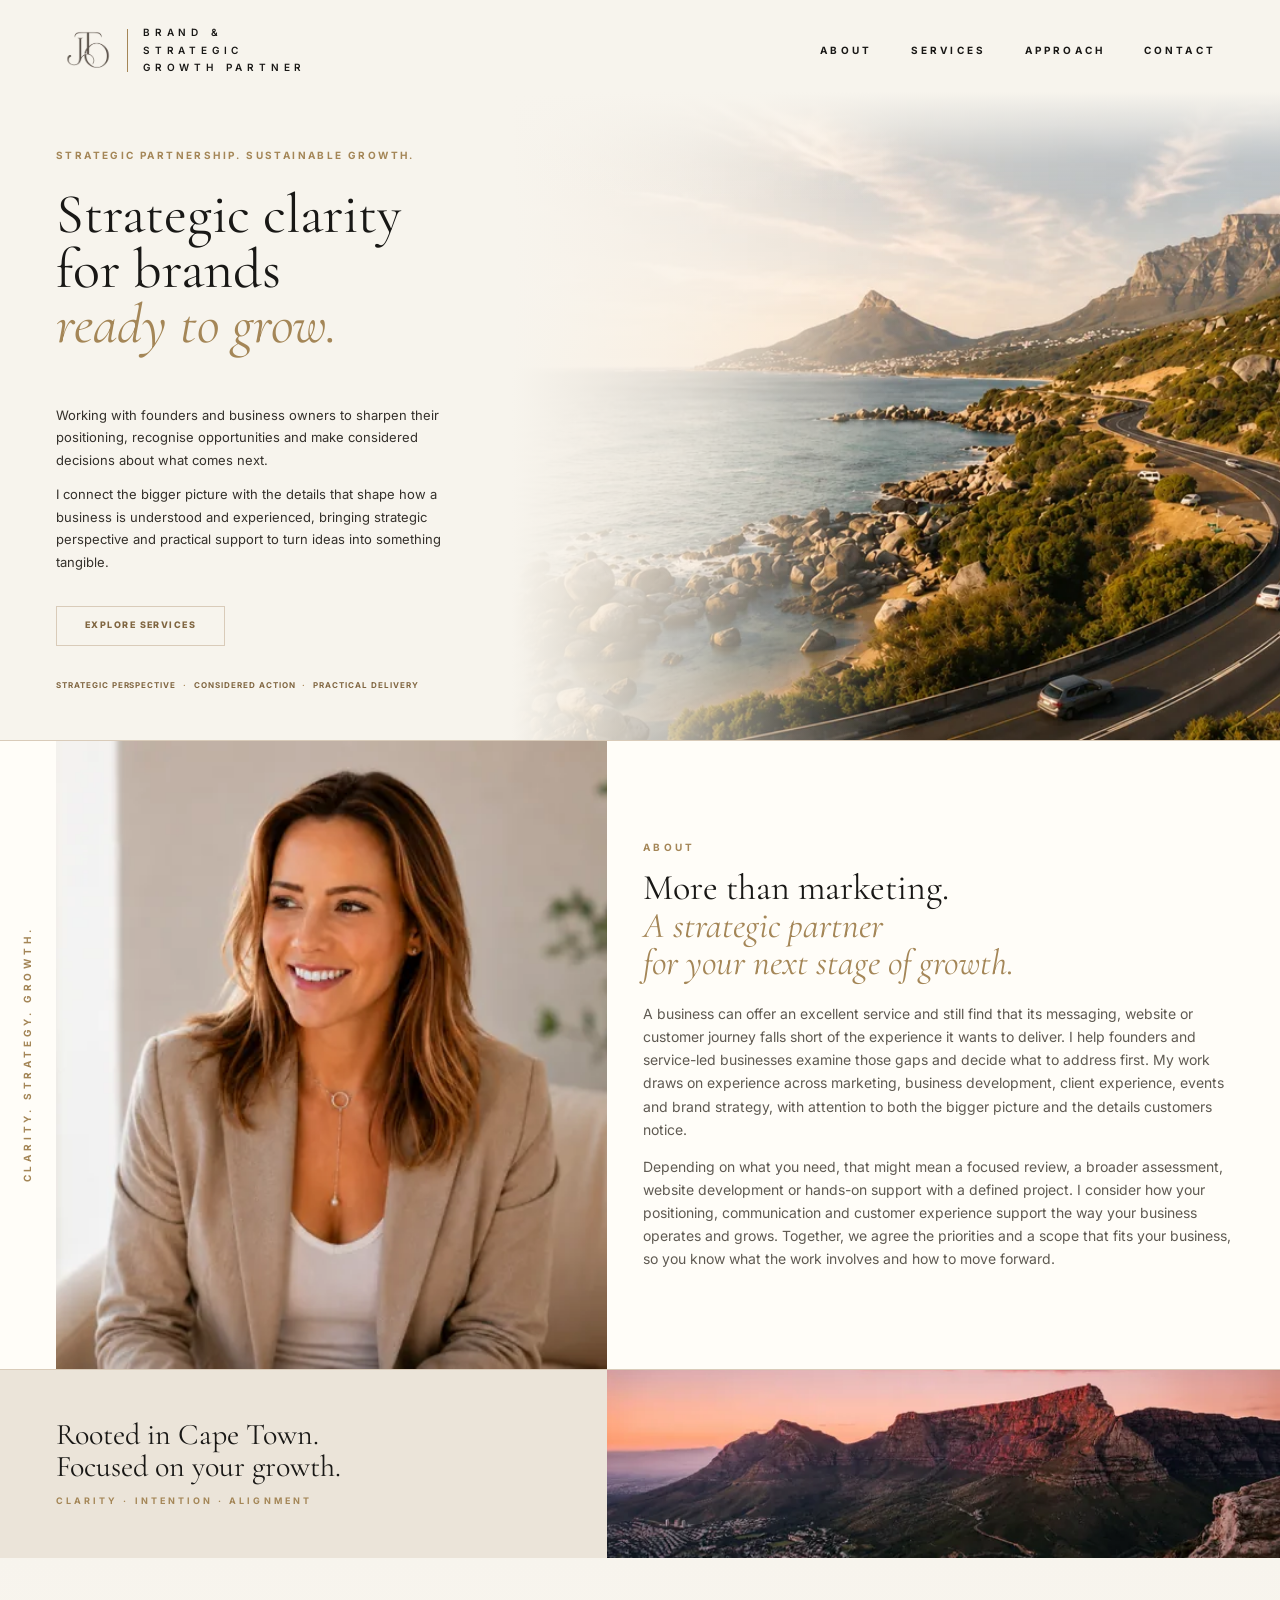
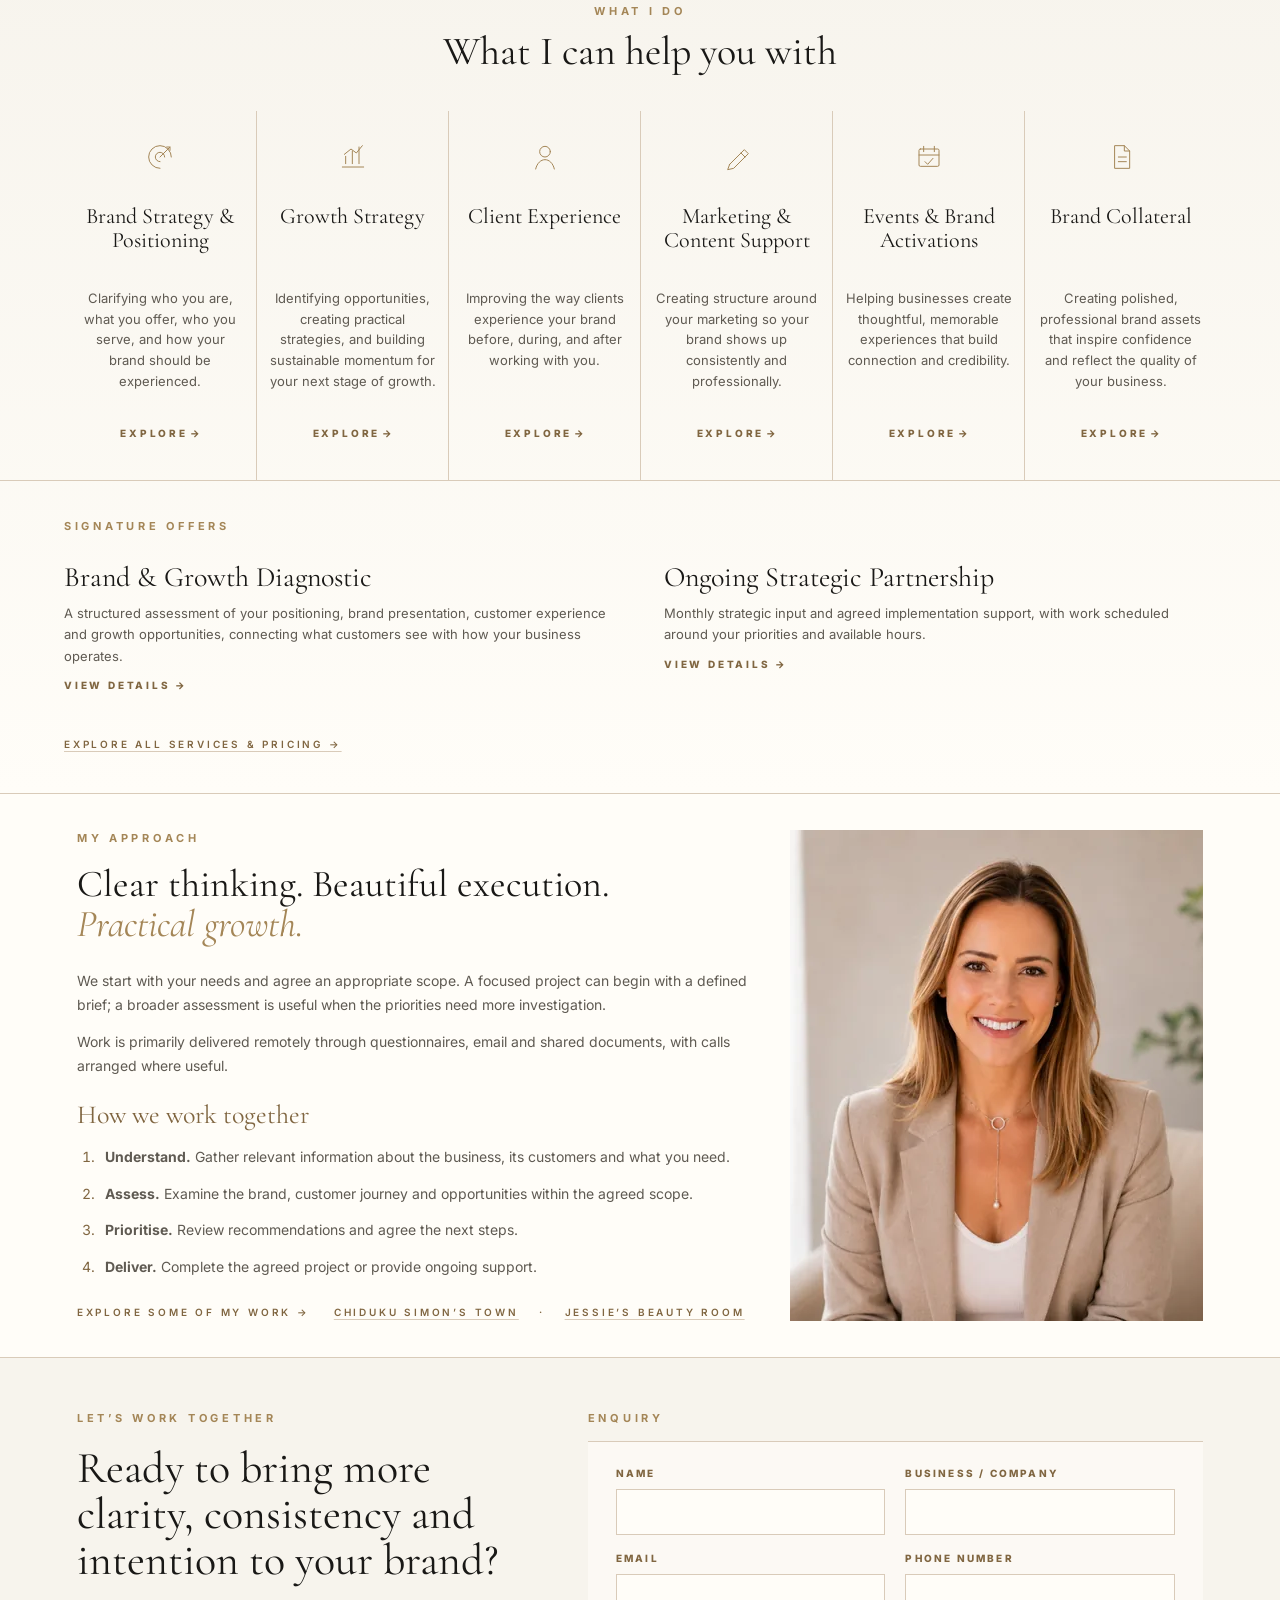
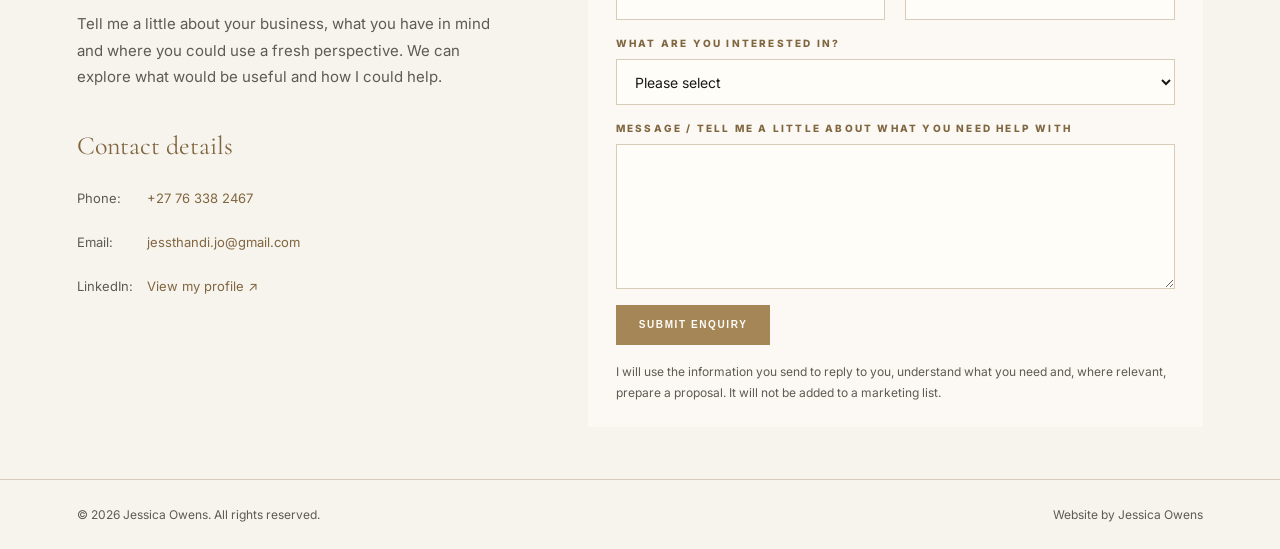
==== index.html @ f60476c0 "Refine Approach layout with portrait and visible process" ====
<!doctype html>
<html lang="en">
  <head>
    <meta charset="utf-8" />
    <meta name="viewport" content="width=device-width, initial-scale=1" />
    <title>Jessica Owens | Brand &amp; Strategic Growth Partner</title>
    <meta
      name="description"
      content="Cape Town-based Brand &amp; Strategic Growth Partner helping businesses strengthen their positioning, client experience and practical approach to growth."
    />
    <link rel="canonical" href="https://jessicaowens.co.za/" />
    <meta property="og:title" content="Jessica Owens | Brand &amp; Strategic Growth Partner" />
    <meta property="og:description" content="Cape Town-based Brand &amp; Strategic Growth Partner helping businesses strengthen their positioning, client experience and practical approach to growth." />
    <meta property="og:url" content="https://jessicaowens.co.za/" />
    <meta property="og:type" content="website" />
    <meta property="og:site_name" content="Jessica Owens" />
    <meta property="og:image" content="https://jessicaowens.co.za/assets/Hero_JTO_Website.png" />
    <meta property="og:image:alt" content="Cape Town coastline and mountain view in warm evening light" />
    <meta name="twitter:card" content="summary_large_image" />
    <meta name="twitter:title" content="Jessica Owens | Brand &amp; Strategic Growth Partner" />
    <meta name="twitter:description" content="Cape Town-based Brand &amp; Strategic Growth Partner helping businesses strengthen their positioning, client experience and practical approach to growth." />
    <meta name="twitter:image" content="https://jessicaowens.co.za/assets/Hero_JTO_Website.png" />
    <meta name="twitter:image:alt" content="Cape Town coastline and mountain view in warm evening light" />
    <script type="application/ld+json">
      {
        "@context": "https://schema.org",
        "@type": "Person",
        "@id": "https://jessicaowens.co.za/#jessica-owens",
        "name": "Jessica Owens",
        "url": "https://jessicaowens.co.za/",
        "jobTitle": "Brand & Strategic Growth Partner",
        "homeLocation": {
          "@type": "Place",
          "name": "Cape Town, South Africa"
        },
        "sameAs": ["https://www.linkedin.com/in/jessica-owens-jto/"]
      }
    </script>
    <link rel="icon" href="/favicon.ico" sizes="any" />
    <link rel="icon" href="/favicon.svg" type="image/svg+xml" />
    <link rel="icon" type="image/png" sizes="32x32" href="/favicon-32x32.png" />
    <link rel="icon" type="image/png" sizes="16x16" href="/favicon-16x16.png" />
    <link rel="apple-touch-icon" sizes="180x180" href="/apple-touch-icon.png" />
    <link rel="manifest" href="/site.webmanifest" />
    <link rel="preconnect" href="https://fonts.googleapis.com" />
    <link rel="preconnect" href="https://fonts.gstatic.com" crossorigin />
    <link
      href="https://fonts.googleapis.com/css2?family=Cormorant+Garamond:ital,wght@0,400;0,500;1,400;1,500&family=Inter:wght@400;500;600;700&display=swap"
      rel="stylesheet"
    />
    <link
      rel="preload"
      as="image"
      href="assets/Hero_JTO_Website-760.webp"
      imagesrcset="assets/Hero_JTO_Website-760.webp 760w, assets/Hero_JTO_Website-1100.webp 1100w, assets/Hero_JTO_Website-1600.webp 1600w"
      imagesizes="(max-width: 1024px) 100vw, 60vw"
      type="image/webp"
      fetchpriority="high"
    />
    <link rel="stylesheet" href="styles.css" />
  </head>
  <body>
    <header class="site-header" data-header>
      <a class="brand" href="#top" aria-label="Jessica Owens, Brand &amp; Strategic Growth Partner home">
        <span class="brand-mark">
          <img src="assets/jto-monogram-112.webp" alt="JTO" width="112" height="99" loading="eager" decoding="async" />
        </span>
        <span class="brand-divider"></span>
        <span class="brand-text">Brand &amp;<br />Strategic<br />Growth Partner</span>
      </a>

      <button class="nav-toggle" type="button" aria-label="Open navigation" aria-expanded="false" data-nav-toggle>
        <span></span>
        <span></span>
      </button>

      <nav class="site-nav" data-nav>
        <a href="#about">About</a>
        <a href="#services">Services</a>
        <a href="#approach">Approach</a>
        <a href="#contact">Contact</a>
      </nav>
    </header>

    <main id="top">
      <section class="hero" aria-labelledby="hero-title">
        <div class="hero-copy">
          <p class="eyebrow">STRATEGIC PARTNERSHIP. SUSTAINABLE GROWTH.</p>
          <h1 id="hero-title">
            Strategic clarity<br />
            for brands<br />
            <em>ready to grow.</em>
          </h1>
          <div class="intro">
            <p>Working with founders and business owners to sharpen their positioning, recognise opportunities and make considered decisions about what comes next.</p>
            <p>I connect the bigger picture with the details that shape how a business is understood and experienced, bringing strategic perspective and practical support to turn ideas into something tangible.</p>
          </div>
          <div class="button-row">
            <a class="button button-ghost" href="#services">Explore Services</a>
          </div>
          <p class="location-line"><span>STRATEGIC PERSPECTIVE</span><span>CONSIDERED ACTION</span><span>PRACTICAL DELIVERY</span></p>
        </div>
        <div class="hero-media" aria-label="Cape Town coastline and mountain view">
          <picture class="hero-picture">
            <source
              type="image/webp"
              srcset="assets/Hero_JTO_Website-760.webp 760w, assets/Hero_JTO_Website-1100.webp 1100w, assets/Hero_JTO_Website-1600.webp 1600w"
              sizes="(max-width: 1024px) 100vw, 60vw"
            />
            <img
              src="assets/Hero_JTO_Website.png"
              alt=""
              width="1720"
              height="914"
              loading="eager"
              fetchpriority="high"
              decoding="async"
            />
          </picture>
        </div>
      </section>

      <section class="about-section" id="about" aria-labelledby="about-title">
        <div class="side-label">Clarity. Strategy. Growth.</div>
        <figure class="portrait">
          <img
            src="assets/About_JTO_Website.png"
            srcset="assets/About_JTO_Website-600.webp 600w, assets/About_JTO_Website-900.webp 900w, assets/About_JTO_Website.png 1395w"
            sizes="(max-width: 860px) 100vw, (max-width: 1024px) 50vw, 42vw"
            alt="Jessica seated in a neutral blazer"
            width="1395"
            height="1127"
            loading="lazy"
            decoding="async"
          />
        </figure>
        <div class="about-copy">
          <p class="eyebrow">About</p>
          <h2 id="about-title">
            More than marketing.<br />
            <em>A strategic partner<br />for your next stage of growth.</em>
          </h2>
          <p>
            A business can offer an excellent service and still find that its messaging, website or
            customer journey falls short of the experience it wants to deliver. I help founders and
            service-led businesses examine those gaps and decide what to address first. My work
            draws on experience across marketing, business development, client experience, events and
            brand strategy, with attention to both the bigger picture and the details customers notice.
          </p>
          <p>
            Depending on what you need, that might mean a focused review, a broader assessment,
            website development or hands-on support with a defined project. I consider how your
            positioning, communication and customer experience support the way your business operates
            and grows. Together, we agree the priorities and a scope that fits your business, so you
            know what the work involves and how to move forward.
          </p>
        </div>
      </section>

      <section class="cape-band" aria-label="Cape Town perspective">
        <div>
          <h2>Rooted in Cape Town.<br />Focused on your growth.</h2>
          <p class="eyebrow">CLARITY &middot; INTENTION &middot; ALIGNMENT</p>
        </div>
        <img
          src="assets/PageBreak_CapeTown.png"
          srcset="assets/PageBreak_CapeTown-640.webp 640w, assets/PageBreak_CapeTown-1100.webp 1100w, assets/PageBreak_CapeTown-1600.webp 1600w"
          sizes="(max-width: 620px) 100vw, 50vw"
          alt="Cape Town mountain range at sunset"
          width="1983"
          height="793"
          loading="lazy"
          decoding="async"
        />
      </section>

      <section class="services-section" id="services" aria-labelledby="services-title">
        <p class="eyebrow centered">What I Do</p>
        <h2 id="services-title">What I can help you with</h2>
        <div class="service-grid">
          <article class="service-card">
            <button class="card-trigger" type="button" data-panel-trigger="brand-strategy" aria-expanded="false" aria-controls="panel-brand-strategy">
              <svg viewBox="0 0 48 48" aria-hidden="true">
                <path d="M24 41a17 17 0 1 1 17-17" />
                <path d="M24 31a7 7 0 1 1 7-7" />
                <path d="M24 24 39 9" />
                <path d="m34 9 5 0 0 5" />
              </svg>
              <h3>Brand Strategy &amp; Positioning</h3>
              <p>Clarifying who you are, what you offer, who you serve, and how your brand should be experienced.</p>
              <span class="text-link">Explore</span>
            </button>
          </article>
          <article class="service-card">
            <button class="card-trigger" type="button" data-panel-trigger="growth-strategy" aria-expanded="false" aria-controls="panel-growth-strategy">
              <svg viewBox="0 0 48 48" aria-hidden="true">
                <path d="M8 39h32" />
                <path d="M13 34V23" />
                <path d="M23 34V15" />
                <path d="M33 34V9" />
                <path d="M11 20 21 12l8 6 9-11" />
              </svg>
              <h3>Growth Strategy</h3>
              <p>Identifying opportunities, creating practical strategies, and building sustainable momentum for your next stage of growth.</p>
              <span class="text-link">Explore</span>
            </button>
          </article>
          <article class="service-card">
            <button class="card-trigger" type="button" data-panel-trigger="client-experience" aria-expanded="false" aria-controls="panel-client-experience">
              <svg viewBox="0 0 48 48" aria-hidden="true">
                <circle cx="24" cy="16" r="8" />
                <path d="M10 42c2-9 8-14 14-14s12 5 14 14" />
              </svg>
              <h3>Client Experience</h3>
              <p>Improving the way clients experience your brand before, during, and after working with you.</p>
              <span class="text-link">Explore</span>
            </button>
          </article>
          <article class="service-card">
            <button class="card-trigger" type="button" data-panel-trigger="marketing-content" aria-expanded="false" aria-controls="panel-marketing-content">
              <svg viewBox="0 0 48 48" aria-hidden="true">
                <path d="M13 35 35 13l6 6-22 22-9 2 3-8Z" />
                <path d="m30 18 6 6" />
              </svg>
              <h3>Marketing &amp; Content Support</h3>
              <p>Creating structure around your marketing so your brand shows up consistently and professionally.</p>
              <span class="text-link">Explore</span>
            </button>
          </article>
          <article class="service-card">
            <button class="card-trigger" type="button" data-panel-trigger="events-activations" aria-expanded="false" aria-controls="panel-events-activations">
              <svg viewBox="0 0 48 48" aria-hidden="true">
                <rect x="9" y="12" width="30" height="26" rx="2" />
                <path d="M16 8v8" />
                <path d="M32 8v8" />
                <path d="M9 21h30" />
                <path d="m18 31 4 4 8-9" />
              </svg>
              <h3>Events &amp; Brand Activations</h3>
              <p>Helping businesses create thoughtful, memorable experiences that build connection and credibility.</p>
              <span class="text-link">Explore</span>
            </button>
          </article>
          <article class="service-card">
            <button class="card-trigger" type="button" data-panel-trigger="brand-collateral" aria-expanded="false" aria-controls="panel-brand-collateral">
              <svg viewBox="0 0 48 48" aria-hidden="true">
                <path d="M15 7h14l8 8v26H15Z" />
                <path d="M29 7v8h8" />
                <path d="M20 24h12" />
                <path d="M20 31h12" />
              </svg>
              <h3>Brand Collateral</h3>
              <p>Creating polished, professional brand assets that inspire confidence and reflect the quality of your business.</p>
              <span class="text-link">Explore</span>
            </button>
          </article>
        </div>
        <div class="panel-region service-panels" data-panel-region="services">
          <article class="detail-panel" id="panel-brand-strategy" data-panel="brand-strategy" hidden>
            <button class="panel-close" type="button" data-panel-close aria-label="Close expanded service">Close</button>
            <div class="panel-copy">
              <p class="service-hook">Brand Strategy &amp; Positioning</p>
              <p>Define who your business serves, what it offers and how to communicate its value. This work gives your messaging and customer touchpoints a shared direction, whether you are launching or repositioning.</p>
            </div>
            <div class="panel-list">
              <p>Relevant deliverables may include:</p>
              <ul>
                <li>Brand positioning</li>
                <li>Value proposition</li>
                <li>Brand messaging</li>
                <li>Brand personality</li>
                <li>Tone of voice</li>
                <li>Strategic recommendations</li>
              </ul>
            </div>
          </article>
          <article class="detail-panel" id="panel-growth-strategy" data-panel="growth-strategy" hidden>
            <button class="panel-close" type="button" data-panel-close aria-label="Close expanded service">Close</button>
            <div class="panel-copy">
              <p class="service-hook">Growth Strategy</p>
              <p>Assess where your next opportunities lie and what it would take to pursue them. We consider your offers, market and capacity, then identify practical priorities for business development and implementation.</p>
            </div>
            <div class="panel-list">
              <p>Relevant deliverables may include:</p>
              <ul>
                <li>Business growth strategy</li>
                <li>Opportunity identification</li>
                <li>Service development</li>
                <li>Strategic partnerships</li>
                <li>Business development</li>
                <li>Implementation planning</li>
              </ul>
            </div>
          </article>
          <article class="detail-panel" id="panel-client-experience" data-panel="client-experience" hidden>
            <button class="panel-close" type="button" data-panel-close aria-label="Close expanded service">Close</button>
            <div class="panel-copy">
              <p class="service-hook">Client Experience</p>
              <p>Review the journey from first enquiry to follow-up, identifying friction in communication, onboarding and service delivery. Recommendations focus on making the experience easier for customers and more manageable for your business.</p>
            </div>
            <div class="panel-list">
              <p>Relevant deliverables may include:</p>
              <ul>
                <li>Client journey mapping</li>
                <li>Customer touchpoint reviews</li>
                <li>Client onboarding</li>
                <li>Communication strategy</li>
                <li>Service experience improvements</li>
                <li>Retention, feedback and review recommendations</li>
              </ul>
            </div>
          </article>
          <article class="detail-panel" id="panel-marketing-content" data-panel="marketing-content" hidden>
            <button class="panel-close" type="button" data-panel-close aria-label="Close expanded service">Close</button>
            <div class="panel-copy">
              <p class="service-hook">Marketing &amp; Content Support</p>
              <p>Plan what to communicate, where to publish and how to maintain a workable schedule. Support can cover a defined campaign, website copy or ongoing content priorities, with deliverables agreed before work begins.</p>
            </div>
            <div class="panel-list">
              <p>Relevant deliverables may include:</p>
              <ul>
                <li>Marketing strategy</li>
                <li>Content planning</li>
                <li>LinkedIn support</li>
                <li>Website copy</li>
                <li>Email marketing and newsletter planning</li>
                <li>Social media guidance</li>
                <li>Campaign planning</li>
              </ul>
            </div>
          </article>
          <article class="detail-panel" id="panel-events-activations" data-panel="events-activations" hidden>
            <button class="panel-close" type="button" data-panel-close aria-label="Close expanded service">Close</button>
            <div class="panel-copy">
              <p class="service-hook">Events &amp; Brand Activations</p>
              <p>Shape an event or activation around its audience, purpose and the experience you want to deliver. Support covers planning and brand presentation for client gatherings, networking and corporate occasions.</p>
            </div>
            <div class="panel-list">
              <p>Relevant deliverables may include:</p>
              <ul>
                <li>Client events</li>
                <li>Brand activations</li>
                <li>Networking events</li>
                <li>Corporate hospitality</li>
                <li>Conference planning</li>
                <li>Awards, recognition and sponsorship planning</li>
                <li>Event branding and collateral</li>
              </ul>
            </div>
          </article>
          <article class="detail-panel" id="panel-brand-collateral" data-panel="brand-collateral" hidden>
            <button class="panel-close" type="button" data-panel-close aria-label="Close expanded service">Close</button>
            <div class="panel-copy">
              <p class="service-hook">Brand Collateral</p>
              <p>Develop the documents and presentation materials your business uses to introduce itself, explain an offer or support a sale. Each asset follows your existing brand direction and is tailored to its intended audience.</p>
            </div>
            <div class="panel-list">
              <p>Relevant deliverables may include:</p>
              <ul>
                <li>Company profiles</li>
                <li>Proposals</li>
                <li>Pitch decks and presentations</li>
                <li>Brochures</li>
                <li>Brand templates</li>
                <li>Corporate stationery and client-facing documents</li>
              </ul>
            </div>
          </article>
        </div>
        <div class="featured-offers" aria-labelledby="featured-offers-title">
          <p class="eyebrow" id="featured-offers-title">Signature Offers</p>
          <div class="featured-offer-grid">
            <article class="offer-card" id="diagnostic">
              <h3>Brand &amp; Growth Diagnostic</h3>
              <p>A structured assessment of your positioning, brand presentation, customer experience and growth opportunities, connecting what customers see with how your business operates.</p>
              <a class="text-link" href="/services-pricing.html#brand-growth-diagnostic">View Details &rarr;</a>
            </article>
            <article class="offer-card partnership-card">
              <h3>Ongoing Strategic Partnership</h3>
              <p>Monthly strategic input and agreed implementation support, with work scheduled around your priorities and available hours.</p>
              <a class="text-link" href="/services-pricing.html#ongoing-strategic-partnership">View Details &rarr;</a>
            </article>
          </div>
          <p class="approach-pricing-link"><a href="/services-pricing.html">EXPLORE ALL SERVICES &amp; PRICING &rarr;</a></p>
        </div>
      </section>

      <section class="approach-section" id="approach" aria-labelledby="approach-title">
        <div class="approach-copy">
          <p class="eyebrow">My Approach</p>
          <h2 id="approach-title">Clear thinking. Beautiful execution. <em>Practical growth.</em></h2>
          <div class="process-introduction">
            <p>We start with your needs and agree an appropriate scope. A focused project can begin with a defined brief; a broader assessment is useful when the priorities need more investigation.</p>
            <p>Work is primarily delivered remotely through questionnaires, email and shared documents, with calls arranged where useful.</p>
          </div>
          <h3>How we work together</h3>
          <ol class="engagement-steps">
            <li><strong>Understand.</strong> Gather relevant information about the business, its customers and what you need.</li>
            <li><strong>Assess.</strong> Examine the brand, customer journey and opportunities within the agreed scope.</li>
            <li><strong>Prioritise.</strong> Review recommendations and agree the next steps.</li>
            <li><strong>Deliver.</strong> Complete the agreed project or provide ongoing support.</li>
          </ol>
        </div>
        <figure class="approach-portrait">
          <img
            src="assets/Contact_JTO_Website.png"
            srcset="assets/Contact_JTO_Website-600.webp 600w, assets/Contact_JTO_Website-900.webp 900w, assets/Contact_JTO_Website.png 1387w"
            sizes="(max-width: 620px) calc(100vw - 44px), (max-width: 860px) calc(100vw - 12vw), 34vw"
            alt="Jessica Owens smiling, wearing a neutral blazer"
            width="1387"
            height="1134"
            loading="lazy"
            decoding="async"
          />
        </figure>
        <p class="portfolio-line">
          <span>EXPLORE SOME OF MY WORK &rarr;</span>
          <span class="portfolio-projects">
            <a href="https://chiduku-simons-town.netlify.app/" target="_blank" rel="noopener noreferrer" aria-label="Explore Chiduku Simon's Town website (opens in a new tab)">CHIDUKU SIMON&rsquo;S TOWN</a>
            <span class="portfolio-separator" aria-hidden="true">&middot;</span>
            <a href="https://jessies-beauty-room.netlify.app/" target="_blank" rel="noopener noreferrer" aria-label="Explore Jessie's Beauty Room website (opens in a new tab)">JESSIE&rsquo;S BEAUTY ROOM</a>
          </span>
        </p>
      </section>

      <section class="contact-enquiry" id="contact" aria-labelledby="contact-title">
        <div class="contact-invitation">
          <p class="eyebrow">Let&rsquo;s Work Together</p>
          <h2 id="contact-title">Ready to bring more clarity, consistency and intention to your brand?</h2>
          <p class="contact-introduction">Tell me a little about your business, what you have in mind and where you could use a fresh perspective. We can explore what would be useful and how I could help.</p>
          <div class="connection-details">
            <h3>Contact details</h3>
            <dl>
              <dt>Phone:</dt>
              <dd><a href="tel:+27763382467">+27 76 338 2467</a></dd>
              <dt>Email:</dt>
              <dd><a href="mailto:jessthandi.jo@gmail.com">jessthandi.jo@gmail.com</a></dd>
              <dt>LinkedIn:</dt>
              <dd><a href="https://www.linkedin.com/in/jessica-owens-jto/" target="_blank" rel="noopener noreferrer" aria-label="View Jessica Owens's LinkedIn profile (opens in a new tab)">View my profile &#8599;</a></dd>
            </dl>
          </div>
        </div>
        <div class="enquiry-area" id="enquiry" aria-labelledby="enquiry-title">
          <h3 class="eyebrow" id="enquiry-title">Enquiry</h3>
        <form
          class="enquiry-form"
          name="contact"
          method="POST"
          action="/"
          data-netlify="true"
          netlify
          netlify-honeypot="bot-field"
          data-form
        >
          <input type="hidden" name="form-name" value="contact" />
          <p hidden>
            <label>Don't fill this out: <input name="bot-field" /></label>
          </p>
          <div class="form-success" data-form-success role="status" aria-live="polite" tabindex="-1">
            Thank you. Your enquiry has been received and I'll be in touch shortly.
          </div>
          <label>
            <span>Name</span>
            <input type="text" name="name" autocomplete="name" required />
          </label>
          <label>
            <span>Business / Company</span>
            <input type="text" name="company" autocomplete="organization" />
          </label>
          <label>
            <span>Email</span>
            <input type="email" name="email" autocomplete="email" required />
          </label>
          <label>
            <span>Phone number</span>
            <input type="tel" name="phone" autocomplete="tel" />
          </label>
          <label class="form-wide">
            <span>What are you interested in?</span>
            <select name="interest" data-enquiry-select required>
              <option value="">Please select</option>
              <option value="Brand &amp; Customer Experience Review">Brand &amp; Customer Experience Review</option>
              <option value="Digital Presence Review">Digital Presence Review</option>
              <option value="Brand &amp; Growth Diagnostic">Brand &amp; Growth Diagnostic</option>
              <option value="Brand &amp; Growth Implementation">Brand &amp; Growth Implementation</option>
              <option value="Ongoing Strategic Partnership">Ongoing Strategic Partnership</option>
              <option value="One-Page Website">One-Page Website</option>
              <option value="Brochure Website">Brochure Website</option>
              <option value="Custom Website Projects">Custom Website Projects</option>
              <option value="Something else / Help me choose">Something else / Help me choose</option>
            </select>
          </label>
          <label class="form-wide">
            <span>Message / Tell me a little about what you need help with</span>
            <textarea name="message" rows="6" required></textarea>
          </label>
          <button class="button form-submit" type="submit">Submit Enquiry</button>
          <p class="form-note">
            I will use the information you send to reply to you, understand what you need and, where relevant, prepare a proposal. It will not be added to a marketing list.
          </p>
        </form>
        </div>
      </section>
    </main>

    <footer class="site-footer">
      <p class="footer-copyright">&copy; 2026 Jessica Owens. All rights reserved.</p>
      <p class="footer-credit">Website by <a href="https://jessicaowens.co.za/">Jessica Owens</a></p>
    </footer>

    <script src="script.js" defer></script>
  </body>
</html>
---- styles.css ----
:root {
  --ink: #191816;
  --muted: #5f5a52;
  --paper: #f7f4ed;
  --soft: #ebe4d9;
  --line: #d9cbb9;
  --accent: #a48657;
  --accent-dark: #806641;
  --white: #fffdf8;
  --shadow: 0 20px 54px rgba(38, 31, 22, 0.1);
  --about-label-rail: 56px;
  --about-grid: var(--about-label-rail) minmax(0, 0.9fr) minmax(0, 1.1fr);
}

* {
  box-sizing: border-box;
}

html {
  scroll-behavior: smooth;
}

body {
  margin: 0;
  background: var(--paper);
  color: var(--ink);
  font-family: Inter, Arial, sans-serif;
  font-size: 15px;
  line-height: 1.75;
}

img {
  display: block;
  max-width: 100%;
}

a {
  color: inherit;
  text-decoration: none;
}

summary {
  list-style: none;
  cursor: pointer;
}

summary::-webkit-details-marker {
  display: none;
}

.site-header {
  position: fixed;
  inset: 0 0 auto;
  z-index: 20;
  display: flex;
  align-items: center;
  justify-content: space-between;
  gap: 32px;
  padding: 24px clamp(20px, 5vw, 76px);
  transition: background 180ms ease, box-shadow 180ms ease, padding 180ms ease;
}

.site-header.is-scrolled {
  background: rgba(247, 244, 237, 0.92);
  box-shadow: 0 16px 44px rgba(38, 31, 22, 0.08);
  padding-block: 15px;
  backdrop-filter: blur(14px);
}

.brand {
  display: grid;
  grid-template-columns: auto 1px auto;
  align-items: center;
  gap: 15px;
  letter-spacing: 0.32em;
  text-transform: uppercase;
}

.brand-mark {
  display: block;
  width: 48px;
  height: 48px;
  background: transparent;
}

.brand-mark img {
  width: 100%;
  height: 100%;
  object-fit: contain;
  filter: brightness(0.52) saturate(0.82) contrast(1.16);
  transform: none;
}

.brand-divider {
  width: 1px;
  height: 43px;
  background: var(--accent);
}

.brand-text {
  font-size: 10px;
  font-weight: 600;
  line-height: 1.75;
}

.site-nav {
  display: flex;
  align-items: center;
  gap: clamp(18px, 3vw, 42px);
  font-size: 10px;
  font-weight: 700;
  letter-spacing: 0.32em;
  text-transform: uppercase;
}

.site-nav a {
  transition: color 160ms ease;
}

.site-nav a:hover {
  color: var(--accent-dark);
}

.button {
  display: inline-flex;
  min-height: 43px;
  align-items: center;
  justify-content: center;
  padding: 0 24px;
  border: 1px solid var(--accent);
  background: var(--accent);
  color: var(--white);
  font-size: 11px;
  font-weight: 800;
  letter-spacing: 0.22em;
  line-height: 1.2;
  text-transform: uppercase;
  transition: transform 160ms ease, background 160ms ease, border-color 160ms ease;
}

.button:hover {
  background: var(--accent-dark);
  border-color: var(--accent-dark);
  transform: translateY(-1px);
}

.button-ghost {
  background: transparent;
  color: var(--accent-dark);
}

.button-small {
  min-height: 38px;
  padding-inline: 22px;
}

.nav-toggle {
  display: none;
  width: 42px;
  height: 42px;
  border: 1px solid var(--line);
  background: rgba(255, 253, 248, 0.7);
  cursor: pointer;
}

.nav-toggle span {
  display: block;
  width: 19px;
  height: 1px;
  margin: 6px auto;
  background: var(--ink);
}

.hero {
  min-height: 690px;
  display: grid;
  grid-template-columns: minmax(360px, 0.88fr) minmax(460px, 1.32fr);
  align-items: stretch;
  padding-top: 92px;
  background: linear-gradient(90deg, var(--paper) 0%, var(--paper) 42%, rgba(247, 244, 237, 0) 58%);
  overflow: hidden;
}

.hero-copy {
  z-index: 2;
  display: flex;
  flex-direction: column;
  justify-content: center;
  padding: 44px clamp(26px, 6vw, 80px) 38px;
}

.hero-media {
  position: relative;
  min-height: 598px;
  overflow: hidden;
  background: var(--paper);
}

.hero-media::before {
  content: "";
  position: absolute;
  inset: 0;
  z-index: 1;
  background: linear-gradient(90deg, var(--paper) 0%, rgba(247, 244, 237, 0.64) 23%, rgba(247, 244, 237, 0) 52%);
  pointer-events: none;
}

.hero-media::after {
  content: "";
  position: absolute;
  inset: 0 0 auto;
  height: 110px;
  z-index: 1;
  background: linear-gradient(180deg, var(--paper) 0%, rgba(247, 244, 237, 0.7) 30%, rgba(247, 244, 237, 0.22) 65%, rgba(247, 244, 237, 0) 100%);
  pointer-events: none;
}

.hero-picture,
.hero-picture img {
  position: absolute;
  inset: 0;
  width: 100%;
  height: 100%;
}

.hero-picture img {
  object-fit: cover;
  object-position: center;
}

.eyebrow {
  margin: 0 0 18px;
  color: var(--accent);
  font-size: 11px;
  font-weight: 700;
  letter-spacing: 0.34em;
  line-height: 1.5;
  text-transform: uppercase;
}

.centered {
  text-align: center;
}

h1,
h2,
h3 {
  margin: 0;
  font-family: "Cormorant Garamond", Georgia, serif;
  font-weight: 400;
  line-height: 0.95;
}

h1 {
  max-width: 560px;
  font-size: clamp(58px, 7vw, 92px);
}

h2 {
  font-size: clamp(38px, 4.6vw, 58px);
}

h3 {
  font-size: 28px;
}

em {
  color: var(--accent);
  font-style: italic;
}

.intro {
  max-width: 510px;
  margin: 30px 0;
  color: #34302b;
}

.button-row {
  display: flex;
  flex-wrap: wrap;
  gap: 20px;
}

.location-line {
  max-width: 600px;
  margin: 52px 0 0;
  color: #514b43;
  font-size: 10px;
  font-weight: 700;
  letter-spacing: 0.3em;
  line-height: 1.8;
  text-transform: uppercase;
}

.location-line span::before {
  content: "|";
  margin-inline: 15px;
  color: var(--accent);
}

.about-section {
  position: relative;
  display: grid;
  grid-template-columns: 84px minmax(300px, 450px) minmax(360px, 1fr);
  border-top: 1px solid var(--line);
  border-bottom: 1px solid var(--line);
  background: var(--white);
}

.side-label {
  display: grid;
  place-items: center;
  color: var(--accent);
  font-size: 10px;
  font-weight: 700;
  letter-spacing: 0.38em;
  text-transform: uppercase;
  writing-mode: vertical-rl;
  transform: rotate(180deg);
}

.portrait {
  margin: 0;
  background: var(--soft);
}

.portrait img {
  width: 100%;
  height: 100%;
  min-height: 620px;
  object-fit: cover;
  object-position: 52% center;
}

.about-copy {
  align-self: center;
  max-width: 820px;
  padding: clamp(46px, 6vw, 82px);
}

.about-copy h2 {
  margin-bottom: 30px;
}

.about-copy p:not(.eyebrow) {
  max-width: 720px;
  margin: 0;
  color: var(--muted);
}

.services-section {
  --services-inset: clamp(22px, 5vw, 76px);
  padding: 58px var(--services-inset) 0;
  scroll-margin-top: var(--about-header-height, 82.5px);
  background: linear-gradient(180deg, var(--paper), var(--white));
  text-align: center;
}

.services-section h2 {
  margin-bottom: 34px;
}

.portfolio-line {
  display: flex;
  flex-wrap: wrap;
  align-items: center;
  justify-content: flex-start;
  gap: 12px 24px;
  margin: 18px 0 0;
  padding: 0;
  color: var(--accent-dark);
  font-size: 10px;
  font-weight: 600;
  letter-spacing: 0.28em;
  line-height: 1.8;
  text-align: left;
}

.approach-section > .portfolio-line { color: var(--accent-dark); }

.portfolio-projects {
  display: inline-flex;
  align-items: center;
  justify-content: center;
  gap: 20px;
}

.portfolio-line a {
  text-decoration: underline;
  text-decoration-color: var(--line);
  text-underline-offset: 3px;
  transition: text-decoration-color 160ms ease;
}

.portfolio-line a:hover {
  text-decoration-color: currentColor;
}

.portfolio-line a:focus-visible {
  outline: 1px solid var(--accent);
  outline-offset: 4px;
}

@media (max-width: 620px) {
  .portfolio-line,
  .portfolio-projects {
    flex-direction: column;
    align-items: flex-start;
    gap: 12px;
  }

  .portfolio-separator {
    display: none;
  }
}

.service-grid {
  display: grid;
  grid-template-columns: repeat(6, minmax(0, 1fr));
  align-items: stretch;
}

.service-card {
  min-height: 288px;
  padding: 8px 22px 12px;
  border-left: 1px solid var(--line);
  transition: background 180ms ease, box-shadow 180ms ease, padding 180ms ease;
}

.service-card:first-child {
  border-left: 0;
}

.service-card[open] {
  grid-column: 1 / -1;
  border-left: 0;
  background: rgba(255, 253, 248, 0.72);
  box-shadow: var(--shadow);
  padding: clamp(30px, 4vw, 52px);
  text-align: left;
}

.service-card[open] summary {
  display: grid;
  grid-template-columns: 80px minmax(220px, 0.38fr) minmax(300px, 1fr) auto;
  align-items: center;
  gap: clamp(18px, 3vw, 38px);
}

.service-card[open] svg {
  margin: 0;
}

.service-card[open] h3,
.service-card[open] summary > p {
  min-height: 0;
  margin: 0;
}

.service-card svg {
  width: 43px;
  height: 43px;
  margin: 0 auto 20px;
  fill: none;
  stroke: var(--accent);
  stroke-linecap: round;
  stroke-linejoin: round;
  stroke-width: 1.5;
}

.service-card h3 {
  min-height: 58px;
  font-size: 22px;
  line-height: 1;
}

.service-card p {
  min-height: 94px;
  color: var(--muted);
  font-size: 12px;
  line-height: 1.7;
}

.text-link,
.offer-card a {
  color: var(--accent-dark);
  font-size: 10px;
  font-weight: 800;
  letter-spacing: 0.28em;
  text-transform: uppercase;
}

.text-link::after,
.offer-card a::after {
  content: " ->";
  letter-spacing: 0;
}

.offer-card a.button {
  min-height: 43px;
  padding: 0 24px;
  color: var(--white);
  font-size: 11px;
  letter-spacing: 0.22em;
}

.offer-card a.button::after {
  content: none;
}

.service-detail {
  border-top: 1px solid rgba(217, 203, 185, 0.72);
  margin-top: 30px;
  padding-top: 30px;
  animation: revealPanel 220ms ease;
  columns: 2 320px;
  column-gap: clamp(30px, 5vw, 72px);
}

.service-detail p {
  break-inside: avoid;
  min-height: 0;
  margin: 0 0 14px;
  color: var(--muted);
  font-size: 14px;
  line-height: 1.8;
}

.service-detail ul {
  display: grid;
  gap: 8px;
  break-inside: avoid;
  margin: 14px 0 18px;
  padding: 0;
  list-style: none;
}

.service-detail li {
  position: relative;
  padding-left: 18px;
  color: var(--muted);
  font-size: 13px;
}

.service-detail li::before {
  position: absolute;
  left: 0;
  content: "";
  width: 6px;
  height: 6px;
  margin-top: 10px;
  border-radius: 999px;
  background: var(--accent);
}

.service-detail .service-hook {
  color: var(--accent-dark);
  font-family: "Cormorant Garamond", Georgia, serif;
  font-size: clamp(34px, 4vw, 48px);
  line-height: 1;
}

.service-detail .closing-thought {
  color: var(--ink);
  font-family: "Cormorant Garamond", Georgia, serif;
  font-size: 24px;
  line-height: 1.2;
}

@keyframes revealPanel {
  from {
    opacity: 0;
    transform: translateY(8px);
  }

  to {
    opacity: 1;
    transform: translateY(0);
  }
}

.cape-band {
  display: grid;
  grid-template-columns: minmax(320px, 58%) minmax(280px, 42%);
  align-items: center;
  background: var(--soft);
}

.cape-band img {
  width: 100%;
  height: 260px;
  object-fit: cover;
  object-position: center;
}

.cape-band div {
  padding: 38px clamp(26px, 6vw, 82px);
}

.cape-band h2 {
  max-width: 560px;
  font-size: clamp(34px, 4vw, 51px);
}

.offer-section {
  display: grid;
  grid-template-columns: repeat(2, minmax(0, 1fr));
  border-top: 1px solid var(--line);
  border-bottom: 1px solid var(--line);
  background: var(--white);
}

.offer-section > * {
  min-height: 0;
  border-left: 1px solid var(--line);
}

.offer-section > *:first-child {
  border-left: 0;
}

.offer-section > .offer-panels {
  min-height: 0;
  border-left: 0;
}

.offer-main,
.offer-card {
  padding: clamp(32px, 4.7vw, 62px);
}

.offer-main h2 {
  margin-bottom: 22px;
  max-width: 800px;
  font-size: 54px;
  line-height: 1.05;
}

.offer-main p:not(.eyebrow),
.offer-card p:not(.eyebrow),
.expanded-panel {
  color: var(--muted);
}

.offer-main .button {
  margin-top: 10px;
}

.offer-card h3 {
  margin-bottom: 18px;
  font-size: 31px;
  line-height: 1.05;
}

.offer-card p {
  font-size: 13px;
}

.expandable-offer[open] {
  background: rgba(247, 244, 237, 0.5);
}

.expanded-panel {
  margin-top: 28px;
  padding-top: 24px;
  border-top: 1px solid var(--line);
  font-size: 13px;
}

.expanded-panel p {
  margin: 0 0 13px;
}

.principle-list,
.diagnostic-list {
  display: grid;
  gap: 10px;
  margin: 18px 0 20px;
  padding: 0;
  list-style: none;
}

.principle-list li,
.diagnostic-list li {
  position: relative;
  padding-left: 18px;
}

.principle-list li::before,
.diagnostic-list li::before {
  position: absolute;
  left: 0;
  content: "";
  width: 6px;
  height: 6px;
  margin-top: 12px;
  border-radius: 999px;
  background: var(--accent);
}

.expanded-panel.compact .button {
  margin-top: 8px;
}

.secondary-line {
  margin-top: 18px;
  color: var(--muted);
  font-size: 12px;
}

.offer-image {
  margin: 0;
}

.offer-image img {
  width: 100%;
  height: 100%;
  min-height: 330px;
  object-fit: cover;
  object-position: 62% center;
}

.partnership-card {
  background: linear-gradient(180deg, var(--white), var(--paper));
}

.partnership-card .button {
  margin-top: 20px;
}

.contact-section {
  position: relative;
  display: grid;
  grid-template-columns: minmax(230px, 25%) 1fr minmax(300px, 28%);
  align-items: stretch;
  overflow: hidden;
  background: var(--paper);
}

.contact-branch,
.contact-lounge {
  width: 100%;
  height: 100%;
  min-height: 430px;
  object-fit: cover;
}

.contact-branch {
  object-position: 58% center;
}

.contact-lounge {
  object-position: 50% center;
}

.contact-copy {
  display: flex;
  flex-direction: column;
  align-items: center;
  justify-content: center;
  padding: 48px 32px;
  text-align: center;
}

.contact-copy h2 {
  max-width: 780px;
  font-size: clamp(33px, 4vw, 49px);
}

.contact-copy p:not(.eyebrow) {
  max-width: 710px;
  margin: 18px auto 22px;
  color: var(--muted);
  font-size: 13px;
}

.contact-details {
  display: grid;
  gap: 4px;
  margin-bottom: 24px;
  color: var(--accent-dark);
  font-size: 12px;
  font-weight: 700;
  letter-spacing: 0.16em;
}

.contact-details span {
  margin-bottom: 6px;
  color: var(--ink);
  font-family: "Cormorant Garamond", Georgia, serif;
  font-size: 24px;
  font-weight: 400;
  letter-spacing: 0;
}

.linkedin-link {
  display: inline-flex;
  width: 38px;
  height: 38px;
  align-items: center;
  justify-content: center;
  margin-top: 18px;
  border: 1px solid var(--line);
  color: var(--accent-dark);
  transition: background 160ms ease, transform 160ms ease;
}

.linkedin-link:hover {
  background: var(--white);
  transform: translateY(-1px);
}

.linkedin-link svg {
  width: 19px;
  height: 19px;
  fill: currentColor;
}

.enquiry-section {
  display: grid;
  grid-template-columns: minmax(280px, 0.8fr) minmax(420px, 1.2fr);
  gap: clamp(30px, 6vw, 84px);
  padding: clamp(48px, 7vw, 92px) clamp(22px, 6vw, 90px);
  border-top: 1px solid var(--line);
  background: linear-gradient(180deg, var(--white), var(--paper));
}

.enquiry-intro {
  max-width: 440px;
}

.enquiry-intro h2 {
  margin-bottom: 20px;
}

.enquiry-intro p:not(.eyebrow) {
  color: var(--muted);
}

.enquiry-form {
  display: grid;
  grid-template-columns: repeat(2, minmax(0, 1fr));
  gap: 20px;
  padding: clamp(24px, 4vw, 42px);
  border: 1px solid var(--line);
  background: rgba(255, 253, 248, 0.68);
  box-shadow: var(--shadow);
}

.enquiry-form label {
  display: grid;
  gap: 8px;
}

.enquiry-form span {
  color: var(--accent-dark);
  font-size: 10px;
  font-weight: 800;
  letter-spacing: 0.22em;
  line-height: 1.5;
  text-transform: uppercase;
}

.enquiry-form input,
.enquiry-form select,
.enquiry-form textarea {
  width: 100%;
  border: 1px solid var(--line);
  background: var(--white);
  color: var(--ink);
  font: inherit;
  line-height: 1.4;
  padding: 13px 14px;
}

.enquiry-form textarea {
  resize: vertical;
}

.enquiry-form input:focus,
.enquiry-form select:focus,
.enquiry-form textarea:focus {
  outline: 1px solid var(--accent);
  outline-offset: 2px;
}

.form-wide,
.form-success,
.form-submit,
.form-note {
  grid-column: 1 / -1;
}

.form-success {
  display: none;
  padding: 14px 16px;
  border: 1px solid var(--line);
  background: var(--soft);
  color: var(--accent-dark);
  font-weight: 700;
}

.form-success.is-visible {
  display: block;
}

.hidden-field {
  position: absolute;
  left: -10000px;
  width: 1px;
  height: 1px;
  overflow: hidden;
}

.form-submit {
  width: fit-content;
  cursor: pointer;
}

.form-submit:disabled {
  cursor: wait;
  opacity: 0.72;
}

.form-note {
  margin: 0;
  color: var(--muted);
  font-size: 12px;
}

.form-note a {
  color: var(--accent-dark);
  font-weight: 700;
}

.thanks-page {
  min-height: 100vh;
  display: grid;
  place-items: center;
  padding: clamp(28px, 6vw, 80px);
  background: var(--paper);
}

.thanks-panel {
  width: min(680px, 100%);
  padding: clamp(34px, 6vw, 68px);
  border: 1px solid var(--line);
  background: rgba(255, 253, 248, 0.72);
  text-align: center;
  box-shadow: var(--shadow);
}

.thanks-panel h1 {
  margin-bottom: 20px;
}

.thanks-panel p:not(.eyebrow) {
  margin: 0 auto 28px;
  color: var(--muted);
}

.about-copy p:not(.eyebrow) + p:not(.eyebrow) {
  margin-top: 22px;
}

.card-trigger,
.offer-trigger {
  width: 100%;
  touch-action: manipulation;
  border: 0;
  background: transparent;
  color: inherit;
  font: inherit;
  text-align: inherit;
  cursor: pointer;
}

.card-trigger {
  min-height: 268px;
  padding: 0;
}

.offer-trigger {
  display: block;
  padding: 0;
}

.card-trigger:focus-visible,
.offer-trigger:focus-visible,
.panel-close:focus-visible {
  outline: 1px solid var(--accent);
  outline-offset: 5px;
}

.service-card.is-active {
  background: rgba(255, 253, 248, 0.72);
  box-shadow: var(--shadow);
}

.panel-region {
  margin-top: 0;
  text-align: left;
}

.service-panels {
  border-top: 0;
}

.offer-panels {
  grid-column: 1 / -1;
  margin-top: 0;
  border-top: 1px solid var(--line);
}

.detail-panel {
  position: relative;
  grid-template-columns: minmax(280px, 0.94fr) minmax(280px, 1.06fr);
  gap: clamp(34px, 6vw, 80px);
  padding: clamp(34px, 5vw, 58px);
  border: 1px solid var(--line);
  border-top: 0;
  background: rgba(255, 253, 248, 0.8);
  box-shadow: var(--shadow);
}

.offer-detail-panel {
  border-width: 0;
  box-shadow: none;
}

.detail-panel.is-visible {
  display: grid;
  animation: panelOpen 260ms ease both;
}

.detail-panel.is-closing {
  display: grid;
  animation: panelClose 200ms ease both;
}

.panel-close {
  position: absolute;
  top: 18px;
  right: 20px;
  border: 0;
  background: transparent;
  color: rgba(128, 102, 65, 0.68);
  cursor: pointer;
  font-size: 9px;
  font-weight: 600;
  letter-spacing: 0.22em;
  text-transform: uppercase;
  touch-action: manipulation;
}

.panel-copy,
.panel-list {
  align-self: start;
}

.panel-copy p,
.panel-list p,
.panel-list li {
  color: var(--muted);
  font-size: 14px;
  line-height: 1.8;
}

.panel-copy p,
.panel-list p {
  margin: 0 0 14px;
}

.panel-list ul {
  display: grid;
  gap: 8px;
  margin: 14px 0 24px;
  padding: 0;
  list-style: none;
}

.panel-list li {
  position: relative;
  padding-left: 18px;
}

.panel-list li::before {
  position: absolute;
  left: 0;
  content: "";
  width: 6px;
  height: 6px;
  margin-top: 10px;
  border-radius: 999px;
  background: var(--accent);
}

.detail-panel .service-hook {
  color: var(--accent-dark);
  font-family: "Cormorant Garamond", Georgia, serif;
  font-size: clamp(34px, 4vw, 48px);
  line-height: 1;
}

.detail-panel .closing-thought {
  max-width: 520px;
  margin-top: 26px;
  color: var(--accent);
  font-family: "Cormorant Garamond", Georgia, serif;
  font-size: 21px;
  font-style: italic;
  font-weight: 400;
  line-height: 1.35;
}

.detail-panel .button {
  margin-top: 12px;
}

@keyframes panelOpen {
  from {
    opacity: 0;
    transform: translateY(10px);
  }

  to {
    opacity: 1;
    transform: translateY(0);
  }
}

@keyframes panelClose {
  from {
    opacity: 1;
    transform: translateY(0);
  }

  to {
    opacity: 0;
    transform: translateY(10px);
  }
}

@media (max-width: 1180px) {
  .site-nav {
    gap: 20px;
    letter-spacing: 0.22em;
  }

  .service-grid {
    grid-template-columns: repeat(3, minmax(0, 1fr));
    gap: 28px 0;
  }

  .service-card:nth-child(4) {
    border-left: 0;
  }

  .offer-section {
    grid-template-columns: repeat(2, minmax(0, 1fr));
  }

  .offer-section > *:nth-child(3) {
    border-left: 0;
  }

  .offer-section > .offer-panels {
    border-left: 0;
  }
}

@media (max-width: 860px) {
  .site-header {
    padding: 16px 20px;
  }

  .nav-toggle {
    display: block;
  }

  .site-nav {
    position: absolute;
    top: calc(100% + 8px);
    right: 20px;
    display: none;
    width: min(320px, calc(100vw - 40px));
    flex-direction: column;
    align-items: stretch;
    gap: 0;
    padding: 16px;
    border: 1px solid var(--line);
    background: rgba(255, 253, 248, 0.97);
    box-shadow: 0 18px 40px rgba(38, 31, 22, 0.12);
  }

  .site-nav.is-open {
    display: flex;
  }

  .site-nav a {
    padding: 13px 8px;
  }

  .site-nav .button {
    margin-top: 8px;
  }

  .hero {
    grid-template-columns: 1fr;
    min-height: 0;
  }

  .hero-copy {
    padding-top: 50px;
  }

  .hero-media {
    min-height: 360px;
    order: -1;
    margin-top: 76px;
  }

  .hero-media::before {
    background: linear-gradient(180deg, rgba(247, 244, 237, 0) 64%, var(--paper) 100%);
  }

  .about-section {
    grid-template-columns: 1fr;
  }

  .side-label {
    display: none;
  }

  .portrait img {
    max-height: 520px;
    min-height: 0;
  }

  .service-grid {
    grid-template-columns: repeat(2, minmax(0, 1fr));
  }

  .service-card,
  .service-card:nth-child(4) {
    border-left: 0;
  }

  .service-card:nth-child(even) {
    border-left: 1px solid var(--line);
  }

  .service-card[open] summary {
    grid-template-columns: 64px 1fr;
  }

  .service-card[open] summary > p,
  .service-card[open] .text-link {
    grid-column: 2;
  }

  .cape-band,
  .contact-section {
    grid-template-columns: 1fr;
  }

  .enquiry-section {
    grid-template-columns: 1fr;
  }

  .detail-panel {
    grid-template-columns: 1fr;
    gap: 24px;
    padding: 34px 28px;
  }

  .service-panels,
  .offer-section > .offer-panels {
    display: none;
    border-top: 0;
  }

  .panel-close {
    top: 14px;
    right: 16px;
  }

  .cape-band img {
    height: 230px;
  }

  .contact-branch {
    min-height: 210px;
  }

  .contact-lounge {
    min-height: 300px;
  }
}

@media (max-width: 620px) {
  body {
    font-size: 14px;
  }

  .brand {
    gap: 11px;
    letter-spacing: 0.22em;
  }

  .brand-mark {
    width: 38px;
    height: 38px;
  }

  .brand-divider {
    height: 35px;
  }

  .brand-text {
    font-size: 8px;
  }

  h1 {
    font-size: clamp(47px, 15vw, 64px);
  }

  .hero-copy {
    padding-inline: 22px;
  }

  .button-row {
    align-items: stretch;
    flex-direction: column;
    max-width: 280px;
  }

  .location-line span::before {
    margin-inline: 8px;
  }

  .about-copy,
  .offer-main,
  .offer-card {
    padding: 34px 22px;
  }

  .service-grid {
    grid-template-columns: 1fr;
  }

  .service-card,
  .service-card:nth-child(even) {
    min-height: auto;
    padding: 28px 16px;
    border-left: 0;
    border-top: 1px solid var(--line);
  }

  .service-card:first-child {
    border-top: 0;
  }

  .service-card h3,
  .service-card p {
    min-height: 0;
  }

  .service-card[open] {
    padding: 28px 20px;
  }

  .service-card[open] summary {
    grid-template-columns: 1fr;
  }

  .service-card[open] summary > p,
  .service-card[open] .text-link {
    grid-column: auto;
  }

  .service-detail {
    columns: auto;
  }

  .service-panels {
    display: none;
    border-top: 0;
  }

  .offer-section {
    grid-template-columns: 1fr;
  }

  .offer-section > * {
    min-height: 0;
    border-left: 0;
    border-top: 1px solid var(--line);
  }

  .offer-section > *:first-child {
    border-top: 0;
  }

  .offer-section > .offer-panels {
    display: none;
    border-top: 0;
  }

  .detail-panel {
    padding: 32px 22px;
  }

  .detail-panel .closing-thought {
    font-size: 19px;
  }

  .offer-image img {
    min-height: 260px;
  }

  .contact-copy {
    padding: 42px 22px;
  }

  .contact-details {
    letter-spacing: 0.08em;
  }

  .enquiry-form {
    grid-template-columns: 1fr;
  }

  .form-submit {
    width: 100%;
  }
}

.offer-main > .approach-pricing-link {
  margin: 18px 0 0;
  text-align: left;
}

.approach-pricing-link a {
  color: var(--accent-dark);
  font-size: 10px;
  font-weight: 600;
  letter-spacing: 0.28em;
  text-decoration: underline;
  text-decoration-color: var(--line);
  text-underline-offset: 3px;
}

.approach-pricing-link a:hover {
  text-decoration-color: currentColor;
}

.approach-pricing-link a:focus-visible,
.pricing-offer > summary:focus-visible,
.pricing-contact a:focus-visible {
  outline: 1px solid var(--accent);
  outline-offset: 4px;
}

.pricing-page .site-header {
  background: var(--paper);
}

.pricing-content {
  max-width: 1260px;
  margin-inline: auto;
  padding: 164px clamp(22px, 6vw, 90px) 64px;
}

.pricing-intro {
  max-width: 850px;
  margin-bottom: 56px;
}

.pricing-intro h1 {
  max-width: none;
  font-size: 64px;
  line-height: 1.05;
}

.pricing-intro p {
  max-width: 720px;
  margin: 24px 0 0;
  color: var(--muted);
}

.pricing-group {
  margin-bottom: 48px;
}

.pricing-group > .eyebrow {
  font-family: Inter, Arial, sans-serif;
}

.pricing-offer {
  border-top: 1px solid var(--line);
}

.pricing-offer:last-of-type {
  border-bottom: 1px solid var(--line);
}

.pricing-offer > summary {
  display: grid;
  grid-template-columns: minmax(0, 1fr) auto 18px;
  align-items: center;
  gap: 24px;
  padding: 24px 0;
}

.pricing-name {
  font-family: "Cormorant Garamond", Georgia, serif;
  font-size: 29px;
  line-height: 1.15;
}

.pricing-price {
  color: var(--accent-dark);
  font-size: 13px;
  font-weight: 600;
  text-align: right;
  white-space: nowrap;
}

.pricing-price small {
  display: block;
  font-size: 11px;
  font-weight: 400;
}

.pricing-icon {
  position: relative;
  width: 14px;
  height: 14px;
  color: var(--accent-dark);
}

.pricing-icon::before,
.pricing-icon::after {
  position: absolute;
  content: "";
  background: currentColor;
}

.pricing-icon::before { top: 6px; left: 0; width: 14px; height: 1px; }
.pricing-icon::after { top: 0; left: 6px; width: 1px; height: 14px; }
.pricing-offer[open] .pricing-icon::after { display: none; }

.pricing-details {
  max-width: 800px;
  padding: 0 0 28px;
  color: var(--muted);
  font-size: 14px;
}

.pricing-details p { margin: 0 0 16px; }
.pricing-details p:last-child { margin-bottom: 0; }
.pricing-details ul,
.pricing-notes ul { padding-left: 20px; margin: 0 0 20px; }
.pricing-details li,
.pricing-notes li { margin-bottom: 8px; }
.pricing-details li::marker,
.pricing-notes li::marker { color: var(--accent); }

.pricing-notes {
  padding-top: 26px;
  color: var(--muted);
  font-size: 13px;
}

.pricing-notes h3 { color: var(--ink); font-size: 26px; margin-bottom: 18px; }
.pricing-information { border-top: 1px solid var(--line); padding-top: 32px; margin-top: 36px; }
.pricing-information h2 { font-size: 38px; line-height: 1.1; margin-bottom: 20px; }
.pricing-information p { max-width: 820px; color: var(--muted); font-size: 14px; }
.pricing-contact { display: grid; gap: 4px; margin-bottom: 24px; font-size: 13px; color: var(--accent-dark); }
.pricing-contact a { width: fit-content; overflow-wrap: anywhere; }
.pricing-enquiry .button { padding-block: 14px; text-align: center; }

@media (max-width: 620px) {
  .pricing-content { padding-top: 132px; }
  .pricing-intro { margin-bottom: 38px; }
  .pricing-intro h1 { font-size: 44px; }
  .pricing-offer > summary { grid-template-columns: minmax(0, 1fr) 18px; gap: 12px 18px; padding-block: 22px; }
  .pricing-name { font-size: 26px; }
  .pricing-price { grid-column: 1; grid-row: 2; text-align: left; }
  .pricing-icon { grid-column: 2; grid-row: 1 / 3; }
  .pricing-information h2 { font-size: 32px; }
}

.site-footer {
  display: flex;
  align-items: center;
  justify-content: space-between;
  gap: 16px 32px;
  padding: 24px clamp(22px, 6vw, 90px);
  border-top: 1px solid var(--line);
  color: var(--muted);
  font-size: 12px;
  line-height: 1.75;
}

.site-footer p {
  margin: 0;
}

.footer-copyright {
  text-align: left;
}

.footer-credit {
  text-align: right;
}

.footer-credit a:hover {
  text-decoration: underline;
  text-underline-offset: 3px;
}

.footer-credit a:focus-visible {
  outline: 1px solid var(--accent);
  outline-offset: 4px;
}

@media (max-width: 620px) {
  .site-footer {
    flex-direction: column;
    align-items: center;
    gap: 8px;
  }

  .site-footer p {
    text-align: center;
  }
}

:where([id]) {
  scroll-margin-top: 110px;
}

.hero { grid-template-columns: minmax(0, 40%) minmax(0, 60%); min-height: 670px; }
.hero-copy { padding: 56px 24px 48px 56px; }
.hero h1 { font-size: 56px; line-height: 0.98; letter-spacing: 0; }
.hero .eyebrow { font-size: 10px; letter-spacing: 0.24em; margin-bottom: 24px; }
.hero .intro { max-width: 390px; font-size: 13px; line-height: 1.75; letter-spacing: 0; margin: 52px 0 32px; }
.hero .intro p { margin: 0; }
.hero .intro p + p { margin-top: 11px; }
.hero .button { width: fit-content; min-height: 40px; padding: 10px 28px; font-size: 9px; letter-spacing: 0.16em; border-color: var(--line); }
.hero .button:hover { background: rgba(166, 135, 82, 0.07); color: var(--accent-dark); border-color: var(--accent); transform: none; }
.hero .location-line { display: flex; flex-wrap: wrap; gap: 8px 0; max-width: none; margin: 32px 0 0; font-size: 8px; letter-spacing: 0.12em; color: var(--accent-dark); }
.hero .location-line span { white-space: nowrap; }
.hero .location-line span::before { content: none; }
.hero .location-line span + span::before { content: "\00b7"; margin-inline: 7px; }
.hero-media { min-height: 578px; }

.about-section {
  grid-template-columns: var(--about-grid);
  scroll-margin-top: var(--about-header-height, 82.5px);
}

.portrait { position: relative; min-height: 480px; }
.portrait img { position: absolute; inset: 0; min-height: 0; max-height: none; object-position: 50% 40%; }
.about-copy { padding: 48px; }
.about-copy h2 { font-size: 44px; line-height: 1.05; }

.cape-band { grid-template-columns: var(--about-grid); }
.cape-band img { grid-column: 3; height: 190px; object-position: center 43%; }
.cape-band div { grid-column: 1 / 3; padding: 26px 40px 26px var(--about-label-rail); }
.cape-band h2 { font-size: 36px; line-height: 1.05; }
.cape-band .eyebrow { margin: 16px 0 0; }

.offer-section > .offer-main { grid-column: 1 / -1; border-left: 0; border-bottom: 1px solid var(--line); }
.offer-main { padding: 48px clamp(22px, 6vw, 90px); }
.offer-main .offer-trigger { max-width: 840px; }
.offer-main .offer-trigger > p:not(.eyebrow) { max-width: 640px; }
.offer-section > #diagnostic { border-left: 0; }
.offer-section > .partnership-card { border-left: 1px solid var(--line); }
.offer-card { padding: 38px clamp(22px, 5vw, 72px); }
.offer-card h3 { max-width: 520px; font-size: 34px; line-height: 1.1; }
.offer-card p { font-size: 14px; max-width: 640px; }
.partnership-card { background: var(--white); }
.engagement-steps { margin: 0; padding-left: 22px; }
.engagement-steps li { padding-left: 6px; margin-bottom: 16px; }
.engagement-steps li::before { content: none; }
.engagement-steps li::marker { color: var(--accent-dark); }
.detail-panel .service-hook { font-size: 36px; line-height: 1.1; }
.panel-list li { font-size: 14px; }
.detail-panel { padding-top: 48px; }
.detail-panel.is-visible,
.detail-panel.is-closing { overflow: hidden; }
.service-grid > .detail-panel { grid-column: 1 / -1; }
.panel-close { min-height: 32px; min-width: 44px; }

.contact-section { grid-template-columns: minmax(0, 0.85fr) minmax(0, 1.4fr) minmax(0, 0.85fr); }
.contact-branch,
.contact-lounge { min-height: 0; max-height: 560px; align-self: center; }
.contact-branch { object-position: 64% center; }
.contact-lounge { object-position: 50% 35%; }
.contact-copy { padding: 38px 26px; }
.contact-copy h2 { font-size: 36px; line-height: 1.1; }

.pricing-enquiry-link {
  display: inline-block;
  margin-top: 8px;
  color: var(--accent-dark);
  font-size: 12px;
  text-decoration: underline;
  text-decoration-color: var(--line);
  text-underline-offset: 3px;
}
.pricing-enquiry-link:hover { text-decoration-color: currentColor; }
.pricing-enquiry-link:focus-visible,
.site-nav a:focus-visible,
.button:focus-visible { outline: 1px solid var(--accent-dark); outline-offset: 4px; }
.pricing-details { line-height: 1.8; }

.contact-enquiry {
  display: grid;
  grid-template-columns: minmax(0, 0.85fr) minmax(0, 1.15fr);
  align-items: start;
  gap: 56px;
  padding: 52px clamp(22px, 6vw, 90px);
  background: var(--paper);
  scroll-margin-top: var(--about-header-height, 82.5px);
}
.contact-invitation h2 { max-width: 480px; font-size: 44px; line-height: 1.05; }
.contact-introduction { max-width: 440px; margin: 28px 0 42px; color: var(--muted); font-size: 15px; font-weight: 400; line-height: 1.75; }
.connection-details h3 { margin-bottom: 16px; color: var(--accent-dark); font-size: 26px; line-height: 1.1; }
.connection-details dl { display: grid; grid-template-columns: auto minmax(0, 1fr); align-items: center; gap: 0 14px; margin: 0; font-size: 13px; }
.connection-details dt { color: var(--muted); }
.connection-details dd { margin: 0; }
.connection-details a { display: inline-flex; align-items: center; min-height: 44px; color: var(--accent-dark); text-decoration: underline; text-decoration-color: transparent; text-underline-offset: 3px; }
.connection-details a:hover { text-decoration-color: currentColor; }
.connection-details a:focus-visible { outline: 1px solid var(--accent-dark); outline-offset: 3px; }
.enquiry-area { min-width: 0; scroll-margin-top: var(--about-header-height, 82.5px); }
.enquiry-area > .eyebrow { margin-bottom: 14px; font-family: Inter, Arial, sans-serif; line-height: 1.5; }
.contact-enquiry .enquiry-form { gap: 16px 20px; padding: 24px 28px; border: 0; border-top: 1px solid var(--line); box-shadow: none; }
.contact-enquiry .enquiry-form label { min-width: 0; }
.contact-enquiry .enquiry-form input,
.contact-enquiry .enquiry-form select { min-width: 0; height: 46px; font-size: 14px; }
.contact-enquiry .enquiry-form textarea { min-height: 140px; font-size: 14px; }
.contact-enquiry .form-submit { width: fit-content; min-height: 40px; padding: 10px 22px; font-size: 10px; letter-spacing: 0.16em; }
.contact-enquiry .form-note { font-size: 12px; line-height: 1.75; }

@media (max-width: 1024px) {
  .contact-enquiry { gap: 32px; padding-inline: 28px; }
  .contact-invitation h2 { font-size: 38px; }
}
@media (max-width: 860px) {
  .contact-enquiry { grid-template-columns: 1fr; }
  .contact-invitation h2 { max-width: 600px; }
  .contact-introduction { max-width: 600px; margin-bottom: 28px; }
}
@media (max-width: 620px) {
  .contact-enquiry { padding: 32px 22px; scroll-margin-top: 72px; }
  .contact-invitation h2 { font-size: 36px; }
  .enquiry-area { scroll-margin-top: 72px; }
  .contact-enquiry .enquiry-form { grid-template-columns: 1fr; padding: 22px 0 0; background: transparent; }
}

.featured-offers { position: relative; padding: 28px 0; text-align: left; }
.featured-offers::before { content: ""; position: absolute; top: 0; left: calc(-1 * var(--services-inset)); right: calc(-1 * var(--services-inset)); border-top: 1px solid var(--line); pointer-events: none; }
.featured-offer-grid { display: grid; grid-template-columns: repeat(2, minmax(0, 1fr)); }
.featured-offers .offer-card { padding: 28px; background: transparent; }
.featured-offers .offer-card + .offer-card { border-left: 0; }
.featured-offers .offer-card:first-child { padding-left: 0; }
.featured-offers .text-link { display: inline-block; margin-top: 12px; }
.featured-offers .text-link::after { content: none; }
.featured-offers > .approach-pricing-link { margin: 22px 0 0; }
.featured-offers a:focus-visible { outline: 1px solid var(--accent-dark); outline-offset: 4px; }
.approach-section { display: grid; grid-template-columns: minmax(0, 62fr) minmax(0, 38fr); gap: 24px 40px; padding: 36px clamp(22px, 6vw, 90px); border-top: 1px solid var(--line); border-bottom: 1px solid var(--line); background: var(--white); scroll-margin-top: var(--about-header-height, 82.5px); }
.approach-copy h2 { max-width: 680px; font-size: 38px; line-height: 1.05; }
.approach-copy { min-width: 0; color: var(--muted); font-size: 14px; line-height: 1.75; }
.approach-copy h2 { color: var(--ink); }
.approach-copy h2 em { display: inline-block; }
.approach-copy .process-introduction { margin: 24px 0 22px; }
.approach-copy h3 { margin-bottom: 16px; color: var(--accent-dark); font-size: 26px; line-height: 1.1; }
.approach-copy .process-introduction p { margin: 0; }
.approach-copy .process-introduction p + p { margin-top: 12px; }
.approach-copy .engagement-steps li { margin-bottom: 12px; }
.approach-copy .engagement-steps li:last-child { margin-bottom: 0; }
.approach-portrait { position: relative; grid-column: 2; grid-row: 1 / 3; min-height: 440px; margin: 0; }
.approach-portrait img { position: absolute; inset: 0; width: 100%; height: 100%; object-fit: cover; object-position: 50% top; }
.approach-section > .portfolio-line { grid-column: 1; margin: 0; align-self: end; }
.pricing-offer > summary { scroll-margin-top: 82.5px; }

@media (max-width: 860px) {
  .approach-section { grid-template-columns: 1fr; }
  .approach-portrait { grid-column: 1; grid-row: auto; min-height: 0; height: auto; max-height: 360px; aspect-ratio: 1.25; }
}

@media (max-width: 620px) {
  .featured-offer-grid { grid-template-columns: 1fr; }
  .featured-offers .offer-card { padding: 24px 0; }
  .featured-offers .offer-card + .offer-card { border-left: 0; border-top: 0; }
  .featured-offers .offer-card h3 { font-size: 30px; }
  .approach-section { padding-block: 32px; scroll-margin-top: 72px; }
  .approach-copy h2 { font-size: 36px; }
  .pricing-offer > summary { scroll-margin-top: 72px; }
}

@media (min-width: 1025px) {
  .about-section .portrait { min-height: 360px; }
  .about-section .portrait img { object-position: 50% top; }
  .about-copy { padding: 30px 36px; }
  .about-copy .eyebrow { font-size: 10px; margin-bottom: 14px; }
  .about-copy h2 { font-size: 36px; margin-bottom: 20px; }
  .about-copy p:not(.eyebrow) { font-size: 14px; line-height: 1.65; }
  .about-copy p:not(.eyebrow) + p:not(.eyebrow) { margin-top: 14px; }
  .cape-band img { height: 140px; }
  .cape-band div { padding-block: 20px; }
  .cape-band h2 { font-size: 30px; }
  .cape-band .eyebrow { font-size: 9px; margin-top: 12px; }
}

@media (min-width: 1200px) {
  .services-section { padding-top: 24px; }
  .services-section > .eyebrow { margin-bottom: 12px; }
  .services-section > h2 { font-size: 40px; margin-bottom: 20px; }
  .service-grid { grid-template-columns: repeat(6, minmax(0, 1fr)); }
  .service-card { min-height: 0; padding: 8px 12px 16px; }
  .card-trigger { display: grid; grid-template-rows: 32px 52px 1fr auto; gap: 10px; height: 100%; min-height: 0; }
  .service-card svg { width: 32px; height: 32px; margin: 0 auto; }
  .service-card h3 { min-height: 0; font-size: 22px; line-height: 1.1; }
  .service-card p { min-height: 0; margin: 0; font-size: 13px; line-height: 1.6; }
  .service-card .text-link { margin-top: 2px; }
  .featured-offers { padding: 16px 0; }
  .featured-offers > .eyebrow { margin-bottom: 12px; }
  .featured-offers .offer-card { padding: 16px 24px; }
  .featured-offers .offer-card h3 { font-size: 28px; margin-bottom: 10px; }
  .featured-offers .offer-card p { font-size: 13px; line-height: 1.65; margin: 0; }
  .featured-offers .text-link { margin-top: 10px; }
  .featured-offers > .approach-pricing-link { margin-top: 16px; }
}

@media (min-width: 1200px) and (min-height: 720px) {
  .services-section { --services-space: clamp(0px, calc((100svh - var(--about-header-height, 82.5px) - 624px) / 9), 32px); padding-top: calc(24px + var(--services-space)); }
  .services-section > h2 { margin-bottom: calc(20px + var(--services-space)); }
  .services-section .service-card { padding-block: calc(8px + var(--services-space)) calc(16px + var(--services-space)); }
  .services-section .card-trigger { gap: calc(10px + var(--services-space)); }
  .featured-offers { padding-block: calc(16px + var(--services-space)); }
}

@media (min-width: 1200px) and (min-height: 720px) {
  .about-section {
    --about-available-height: calc(100svh - var(--about-header-height, 82.5px));
    min-height: calc(var(--about-available-height) * 0.77);
  }
  .cape-band {
    --cape-height: calc((100svh - var(--about-header-height, 82.5px)) * 0.23);
    min-height: var(--cape-height);
  }
  .cape-band img { height: var(--cape-height); }
}

@media (max-width: 1024px) {
  :root { --about-grid: repeat(2, minmax(0, 1fr)); }
  .hero { grid-template-columns: 1fr; min-height: 0; }
  .hero-media::after { height: 80px; }
  .hero-media { order: -1; min-height: 0; height: 320px; margin-top: 0; }
  .hero-copy { padding: 36px 40px 42px; }
  .hero h1 { font-size: 50px; }
  .hero .intro { max-width: 480px; font-size: 14px; margin-top: 36px; }
  .about-section { grid-template-columns: var(--about-grid); }
  .cape-band div { grid-column: 1; padding-left: 28px; }
  .cape-band img { grid-column: 2; }
  .side-label { display: none; }
  .about-copy { padding: 36px 28px; }
  .about-copy h2 { font-size: 38px; }
  .contact-section { grid-template-columns: repeat(2, minmax(0, 1fr)); }
  .contact-branch { grid-column: 1; grid-row: 1; }
  .contact-lounge { grid-column: 2; grid-row: 1; }
  .contact-branch,
  .contact-lounge { height: 300px; max-height: none; }
  .contact-copy { grid-column: 1 / -1; grid-row: 2; max-width: 820px; margin-inline: auto; }
}

@media (max-width: 860px) {
  .about-section { grid-template-columns: 1fr; }
  .portrait { min-height: 0; aspect-ratio: 1.6; }
  .about-copy { padding: 36px 28px; }
  .about-copy h2 { max-width: 640px; }
  .hero-media { min-height: 0; height: 320px; }
  .hero h1 { font-size: 50px; }
  .offer-section { grid-template-columns: repeat(2, minmax(0, 1fr)); }
  .offer-section > .offer-detail-panel { grid-column: 1 / -1; border-left: 0; }
  .detail-panel .service-hook { font-size: 32px; }
  .cape-band div { padding: 22px 28px; }
  .cape-band h2 { font-size: 30px; }
  .cape-band .eyebrow { font-size: 10px; }
  .cape-band img { height: 180px; }
}

@media (max-width: 620px) {
  .hero h1 { font-size: 44px; }
  .services-section { scroll-margin-top: 72px; }
  .about-section { scroll-margin-top: 72px; }
  .hero-media::after { height: 64px; }
  .hero-copy { padding: 30px 22px 36px; }
  .hero .eyebrow { font-size: 9px; letter-spacing: 0.18em; }
  .hero .intro { max-width: 350px; margin-top: 32px; margin-bottom: 26px; }
  .hero .intro p { text-wrap: pretty; }
  .hero .intro p + p { margin-top: 12px; }
  .hero .button-row { align-items: center; max-width: none; width: 100%; }
  .hero .location-line { flex-direction: column; align-items: center; gap: 3px; margin-top: 24px; text-align: center; }
  .hero .location-line span + span::before { content: none; }
  .hero-media { height: 260px; }
  .about-section { grid-template-columns: 1fr; }
  .portrait { min-height: 0; aspect-ratio: 1.35; }
  .about-copy { padding: 34px 22px; }
  .about-copy h2 { font-size: 36px; }
  .cape-band { grid-template-columns: 1fr; }
  .cape-band div,
  .cape-band img { grid-column: 1; }
  .cape-band img { height: 150px; }
  .cape-band div { padding: 22px; }
  .cape-band h2 { font-size: 30px; }
  .offer-section { grid-template-columns: 1fr; }
  .offer-main,
  .offer-card { padding: 34px 22px; }
  .offer-main h2 { font-size: 40px; }
  .offer-section > .partnership-card { border-left: 0; }
  .offer-card h3 { font-size: 32px; }
  .contact-section { grid-template-columns: 1fr; }
  .contact-branch { grid-column: 1; grid-row: 1; height: 220px; }
  .contact-copy { grid-column: 1; grid-row: 2; padding: 34px 22px; }
  .contact-lounge { grid-column: 1; grid-row: 3; height: auto; aspect-ratio: 1.2; object-position: 50% 35%; }
  .contact-copy h2 { font-size: 32px; }
  .detail-panel .service-hook { font-size: 30px; }
}

@media (max-width: 360px) {
  .hero h1 { font-size: 38px; }
}

@media (prefers-reduced-motion: reduce) {
  html { scroll-behavior: auto; }
  *, *::before, *::after { animation: none !important; transition: none !important; }
}

@media (hover: none) {
  .button:hover {
    background: var(--accent);
    border-color: var(--accent);
    transform: none;
  }

  .button-ghost:hover {
    background: transparent;
    border-color: var(--accent);
    color: var(--accent-dark);
  }

  .site-nav a:hover,
  .linkedin-link:hover {
    color: inherit;
    background: transparent;
    transform: none;
  }
}
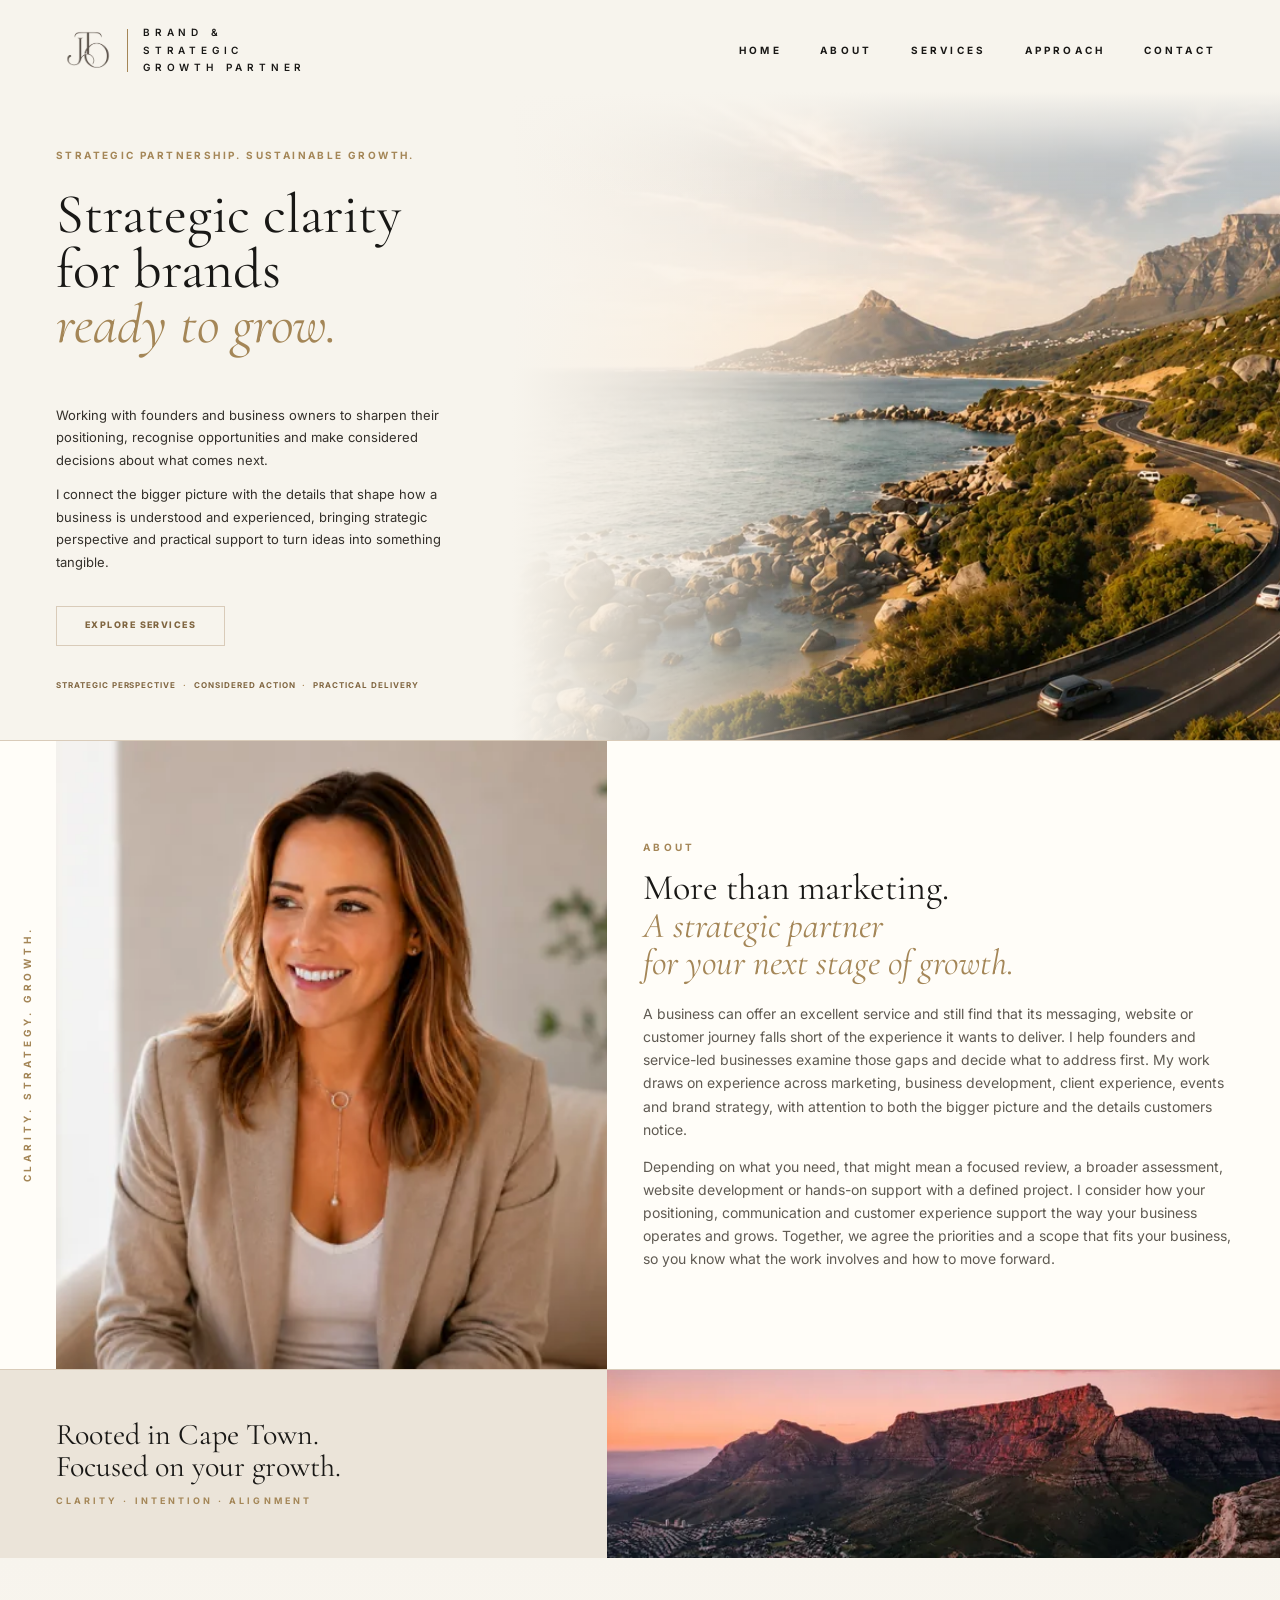
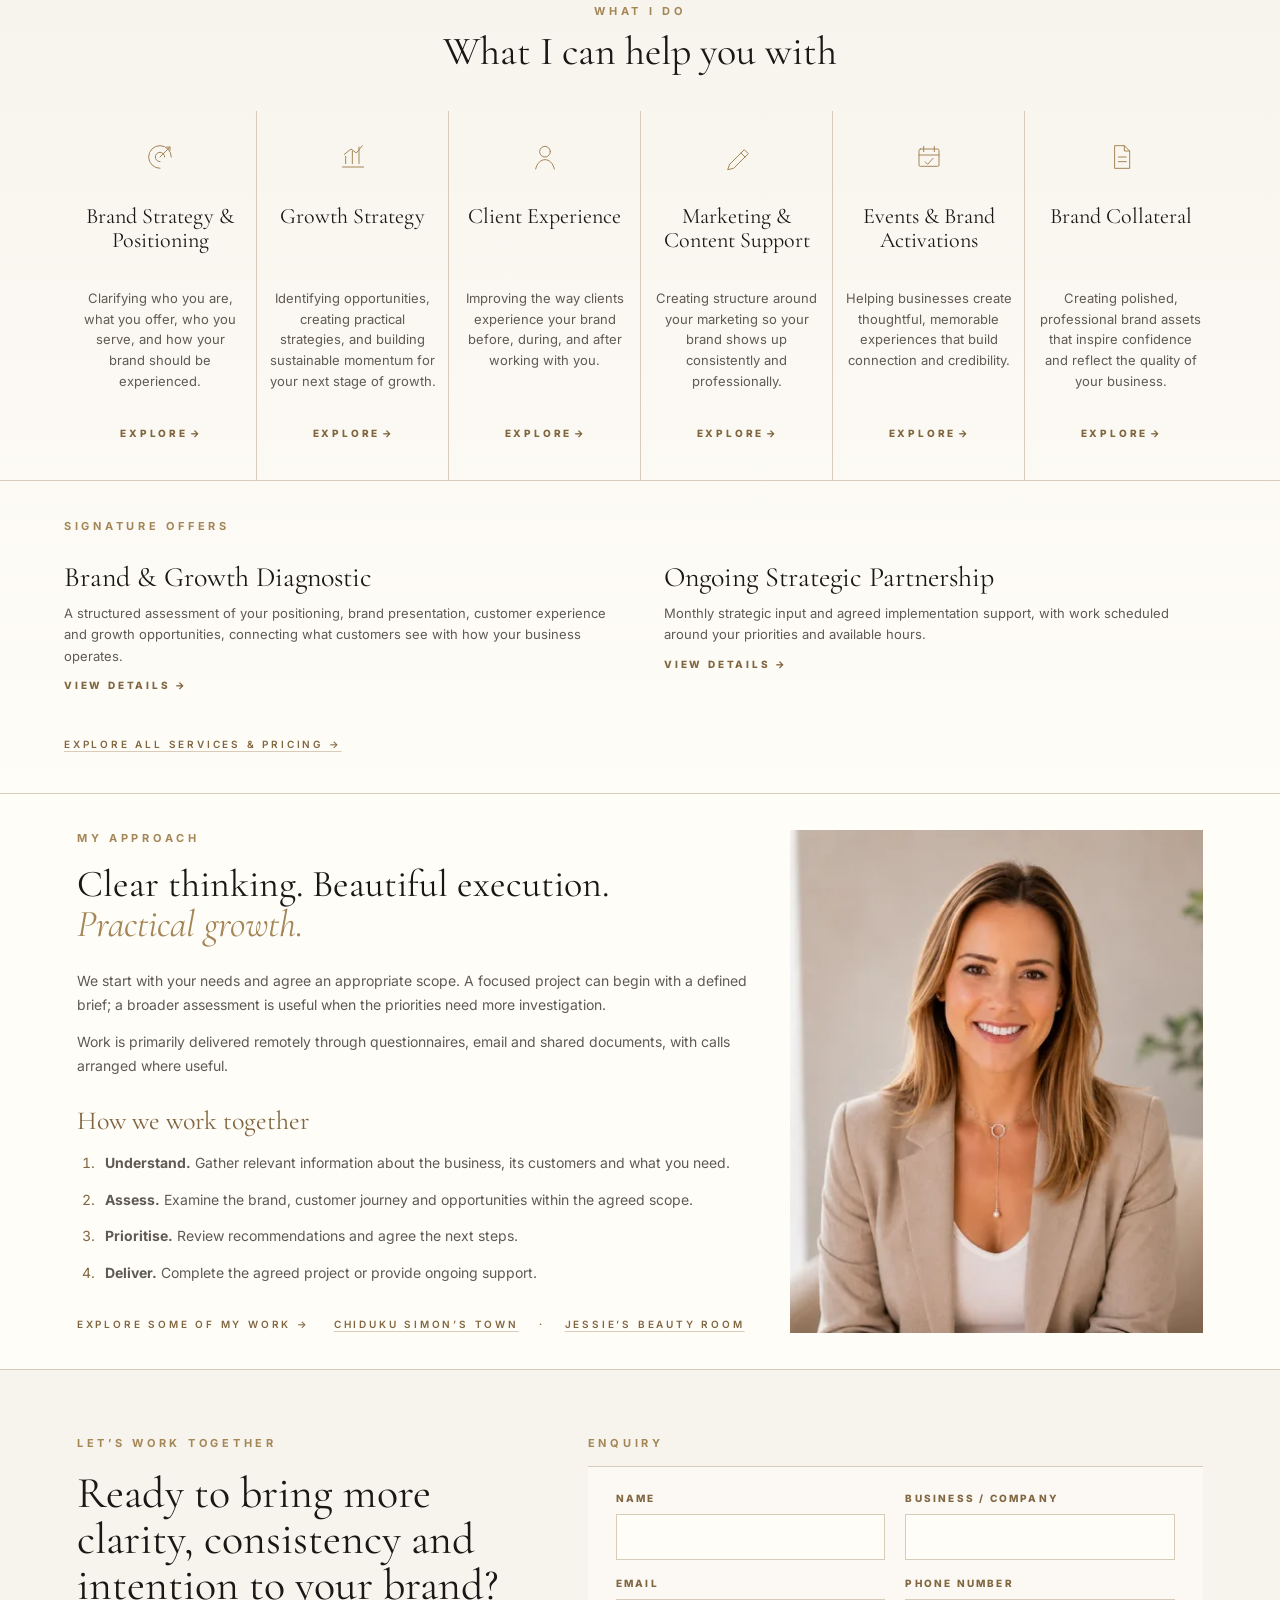
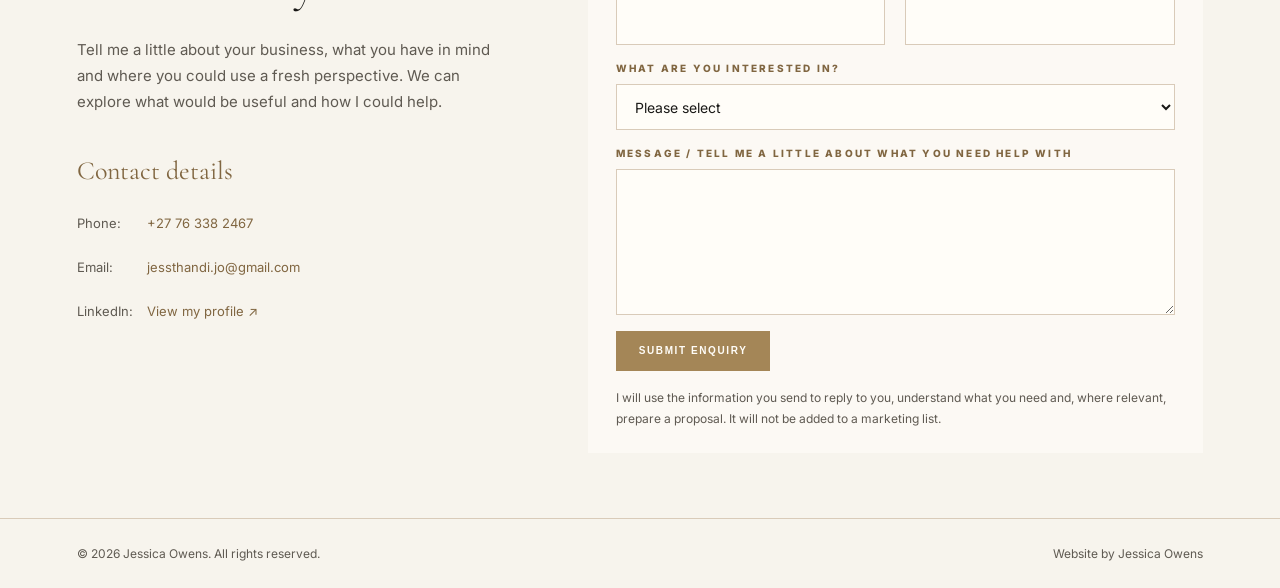
==== commit 2d1e11a6: "Refine website layout, spacing and navigation Refine the homepage and Services & Pricing page for mo" ====
--- a/index.html
+++ b/index.html
@@ -75,6 +75,7 @@
       </button>
 
       <nav class="site-nav" data-nav>
+        <a href="#top">Home</a>
         <a href="#about">About</a>
         <a href="#services">Services</a>
         <a href="#approach">Approach</a>
--- a/styles.css
+++ b/styles.css
@@ -1152,7 +1152,7 @@
     gap: 28px 0;
   }
 
-  .service-card:nth-child(4) {
+  .service-card:nth-child(4 of .service-card) {
     border-left: 0;
   }
 
@@ -1242,11 +1242,11 @@
   }
 
   .service-card,
-  .service-card:nth-child(4) {
+  .service-card:nth-child(4 of .service-card) {
     border-left: 0;
   }
 
-  .service-card:nth-child(even) {
+  .service-card:nth-child(even of .service-card) {
     border-left: 1px solid var(--line);
   }
 
@@ -1350,7 +1350,7 @@
   }
 
   .service-card,
-  .service-card:nth-child(even) {
+  .service-card:nth-child(even of .service-card) {
     min-height: auto;
     padding: 28px 16px;
     border-left: 0;
@@ -1641,6 +1641,8 @@
 :where([id]) {
   scroll-margin-top: 110px;
 }
+
+#top { scroll-margin-top: 0; }
 
 .hero { grid-template-columns: minmax(0, 40%) minmax(0, 60%); min-height: 670px; }
 .hero-copy { padding: 56px 24px 48px 56px; }
@@ -1772,12 +1774,12 @@
 .featured-offers .text-link::after { content: none; }
 .featured-offers > .approach-pricing-link { margin: 22px 0 0; }
 .featured-offers a:focus-visible { outline: 1px solid var(--accent-dark); outline-offset: 4px; }
-.approach-section { display: grid; grid-template-columns: minmax(0, 62fr) minmax(0, 38fr); gap: 24px 40px; padding: 36px clamp(22px, 6vw, 90px); border-top: 1px solid var(--line); border-bottom: 1px solid var(--line); background: var(--white); scroll-margin-top: var(--about-header-height, 82.5px); }
+.approach-section { display: grid; grid-template-columns: minmax(0, 62fr) minmax(0, 38fr); gap: 30px 40px; padding: 36px clamp(22px, 6vw, 90px); border-top: 1px solid var(--line); border-bottom: 1px solid var(--line); background: var(--white); scroll-margin-top: var(--about-header-height, 82.5px); }
 .approach-copy h2 { max-width: 680px; font-size: 38px; line-height: 1.05; }
 .approach-copy { min-width: 0; color: var(--muted); font-size: 14px; line-height: 1.75; }
 .approach-copy h2 { color: var(--ink); }
 .approach-copy h2 em { display: inline-block; }
-.approach-copy .process-introduction { margin: 24px 0 22px; }
+.approach-copy .process-introduction { margin: 24px 0 28px; }
 .approach-copy h3 { margin-bottom: 16px; color: var(--accent-dark); font-size: 26px; line-height: 1.1; }
 .approach-copy .process-introduction p { margin: 0; }
 .approach-copy .process-introduction p + p { margin-top: 12px; }
@@ -1793,12 +1795,20 @@
   .approach-portrait { grid-column: 1; grid-row: auto; min-height: 0; height: auto; max-height: 360px; aspect-ratio: 1.25; }
 }
 
+@media (min-width: 861px) {
+  .contact-enquiry {
+    min-height: calc(100svh - var(--about-header-height, 82.5px) - var(--site-footer-height, 70px));
+    align-content: center;
+  }
+}
+
 @media (max-width: 620px) {
   .featured-offer-grid { grid-template-columns: 1fr; }
   .featured-offers .offer-card { padding: 24px 0; }
   .featured-offers .offer-card + .offer-card { border-left: 0; border-top: 0; }
   .featured-offers .offer-card h3 { font-size: 30px; }
-  .approach-section { padding-block: 32px; scroll-margin-top: 72px; }
+  .approach-section { padding-block: 32px; scroll-margin-top: 72px; row-gap: 28px; }
+  .approach-copy .process-introduction { margin-bottom: 24px; }
   .approach-copy h2 { font-size: 36px; }
   .pricing-offer > summary { scroll-margin-top: 72px; }
 }
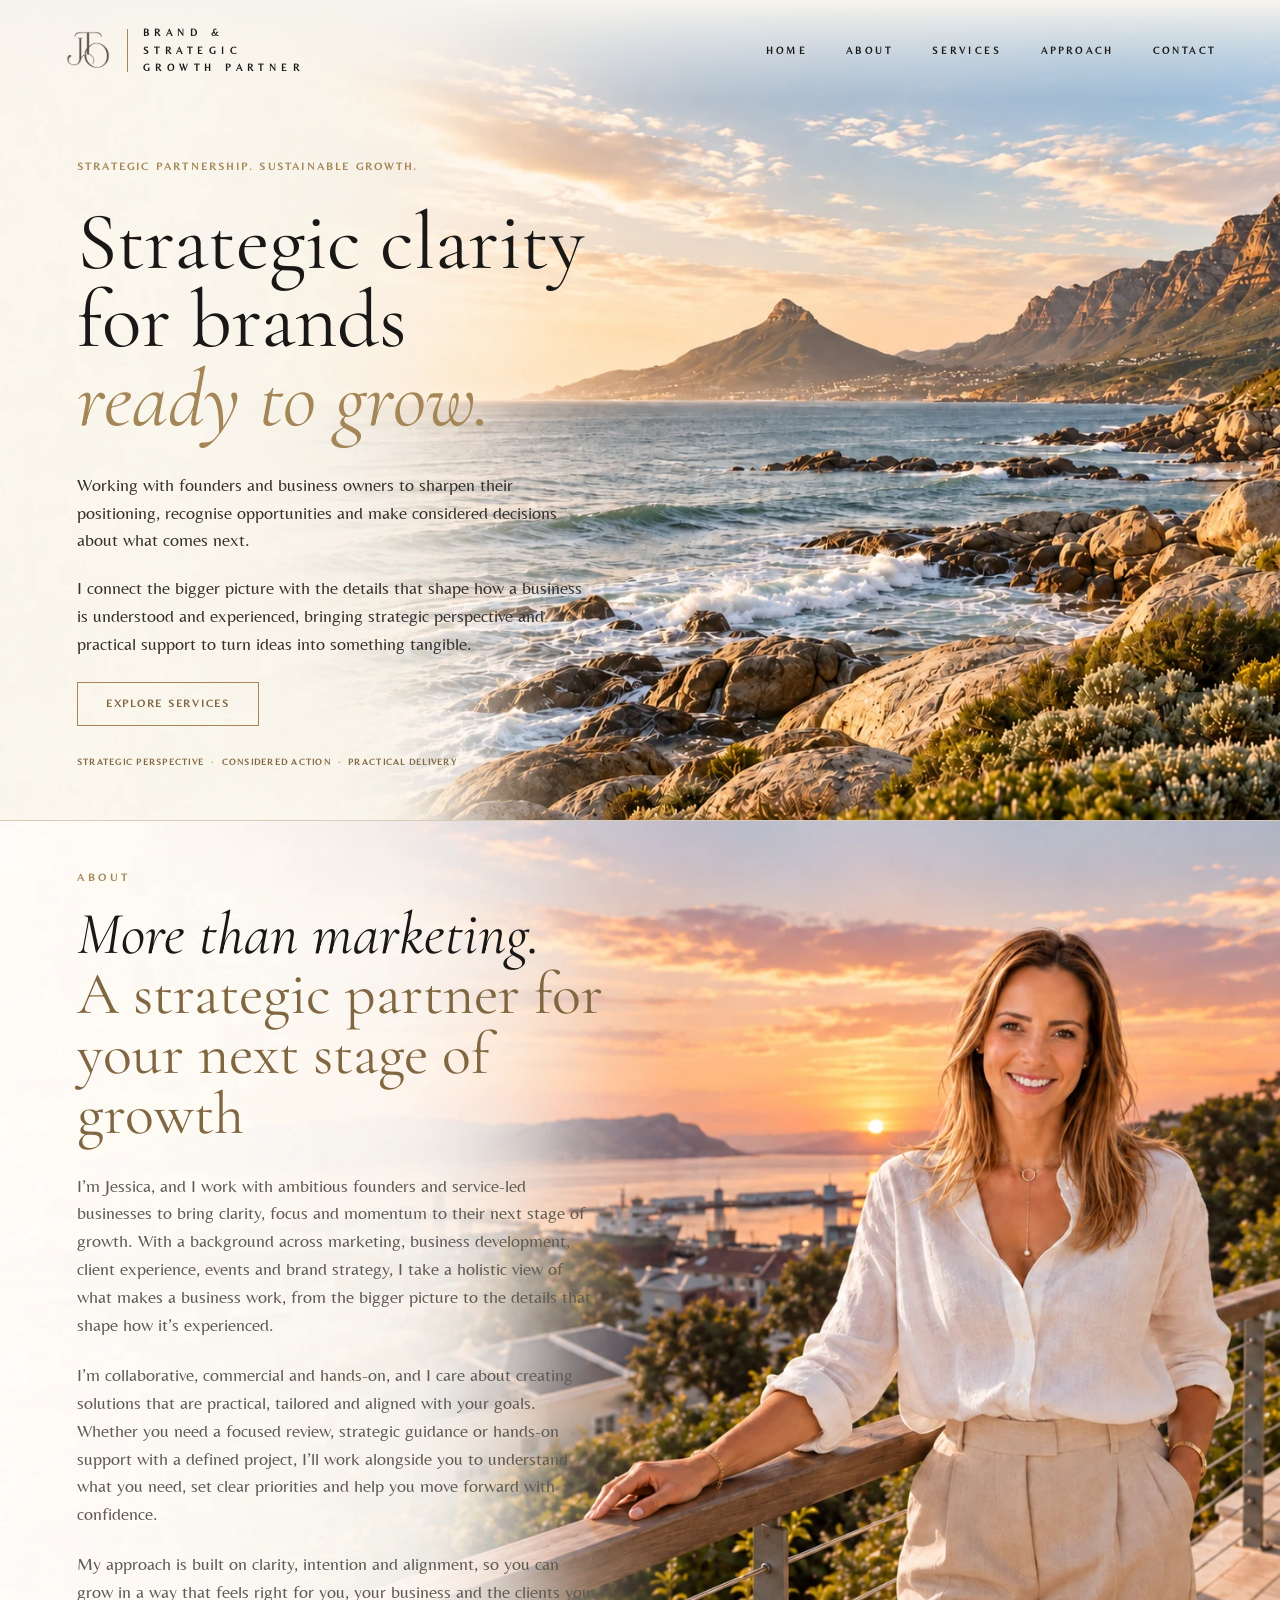
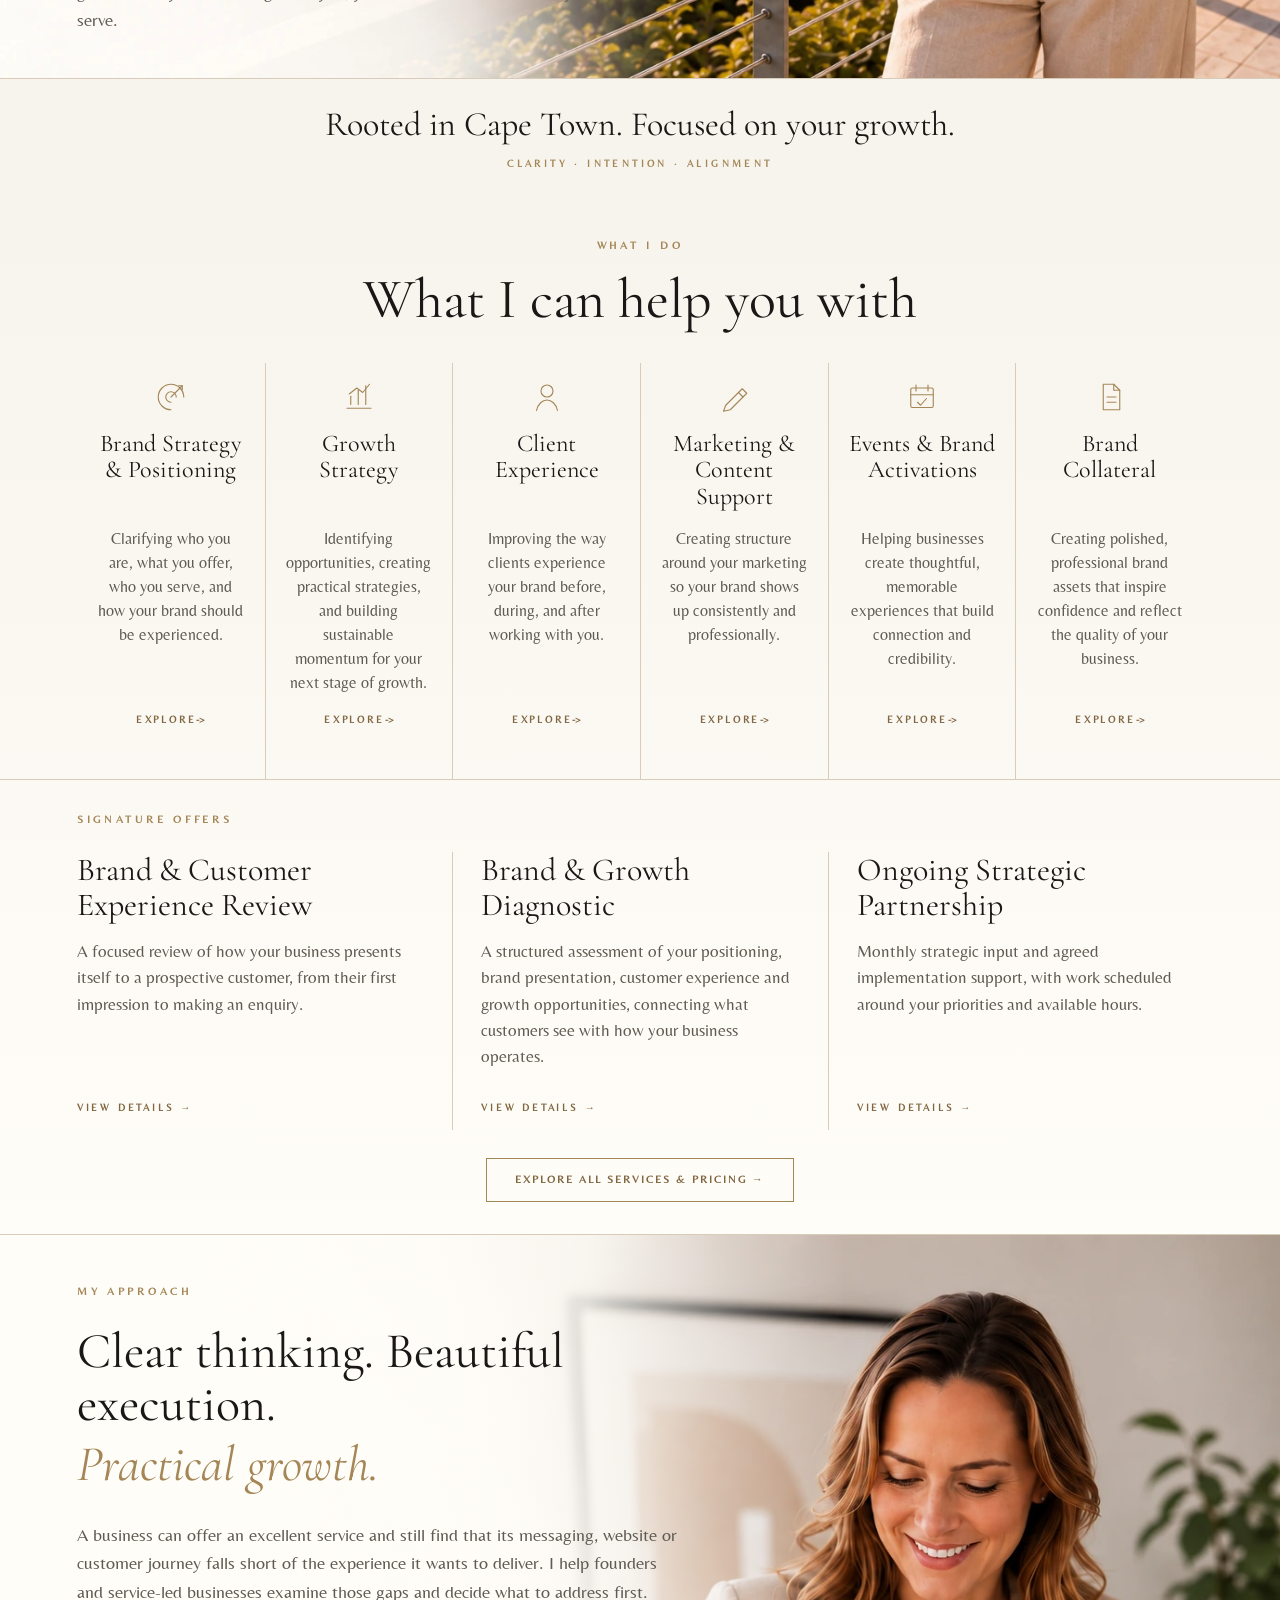
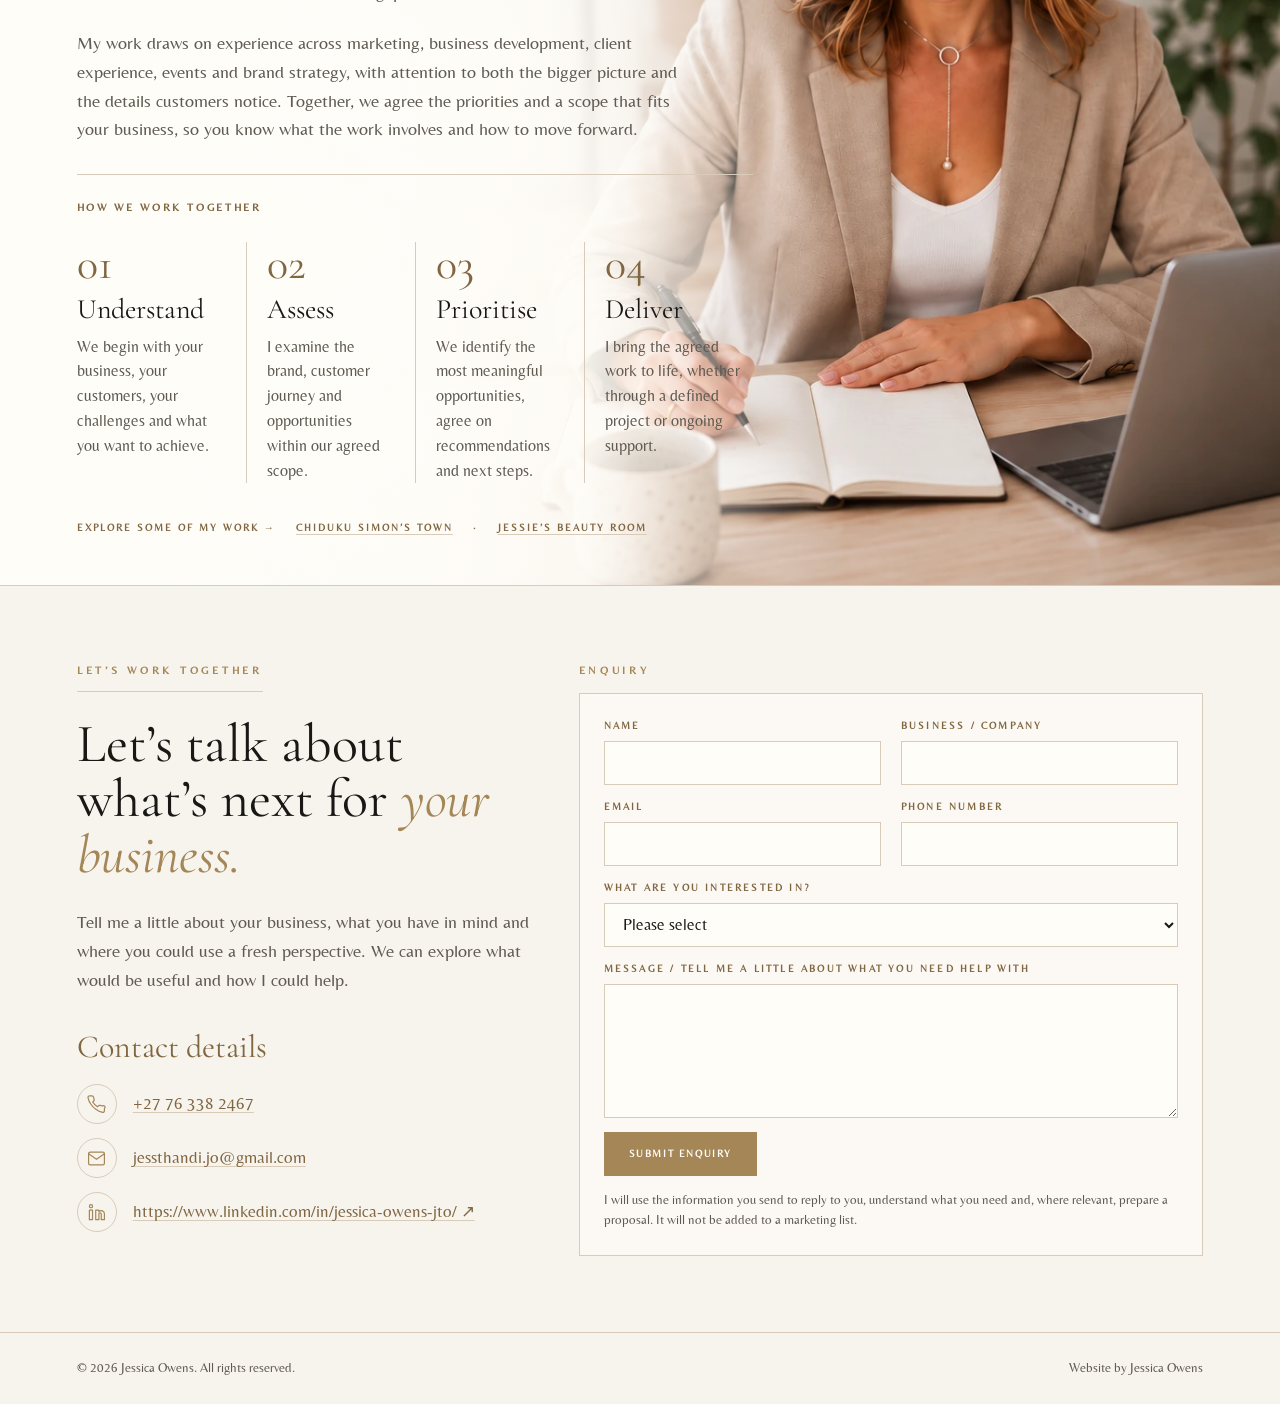
==== commit b8c2fa7d: "Refine website typography, imagery and section layouts Update the homepage visual direction and sect" ====
--- a/index.html
+++ b/index.html
@@ -42,18 +42,12 @@
     <link rel="icon" type="image/png" sizes="16x16" href="/favicon-16x16.png" />
     <link rel="apple-touch-icon" sizes="180x180" href="/apple-touch-icon.png" />
     <link rel="manifest" href="/site.webmanifest" />
-    <link rel="preconnect" href="https://fonts.googleapis.com" />
-    <link rel="preconnect" href="https://fonts.gstatic.com" crossorigin />
-    <link
-      href="https://fonts.googleapis.com/css2?family=Cormorant+Garamond:ital,wght@0,400;0,500;1,400;1,500&family=Inter:wght@400;500;600;700&display=swap"
-      rel="stylesheet"
-    />
+    <link rel="preload" as="font" href="assets/fonts/belleza-regular.ttf" type="font/ttf" crossorigin />
+    <link rel="preload" as="font" href="assets/fonts/cormorant-regular.ttf" type="font/ttf" crossorigin />
     <link
       rel="preload"
       as="image"
-      href="assets/Hero_JTO_Website-760.webp"
-      imagesrcset="assets/Hero_JTO_Website-760.webp 760w, assets/Hero_JTO_Website-1100.webp 1100w, assets/Hero_JTO_Website-1600.webp 1600w"
-      imagesizes="(max-width: 1024px) 100vw, 60vw"
+      href="assets/coastal-horizon.webp"
       type="image/webp"
       fetchpriority="high"
     />
@@ -105,14 +99,13 @@
           <picture class="hero-picture">
             <source
               type="image/webp"
-              srcset="assets/Hero_JTO_Website-760.webp 760w, assets/Hero_JTO_Website-1100.webp 1100w, assets/Hero_JTO_Website-1600.webp 1600w"
-              sizes="(max-width: 1024px) 100vw, 60vw"
+              srcset="assets/coastal-horizon.webp"
             />
             <img
-              src="assets/Hero_JTO_Website.png"
+              src="assets/coastal-horizon-master.png"
               alt=""
-              width="1720"
-              height="914"
+              width="1672"
+              height="941"
               loading="eager"
               fetchpriority="high"
               decoding="async"
@@ -121,58 +114,41 @@
         </div>
       </section>
 
-      <section class="about-section" id="about" aria-labelledby="about-title">
-        <div class="side-label">Clarity. Strategy. Growth.</div>
-        <figure class="portrait">
+      <section class="about-section about-feature" id="about" aria-labelledby="about-title">
+        <picture class="about-background">
+          <source type="image/webp" srcset="assets/about-background.webp" />
           <img
-            src="assets/About_JTO_Website.png"
-            srcset="assets/About_JTO_Website-600.webp 600w, assets/About_JTO_Website-900.webp 900w, assets/About_JTO_Website.png 1395w"
-            sizes="(max-width: 860px) 100vw, (max-width: 1024px) 50vw, 42vw"
-            alt="Jessica seated in a neutral blazer"
-            width="1395"
-            height="1127"
+            src="assets/about-background-master.png"
+            alt="Jessica Owens overlooking the Cape Town coast at sunset"
+            width="1584"
+            height="993"
             loading="lazy"
             decoding="async"
           />
-        </figure>
+        </picture>
         <div class="about-copy">
           <p class="eyebrow">About</p>
           <h2 id="about-title">
-            More than marketing.<br />
-            <em>A strategic partner<br />for your next stage of growth.</em>
+            <i>More than marketing.</i><br />
+            <em>A strategic partner for your next stage of growth</em>
           </h2>
           <p>
-            A business can offer an excellent service and still find that its messaging, website or
-            customer journey falls short of the experience it wants to deliver. I help founders and
-            service-led businesses examine those gaps and decide what to address first. My work
-            draws on experience across marketing, business development, client experience, events and
-            brand strategy, with attention to both the bigger picture and the details customers notice.
+            I’m Jessica, and I work with ambitious founders and service-led businesses to bring clarity, focus and momentum to their next stage of growth. With a background across marketing, business development, client experience, events and brand strategy, I take a holistic view of what makes a business work, from the bigger picture to the details that shape how it’s experienced.
           </p>
           <p>
-            Depending on what you need, that might mean a focused review, a broader assessment,
-            website development or hands-on support with a defined project. I consider how your
-            positioning, communication and customer experience support the way your business operates
-            and grows. Together, we agree the priorities and a scope that fits your business, so you
-            know what the work involves and how to move forward.
+            I’m collaborative, commercial and hands-on, and I care about creating solutions that are practical, tailored and aligned with your goals. Whether you need a focused review, strategic guidance or hands-on support with a defined project, I’ll work alongside you to understand what you need, set clear priorities and help you move forward with confidence.
           </p>
-        </div>
-      </section>
-
-      <section class="cape-band" aria-label="Cape Town perspective">
+          <p>
+            My approach is built on clarity, intention and alignment, so you can grow in a way that feels right for you, your business and the clients you serve.
+          </p>
+        </div>
+      </section>
+
+      <section class="cape-band about-closing" aria-label="Cape Town perspective">
         <div>
-          <h2>Rooted in Cape Town.<br />Focused on your growth.</h2>
+          <h2>Rooted in Cape Town. Focused on your growth.</h2>
           <p class="eyebrow">CLARITY &middot; INTENTION &middot; ALIGNMENT</p>
         </div>
-        <img
-          src="assets/PageBreak_CapeTown.png"
-          srcset="assets/PageBreak_CapeTown-640.webp 640w, assets/PageBreak_CapeTown-1100.webp 1100w, assets/PageBreak_CapeTown-1600.webp 1600w"
-          sizes="(max-width: 620px) 100vw, 50vw"
-          alt="Cape Town mountain range at sunset"
-          width="1983"
-          height="793"
-          loading="lazy"
-          decoding="async"
-        />
       </section>
 
       <section class="services-section" id="services" aria-labelledby="services-title">
@@ -371,6 +347,11 @@
         <div class="featured-offers" aria-labelledby="featured-offers-title">
           <p class="eyebrow" id="featured-offers-title">Signature Offers</p>
           <div class="featured-offer-grid">
+            <article class="offer-card">
+              <h3>Brand &amp; Customer Experience Review</h3>
+              <p>A focused review of how your business presents itself to a prospective customer, from their first impression to making an enquiry.</p>
+              <a class="text-link" href="/services-pricing.html#brand-customer-experience-review">View Details &rarr;</a>
+            </article>
             <article class="offer-card" id="diagnostic">
               <h3>Brand &amp; Growth Diagnostic</h3>
               <p>A structured assessment of your positioning, brand presentation, customer experience and growth opportunities, connecting what customers see with how your business operates.</p>
@@ -382,38 +363,37 @@
               <a class="text-link" href="/services-pricing.html#ongoing-strategic-partnership">View Details &rarr;</a>
             </article>
           </div>
-          <p class="approach-pricing-link"><a href="/services-pricing.html">EXPLORE ALL SERVICES &amp; PRICING &rarr;</a></p>
-        </div>
-      </section>
-
-      <section class="approach-section" id="approach" aria-labelledby="approach-title">
+          <p class="approach-pricing-link"><a class="button button-ghost" href="/services-pricing.html">EXPLORE ALL SERVICES &amp; PRICING &rarr;</a></p>
+        </div>
+      </section>
+
+      <section class="approach-section approach-feature" id="approach" aria-labelledby="approach-title">
         <div class="approach-copy">
           <p class="eyebrow">My Approach</p>
-          <h2 id="approach-title">Clear thinking. Beautiful execution. <em>Practical growth.</em></h2>
+          <h2 id="approach-title">Clear thinking. Beautiful execution.<em>Practical growth.</em></h2>
           <div class="process-introduction">
-            <p>We start with your needs and agree an appropriate scope. A focused project can begin with a defined brief; a broader assessment is useful when the priorities need more investigation.</p>
-            <p>Work is primarily delivered remotely through questionnaires, email and shared documents, with calls arranged where useful.</p>
-          </div>
-          <h3>How we work together</h3>
-          <ol class="engagement-steps">
-            <li><strong>Understand.</strong> Gather relevant information about the business, its customers and what you need.</li>
-            <li><strong>Assess.</strong> Examine the brand, customer journey and opportunities within the agreed scope.</li>
-            <li><strong>Prioritise.</strong> Review recommendations and agree the next steps.</li>
-            <li><strong>Deliver.</strong> Complete the agreed project or provide ongoing support.</li>
+            <p>A business can offer an excellent service and still find that its messaging, website or customer journey falls short of the experience it wants to deliver. I help founders and service-led businesses examine those gaps and decide what to address first.</p>
+            <p>My work draws on experience across marketing, business development, client experience, events and brand strategy, with attention to both the bigger picture and the details customers notice. Together, we agree the priorities and a scope that fits your business, so you know what the work involves and how to move forward.</p>
+          </div>
+          <h3 class="eyebrow">How we work together</h3>
+          <ol class="engagement-steps" role="list">
+            <li><h4>Understand</h4><p>We begin with your business, your customers, your challenges and what you want to achieve.</p></li>
+            <li><h4>Assess</h4><p>I examine the brand, customer journey and opportunities within our agreed scope.</p></li>
+            <li><h4>Prioritise</h4><p>We identify the most meaningful opportunities, agree on recommendations and next steps.</p></li>
+            <li><h4>Deliver</h4><p>I bring the agreed work to life, whether through a defined project or ongoing support.</p></li>
           </ol>
         </div>
-        <figure class="approach-portrait">
+        <picture class="approach-background">
+          <source type="image/webp" srcset="assets/approach-background.webp" />
           <img
-            src="assets/Contact_JTO_Website.png"
-            srcset="assets/Contact_JTO_Website-600.webp 600w, assets/Contact_JTO_Website-900.webp 900w, assets/Contact_JTO_Website.png 1387w"
-            sizes="(max-width: 620px) calc(100vw - 44px), (max-width: 860px) calc(100vw - 12vw), 34vw"
-            alt="Jessica Owens smiling, wearing a neutral blazer"
-            width="1387"
-            height="1134"
+            src="assets/approach-background-master.png"
+            alt="Jessica Owens smiling as she writes in a notebook beside her laptop"
+            width="1536"
+            height="1024"
             loading="lazy"
             decoding="async"
           />
-        </figure>
+        </picture>
         <p class="portfolio-line">
           <span>EXPLORE SOME OF MY WORK &rarr;</span>
           <span class="portfolio-projects">
@@ -424,20 +404,20 @@
         </p>
       </section>
 
-      <section class="contact-enquiry" id="contact" aria-labelledby="contact-title">
+      <section class="contact-enquiry contact-refined" id="contact" aria-labelledby="contact-title">
         <div class="contact-invitation">
           <p class="eyebrow">Let&rsquo;s Work Together</p>
-          <h2 id="contact-title">Ready to bring more clarity, consistency and intention to your brand?</h2>
+          <h2 id="contact-title">Let&rsquo;s talk about what&rsquo;s next for <em>your business.</em></h2>
           <p class="contact-introduction">Tell me a little about your business, what you have in mind and where you could use a fresh perspective. We can explore what would be useful and how I could help.</p>
           <div class="connection-details">
             <h3>Contact details</h3>
             <dl>
-              <dt>Phone:</dt>
-              <dd><a href="tel:+27763382467">+27 76 338 2467</a></dd>
-              <dt>Email:</dt>
-              <dd><a href="mailto:jessthandi.jo@gmail.com">jessthandi.jo@gmail.com</a></dd>
-              <dt>LinkedIn:</dt>
-              <dd><a href="https://www.linkedin.com/in/jessica-owens-jto/" target="_blank" rel="noopener noreferrer" aria-label="View Jessica Owens's LinkedIn profile (opens in a new tab)">View my profile &#8599;</a></dd>
+              <dt class="contact-label">Phone:</dt>
+              <dd><a href="tel:+27763382467"><span class="contact-icon" aria-hidden="true"><svg viewBox="0 0 24 24" focusable="false"><path d="M22 16.92v3a2 2 0 0 1-2.18 2A19.79 19.79 0 0 1 11.19 18a19.5 19.5 0 0 1-6-6 19.79 19.79 0 0 1-3.91-8.67A2 2 0 0 1 3.26 1h3a2 2 0 0 1 2 1.72c.12.96.36 1.9.7 2.79a2 2 0 0 1-.45 2.11L7.24 8.89a16 16 0 0 0 6 6l1.27-1.27a2 2 0 0 1 2.11-.45c.89.34 1.83.58 2.79.7A2 2 0 0 1 22 16.92Z" /></svg></span><span class="contact-link-text">+27 76 338 2467</span></a></dd>
+              <dt class="contact-label">Email:</dt>
+              <dd><a href="mailto:jessthandi.jo@gmail.com"><span class="contact-icon" aria-hidden="true"><svg viewBox="0 0 24 24" focusable="false"><rect x="2" y="4" width="20" height="16" rx="2" /><path d="m2 6 10 7L22 6" /></svg></span><span class="contact-link-text">jessthandi.jo@gmail.com</span></a></dd>
+              <dt class="contact-label">LinkedIn:</dt>
+              <dd><a href="https://www.linkedin.com/in/jessica-owens-jto/" target="_blank" rel="noopener noreferrer" aria-label="View Jessica Owens's LinkedIn profile (opens in a new tab)"><span class="contact-icon" aria-hidden="true"><svg viewBox="0 0 24 24" focusable="false"><rect x="3" y="9" width="4" height="12" /><circle cx="5" cy="4" r="2" /><path d="M11 21V9h4v2a4 4 0 0 1 7 3v7h-4v-7a1.5 1.5 0 0 0-3 0v7Z" /></svg></span><span class="contact-link-text">https://www.linkedin.com/in/jessica-owens-jto/ <span aria-hidden="true">&#8599;</span></span></a></dd>
             </dl>
           </div>
         </div>
@@ -493,7 +473,7 @@
           </label>
           <label class="form-wide">
             <span>Message / Tell me a little about what you need help with</span>
-            <textarea name="message" rows="6" required></textarea>
+            <textarea name="message" rows="5" required></textarea>
           </label>
           <button class="button form-submit" type="submit">Submit Enquiry</button>
           <p class="form-note">
--- a/styles.css
+++ b/styles.css
@@ -1,4 +1,32 @@
+@font-face {
+  font-family: Belleza;
+  src: url("assets/fonts/belleza-regular.ttf") format("truetype");
+  font-style: normal;
+  font-weight: 400;
+  font-display: swap;
+}
+@font-face {
+  font-family: "Cormorant Garamond";
+  src: url("assets/fonts/cormorant-regular.ttf") format("truetype");
+  font-style: normal;
+  font-weight: 400;
+  font-display: swap;
+}
+@font-face {
+  font-family: "Cormorant Garamond";
+  src: url("assets/fonts/cormorant-italic.ttf") format("truetype");
+  font-style: italic;
+  font-weight: 400;
+  font-display: swap;
+}
 :root {
+  --font-body: Belleza, "Trebuchet MS", sans-serif;
+  --font-heading: "Cormorant Garamond", Georgia, serif;
+  --gutter: clamp(22px, 6vw, 90px);
+  --space-small: 12px;
+  --space-medium: 24px;
+  --space-large: 36px;
+  --space-section: 48px;
   --ink: #191816;
   --muted: #5f5a52;
   --paper: #f7f4ed;
@@ -24,8 +52,8 @@
   margin: 0;
   background: var(--paper);
   color: var(--ink);
-  font-family: Inter, Arial, sans-serif;
-  font-size: 15px;
+  font-family: var(--font-body);
+  font-size: 17px;
   line-height: 1.75;
 }
 
@@ -1947,6 +1975,259 @@
   .hero h1 { font-size: 38px; }
 }
 
+/* The supplied About artwork includes both the portrait and its ivory fade. */
+.about-section.about-feature {
+  position: relative;
+  display: block;
+  min-height: 0;
+  background: #fcfaf6;
+  isolation: isolate;
+}
+.about-background { position: absolute; inset: 0; z-index: -1; }
+.about-background img { width: 100%; height: 100%; object-fit: cover; object-position: right top; }
+.about-feature .about-copy { width: 49%; padding: 48px 0 44px var(--gutter); }
+.about-feature .about-copy .eyebrow { margin-bottom: 18px; font-size: 11px; }
+.about-feature .about-copy h2 { font-size: 60px; line-height: 1; margin-bottom: 28px; }
+.about-feature .about-copy h2 i { color: var(--ink); }
+.about-feature .about-copy h2 em { font-style: normal; color: var(--accent-dark); }
+.about-feature .about-copy p:not(.eyebrow) { max-width: 520px; font-size: 18px; line-height: 1.55; margin: 0; }
+.about-feature .about-copy p:not(.eyebrow) + p:not(.eyebrow) { margin-top: 22px; }
+.cape-band.about-closing { display: block; min-height: 0; background: var(--paper); text-align: center; }
+.about-closing div { padding: 26px var(--gutter); }
+.about-closing h2 { max-width: none; font-size: 34px; line-height: 1.15; }
+.about-closing .eyebrow { margin: 12px 0 0; font-size: 10px; }
+body:has(#about:target) .site-nav a[href="#about"] {
+  color: var(--accent-dark);
+  text-decoration: underline;
+  text-underline-offset: 8px;
+}
+@media (min-width: 1025px) and (max-width: 1199px) {
+  .about-feature .about-copy { width: 52%; padding: 36px 0 36px 40px; }
+  .about-feature .about-copy h2 { font-size: 48px; }
+  .about-feature .about-copy p:not(.eyebrow) { font-size: 17px; }
+}
+@media (max-width: 1024px) {
+  .about-section.about-feature { display: flex; flex-direction: column; }
+  .about-feature .about-copy { order: -1; width: 100%; padding: 36px var(--gutter); background: #fcfaf6; }
+  .about-feature .about-copy h2 { max-width: 640px; font-size: 48px; }
+  .about-feature .about-copy p:not(.eyebrow) { max-width: 640px; font-size: 18px; line-height: 1.65; }
+  .about-background { position: relative; z-index: auto; display: block; height: 380px; }
+  .about-background img { object-position: right top; }
+}
+@media (max-width: 620px) {
+  .about-feature .about-copy { padding-block: 32px; }
+  .about-feature .about-copy h2 { font-size: 40px; }
+  .about-feature .about-copy p:not(.eyebrow) { font-size: 17px; }
+  .about-background { height: 300px; }
+  .about-closing h2 { font-size: 30px; }
+  .about-closing div { padding-block: 24px; }
+}
+
+/* Shared editorial rhythm; component measures remain content-driven. */
+h1, h2, h3, .pricing-name { font-family: var(--font-heading); font-weight: 400; }
+button, input, select, textarea { font-family: var(--font-body); }
+.site-header, .eyebrow, .button, .text-link, .portfolio-line,
+.approach-pricing-link, .enquiry-form label { font-family: var(--font-body); }
+.site-header { background: transparent; }
+.pricing-page .site-header { background: var(--paper); }
+.about-copy p:not(.eyebrow), .approach-copy, .panel-list li,
+.pricing-details, .pricing-information p, .contact-introduction { font-size: 16px; line-height: 1.65; }
+.approach-section, .contact-enquiry { column-gap: var(--space-large); }
+.approach-copy .process-introduction { margin: var(--space-medium) 0 30px; }
+.approach-section { padding-inline: var(--gutter); row-gap: var(--space-large); }
+.contact-enquiry { padding-inline: var(--gutter); }
+.enquiry-area > .eyebrow, .pricing-group > .eyebrow { font-family: var(--font-body); }
+.contact-enquiry .enquiry-form input, .contact-enquiry .enquiry-form select,
+.contact-enquiry .enquiry-form textarea { font-size: 16px; }
+.contact-enquiry .form-note, .site-footer { font-size: 13px; }
+.connection-details dl, .pricing-notes { font-size: 15px; }
+.pricing-details { padding-block: 8px 30px; }
+.pricing-details p + p { margin-top: var(--space-small); }
+.pricing-name { font-size: 32px; }
+.pricing-information { padding-top: var(--space-large); margin-top: var(--space-large); }
+.hero { position: relative; display: block; min-height: 820px; padding-top: 110px; background: var(--paper); }
+.hero-media { position: absolute; inset: 0; height: auto; min-height: 0; }
+.hero-media::before { content: none; }
+.hero-media::after { height: 100px; background: linear-gradient(var(--paper), transparent); }
+.hero-picture img { object-position: center; }
+.hero-copy { position: relative; width: 49%; max-width: 720px; padding: 48px 0 40px var(--gutter); }
+.hero h1 { font-size: 82px; line-height: 0.96; max-width: none; }
+.hero .eyebrow { font-size: 11px; letter-spacing: 0.2em; margin-bottom: 28px; }
+.hero .intro { max-width: 510px; font-size: 18px; line-height: 1.55; margin: 32px 0 24px; }
+.hero .intro p + p { margin-top: 20px; }
+.hero .button { min-height: 44px; padding: 12px 28px; font-size: 11px; border-color: var(--accent); }
+.hero .location-line { margin-top: 28px; font-size: 9px; letter-spacing: 0.14em; }
+@media (min-width: 1200px) {
+  .services-section > h2 { font-size: 46px; }
+  .services-section .card-trigger { grid-template-rows: 32px 56px 1fr auto; }
+  .service-card h3 { font-size: 24px; }
+  .service-card p, .featured-offers .offer-card p { font-size: 15px; line-height: 1.5; }
+  .featured-offers .offer-card h3 { font-size: 32px; }
+}
+@media (min-width: 861px) and (max-width: 1199px) {
+  .hero { min-height: 790px; }
+  .hero-copy { width: 56%; padding-left: 40px; padding-right: 20px; }
+  .hero h1 { font-size: 70px; }
+  .hero .intro { font-size: 17px; }
+}
+@media (max-width: 860px) {
+  .hero { display: flex; flex-direction: column; min-height: 0; padding-top: 84px; }
+  .hero-media { position: relative; order: -1; height: 300px; flex: none; }
+  .hero-media::after { height: 64px; }
+  .hero-picture img { object-position: right center; }
+  .hero-copy { width: 100%; max-width: none; padding: 32px var(--gutter) 36px; }
+  .hero h1 { font-size: 64px; }
+  .hero .intro { max-width: 560px; font-size: 18px; }
+  .service-card { padding: 28px 20px; min-height: 0; }
+  .card-trigger { min-height: 0; }
+  .service-card p { font-size: 16px; line-height: 1.65; }
+  .service-grid > .detail-panel { padding: 40px 24px 28px; }
+  .service-grid > .detail-panel.is-visible { overflow: visible; }
+}
+@media (max-width: 620px) {
+  .hero-media { height: 230px; }
+  .hero h1 { font-size: 50px; }
+  .hero .eyebrow { font-size: 9px; }
+  .hero .intro { font-size: 17px; line-height: 1.65; margin-block: 28px 26px; }
+  .hero .intro p + p { margin-top: 14px; }
+  .hero .location-line { margin-top: 22px; gap: 4px; font-size: 9px; }
+  .service-card { padding: 30px 12px; }
+  .service-card h3, .service-card p { min-height: 0; }
+  .service-card h3 { margin-bottom: 16px; font-size: 28px; }
+  .service-card p { margin-block: 0 18px; }
+  .service-card svg { margin-bottom: 18px; }
+  .service-card .text-link { display: inline-flex; align-items: center; min-height: 44px; }
+  .featured-offers .offer-card p { font-size: 16px; }
+  .approach-section { row-gap: 28px; }
+  .pricing-name { font-size: 28px; }
+  .pricing-details, .pricing-information p { font-size: 16px; }
+}
+@media (max-width: 360px) {
+  .hero h1 { font-size: 44px; }
+  .hero .location-line { letter-spacing: 0.1em; }
+}
+
+/* Services shares the Home/About measures without constraining expanded panels. */
+.services-section { --services-inset: var(--gutter); padding: 40px var(--services-inset) 0; }
+.services-section > .eyebrow { margin-bottom: 16px; }
+.services-section > h2 { font-size: 56px; line-height: 1.1; margin-bottom: 32px; }
+.services-section .service-card { min-height: 0; padding: 16px 20px 24px; }
+.services-section .card-trigger { display: grid; grid-template-rows: 36px 80px 1fr 44px; gap: 16px; height: 100%; min-height: 0; }
+.services-section .service-card svg { width: 36px; height: 36px; margin: 0 auto; }
+.services-section .service-card h3 { min-height: 0; font-size: 24px; line-height: 1.1; }
+.services-section .service-card p { min-height: 0; margin: 0; font-size: 16px; line-height: 1.5; }
+.services-section .service-card .text-link { display: flex; align-items: center; justify-content: center; margin: 0; }
+.services-section .featured-offers { padding: 32px 0; }
+.featured-offers > .eyebrow { margin-bottom: 24px; }
+.featured-offer-grid { grid-template-columns: repeat(3, minmax(0, 1fr)); }
+.featured-offers .offer-card { display: grid; grid-template-rows: minmax(70px, auto) 1fr auto; align-content: start; gap: 16px; padding: 0 28px; }
+.featured-offers .offer-card + .offer-card { border-left: 1px solid var(--line); }
+.featured-offers .offer-card:last-child { padding-right: 0; }
+.featured-offers .offer-card h3 { font-size: 32px; line-height: 1.1; margin: 0; }
+.featured-offers .offer-card p { font-size: 17px; line-height: 1.55; margin: 0; }
+.featured-offers .text-link { justify-self: start; align-self: end; min-height: 44px; display: inline-flex; align-items: center; margin: 0; }
+.featured-offers > .approach-pricing-link { margin: 28px 0 0; text-align: center; }
+.featured-offers .approach-pricing-link a { max-width: 100%; min-height: 44px; padding: 12px 28px; font-size: 11px; line-height: 1.5; letter-spacing: 0.18em; text-decoration: none; text-align: center; }
+@media (max-width: 1199px) {
+  .services-section .service-card { padding-block: 24px; }
+}
+@media (max-width: 1024px) {
+  .services-section > h2 { font-size: 48px; }
+  .featured-offer-grid { grid-template-columns: 1fr; }
+  .featured-offers .offer-card { grid-template-rows: auto auto auto; padding: 24px 0; gap: 12px; }
+  .featured-offers .offer-card + .offer-card { border-left: 0; border-top: 1px solid var(--line); }
+  .featured-offers > .eyebrow { margin-bottom: 0; }
+}
+@media (max-width: 620px) {
+  .services-section { padding-top: 32px; }
+  .services-section > h2 { font-size: 40px; margin-bottom: 24px; }
+  .services-section .service-card { padding: 28px 8px; }
+  .services-section .card-trigger { grid-template-rows: 36px auto auto 44px; gap: 16px; }
+  .services-section .service-card h3 { font-size: 28px; }
+  .services-section .featured-offers { padding-block: 28px; }
+  .featured-offers .offer-card h3 { font-size: 30px; }
+  .featured-offers .approach-pricing-link a { padding-inline: 18px; letter-spacing: 0.12em; }
+}
+
+.approach-section.approach-feature { position: relative; display: block; padding: 48px var(--gutter); background: var(--white); isolation: isolate; }
+.approach-feature .approach-copy { width: 60%; font-size: 18px; line-height: 1.6; }
+.approach-feature .approach-copy > .eyebrow { margin-bottom: 26px; }
+.approach-feature .approach-copy h2 { max-width: none; font-size: 50px; line-height: 1.05; }
+.approach-feature .approach-copy h2 em { display: block; margin-top: 8px; }
+.approach-feature .process-introduction { max-width: 610px; margin: 30px 0; }
+.approach-feature .process-introduction p + p { margin-top: 22px; }
+.approach-feature .approach-copy h3 { padding-top: 24px; margin: 0 0 24px; border-top: 1px solid var(--line); font-family: var(--font-body); font-size: 11px; line-height: 1.5; letter-spacing: 0.24em; }
+.approach-feature .engagement-steps { display: grid; grid-template-columns: repeat(4, minmax(0, 1fr)); gap: 0; margin: 0; padding: 0; list-style: none; counter-reset: engagement; }
+.approach-feature .engagement-steps li { counter-increment: engagement; margin: 0; padding: 0 20px; border-left: 1px solid var(--line); }
+.approach-feature .engagement-steps li:first-child { border-left: 0; padding-left: 0; }
+.approach-feature .engagement-steps li:last-child { padding-right: 0; }
+.approach-feature .engagement-steps li::before { content: counter(engagement, decimal-leading-zero); display: block; margin-bottom: 8px; color: var(--accent-dark); font-family: var(--font-heading); font-size: 44px; line-height: 1; }
+.approach-feature .engagement-steps h4 { margin: 0 0 10px; color: var(--ink); font-family: var(--font-heading); font-size: 28px; font-weight: 400; line-height: 1.1; }
+.approach-feature .engagement-steps p { margin: 0; font-size: 16px; line-height: 1.55; }
+.approach-background { position: absolute; inset: 0; z-index: -1; }
+.approach-background img { width: 100%; height: 100%; object-fit: cover; object-position: right top; }
+.approach-background::after { content: ""; position: absolute; inset: 0; background: linear-gradient(90deg, var(--white) 0%, rgba(255, 253, 248, 0.85) 46%, rgba(255, 253, 248, 0) 66%); pointer-events: none; }
+.approach-feature > .portfolio-line { position: relative; width: 60%; margin-top: 36px; font-size: 10px; letter-spacing: 0.2em; gap: 12px 20px; }
+.approach-feature .portfolio-projects { flex-wrap: wrap; }
+@media (max-width: 1199px) and (min-width: 1025px) {
+  .approach-feature .approach-copy h2 { font-size: 46px; }
+  .approach-feature .approach-copy { font-size: 17px; }
+}
+@media (max-width: 1024px) {
+  .approach-feature .approach-copy { width: 100%; }
+  .approach-feature .approach-copy h2 { max-width: 760px; font-size: 48px; }
+  .approach-background { position: relative; display: block; z-index: auto; width: calc(100% + 2 * var(--gutter)); aspect-ratio: 1.6; margin: 32px calc(-1 * var(--gutter)) 0; }
+  .approach-background::after { content: none; }
+  .approach-feature > .portfolio-line { width: 100%; margin-top: 28px; }
+  .approach-feature .engagement-steps { grid-template-columns: repeat(2, minmax(0, 1fr)); gap: 28px 0; }
+  .approach-feature .engagement-steps li:nth-child(odd) { border-left: 0; padding-left: 0; }
+}
+@media (max-width: 620px) {
+  .approach-section.approach-feature { padding-block: 32px; }
+  .approach-feature .approach-copy { font-size: 17px; }
+  .approach-feature .approach-copy h2 { font-size: 40px; }
+  .approach-feature .engagement-steps { grid-template-columns: 1fr; gap: 24px; }
+  .approach-feature .engagement-steps li { border-left: 0; padding: 0; }
+  .approach-background { aspect-ratio: 1; }
+  .approach-feature .portfolio-projects { align-items: flex-start; }
+}
+
+.contact-enquiry.contact-refined { padding-block: 36px; gap: 40px; }
+.contact-refined .contact-invitation > .eyebrow { width: fit-content; padding-bottom: 12px; margin-bottom: 24px; border-bottom: 1px solid var(--line); }
+.contact-refined .contact-invitation h2 { max-width: 540px; font-size: 54px; line-height: 1.03; }
+.contact-refined .contact-introduction { max-width: 480px; margin: 26px 0 34px; font-size: 18px; line-height: 1.6; }
+.contact-refined .connection-details h3 { font-size: 32px; margin-bottom: 18px; }
+.contact-refined .connection-details dl { grid-template-columns: minmax(0, 1fr); gap: 10px; font-size: 17px; }
+.contact-refined .contact-label { position: absolute; width: 1px; height: 1px; padding: 0; margin: -1px; overflow: hidden; clip-path: inset(50%); white-space: nowrap; }
+.contact-refined .connection-details a { max-width: 100%; gap: 16px; line-height: 1.5; text-decoration: none; }
+.contact-refined .contact-icon { display: inline-flex; flex: 0 0 40px; align-items: center; justify-content: center; width: 40px; height: 40px; border: 1px solid var(--line); border-radius: 50%; color: var(--accent); }
+.contact-refined .contact-icon svg { width: 19px; height: 19px; fill: none; stroke: currentColor; stroke-width: 1.5; stroke-linecap: round; stroke-linejoin: round; }
+.contact-refined .contact-link-text { min-width: 0; overflow-wrap: anywhere; text-decoration: underline; text-decoration-color: var(--line); text-underline-offset: 3px; }
+.contact-refined .connection-details a:hover .contact-link-text { text-decoration-color: currentColor; }
+.contact-refined .enquiry-form { padding: 24px; gap: 14px 20px; border: 1px solid var(--line); }
+.contact-refined .enquiry-form input, .contact-refined .enquiry-form select { height: 44px; padding-block: 10px; }
+.contact-refined .enquiry-form textarea { min-height: 116px; padding-block: 10px; }
+.contact-refined .form-submit { min-height: 44px; padding-inline: 24px; }
+.contact-refined .form-note { font-size: 13px; line-height: 1.6; }
+@media (min-width: 861px) and (max-width: 1199px) {
+  .contact-enquiry.contact-refined { gap: 28px; }
+  .contact-refined .contact-invitation h2 { font-size: 46px; }
+  .contact-refined .contact-introduction { font-size: 17px; }
+}
+@media (max-width: 860px) {
+  .contact-enquiry.contact-refined { gap: 32px; }
+  .contact-refined .contact-invitation h2 { max-width: 620px; font-size: 48px; }
+  .contact-refined .contact-introduction { max-width: 620px; }
+}
+@media (max-width: 620px) {
+  .contact-enquiry.contact-refined { padding-block: 32px; }
+  .contact-refined .contact-invitation h2 { font-size: 40px; }
+  .contact-refined .contact-introduction { font-size: 17px; }
+  .contact-refined .enquiry-form { padding: 20px 16px; gap: 16px; }
+  .contact-refined .connection-details a { gap: 12px; }
+  .contact-refined .connection-details dl { font-size: 16px; }
+}
+
 @media (prefers-reduced-motion: reduce) {
   html { scroll-behavior: auto; }
   *, *::before, *::after { animation: none !important; transition: none !important; }
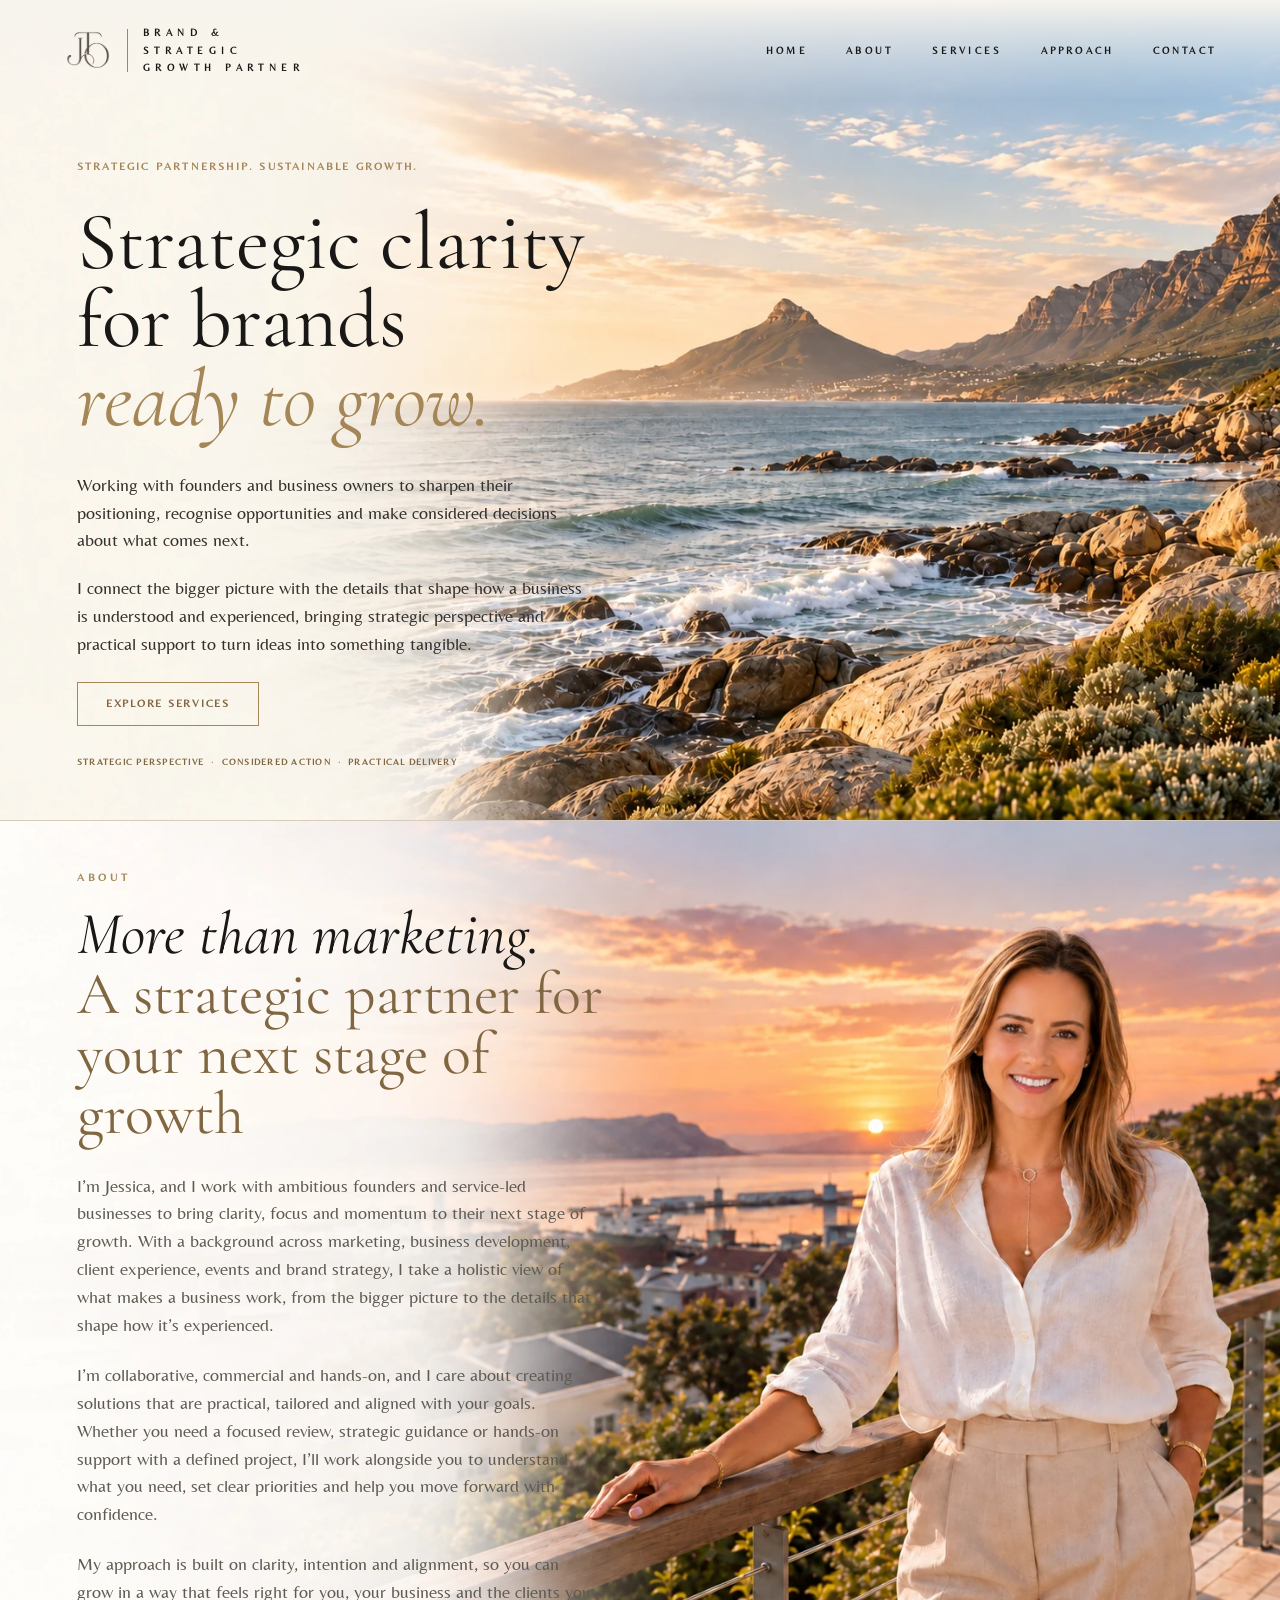
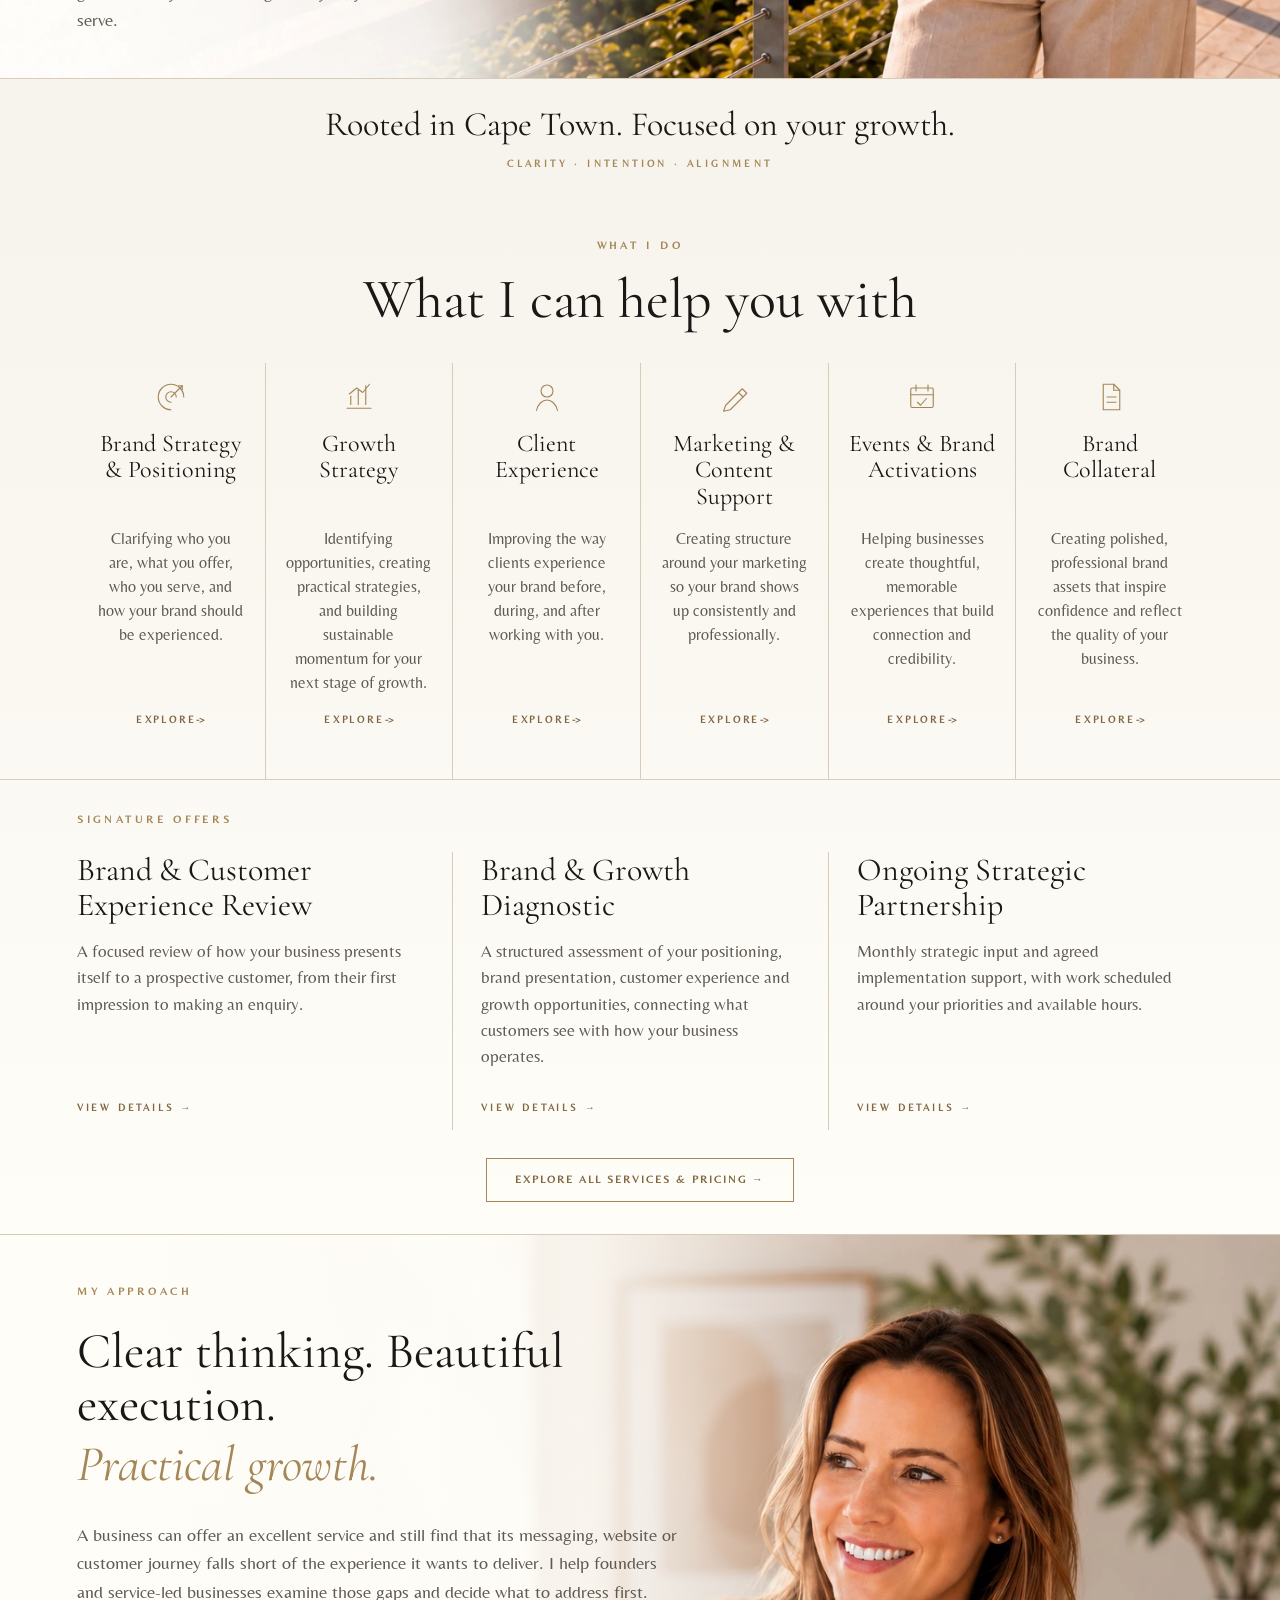
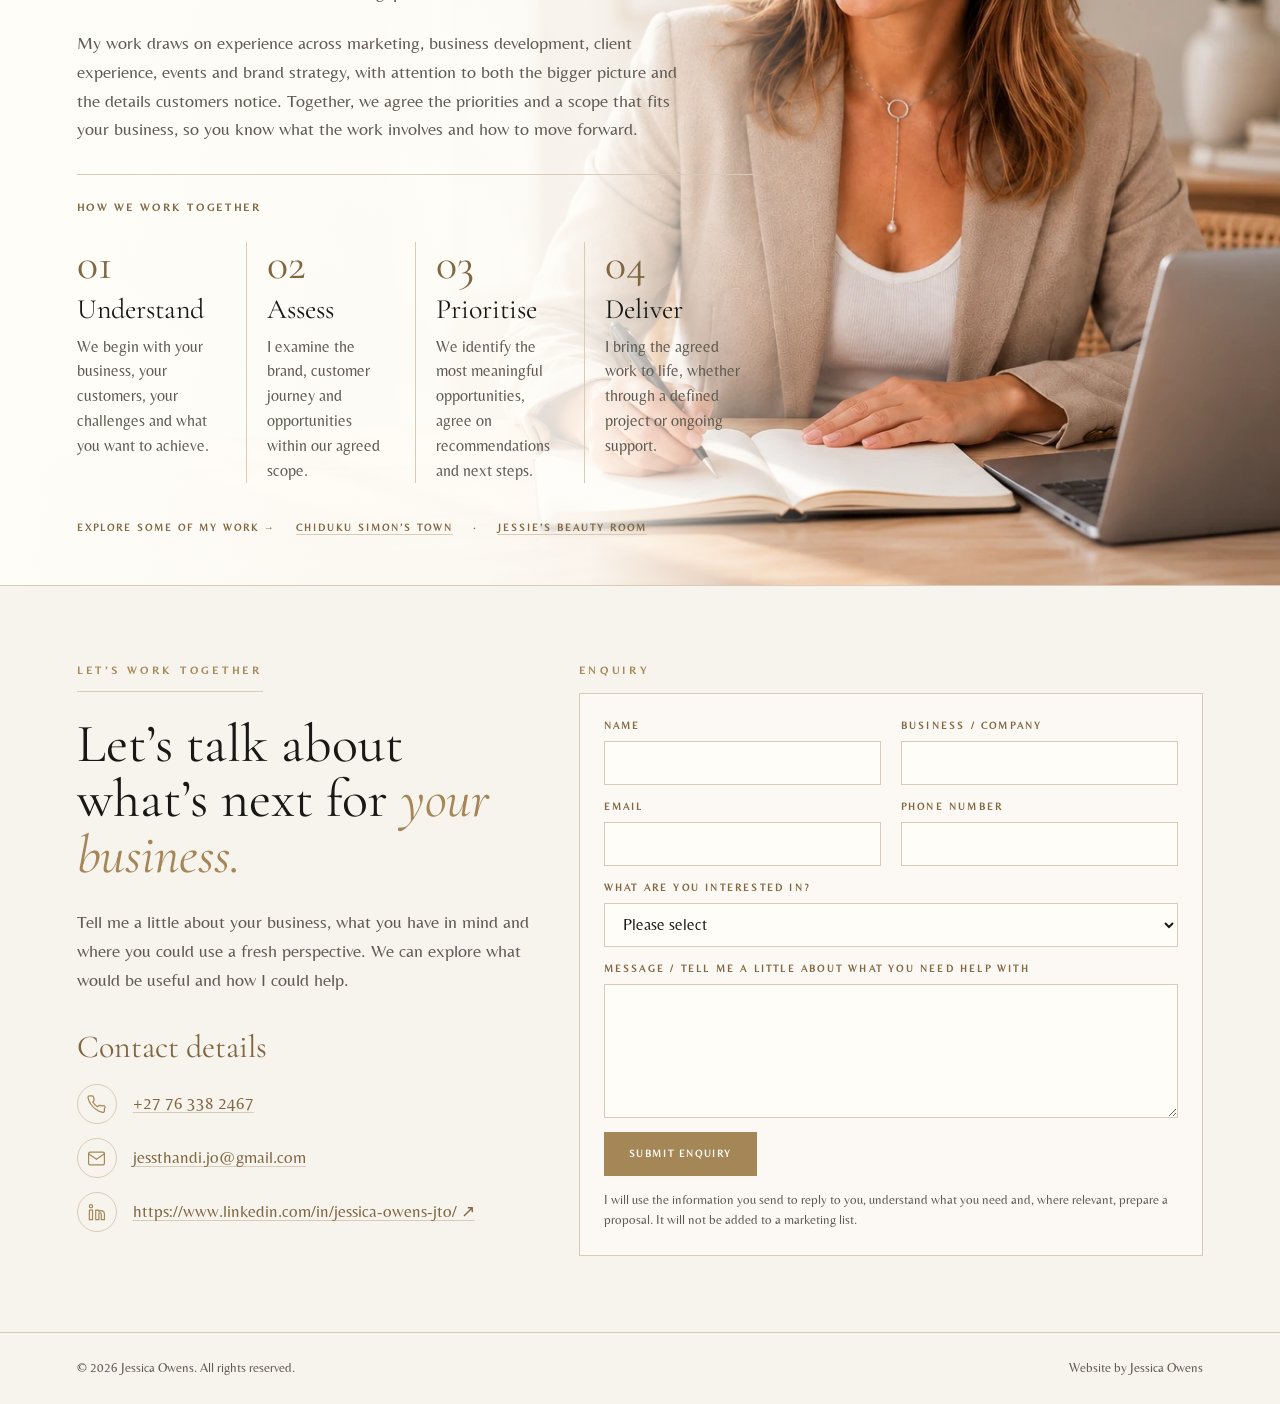
==== commit 4c5b85d3: "Add updated About and Approach imagery Add the refined About portrait and Approach desk banner, incl" ====
--- a/index.html
+++ b/index.html
@@ -116,9 +116,9 @@
 
       <section class="about-section about-feature" id="about" aria-labelledby="about-title">
         <picture class="about-background">
-          <source type="image/webp" srcset="assets/about-background.webp" />
+          <source type="image/webp" srcset="assets/about-simons-town-portrait.webp" />
           <img
-            src="assets/about-background-master.png"
+            src="assets/about-simons-town-portrait-master.png"
             alt="Jessica Owens overlooking the Cape Town coast at sunset"
             width="1584"
             height="993"
@@ -384,9 +384,9 @@
           </ol>
         </div>
         <picture class="approach-background">
-          <source type="image/webp" srcset="assets/approach-background.webp" />
+          <source type="image/webp" srcset="assets/approach-light-filled-desk.webp" />
           <img
-            src="assets/approach-background-master.png"
+            src="assets/approach-light-filled-desk-master.png"
             alt="Jessica Owens smiling as she writes in a notebook beside her laptop"
             width="1536"
             height="1024"
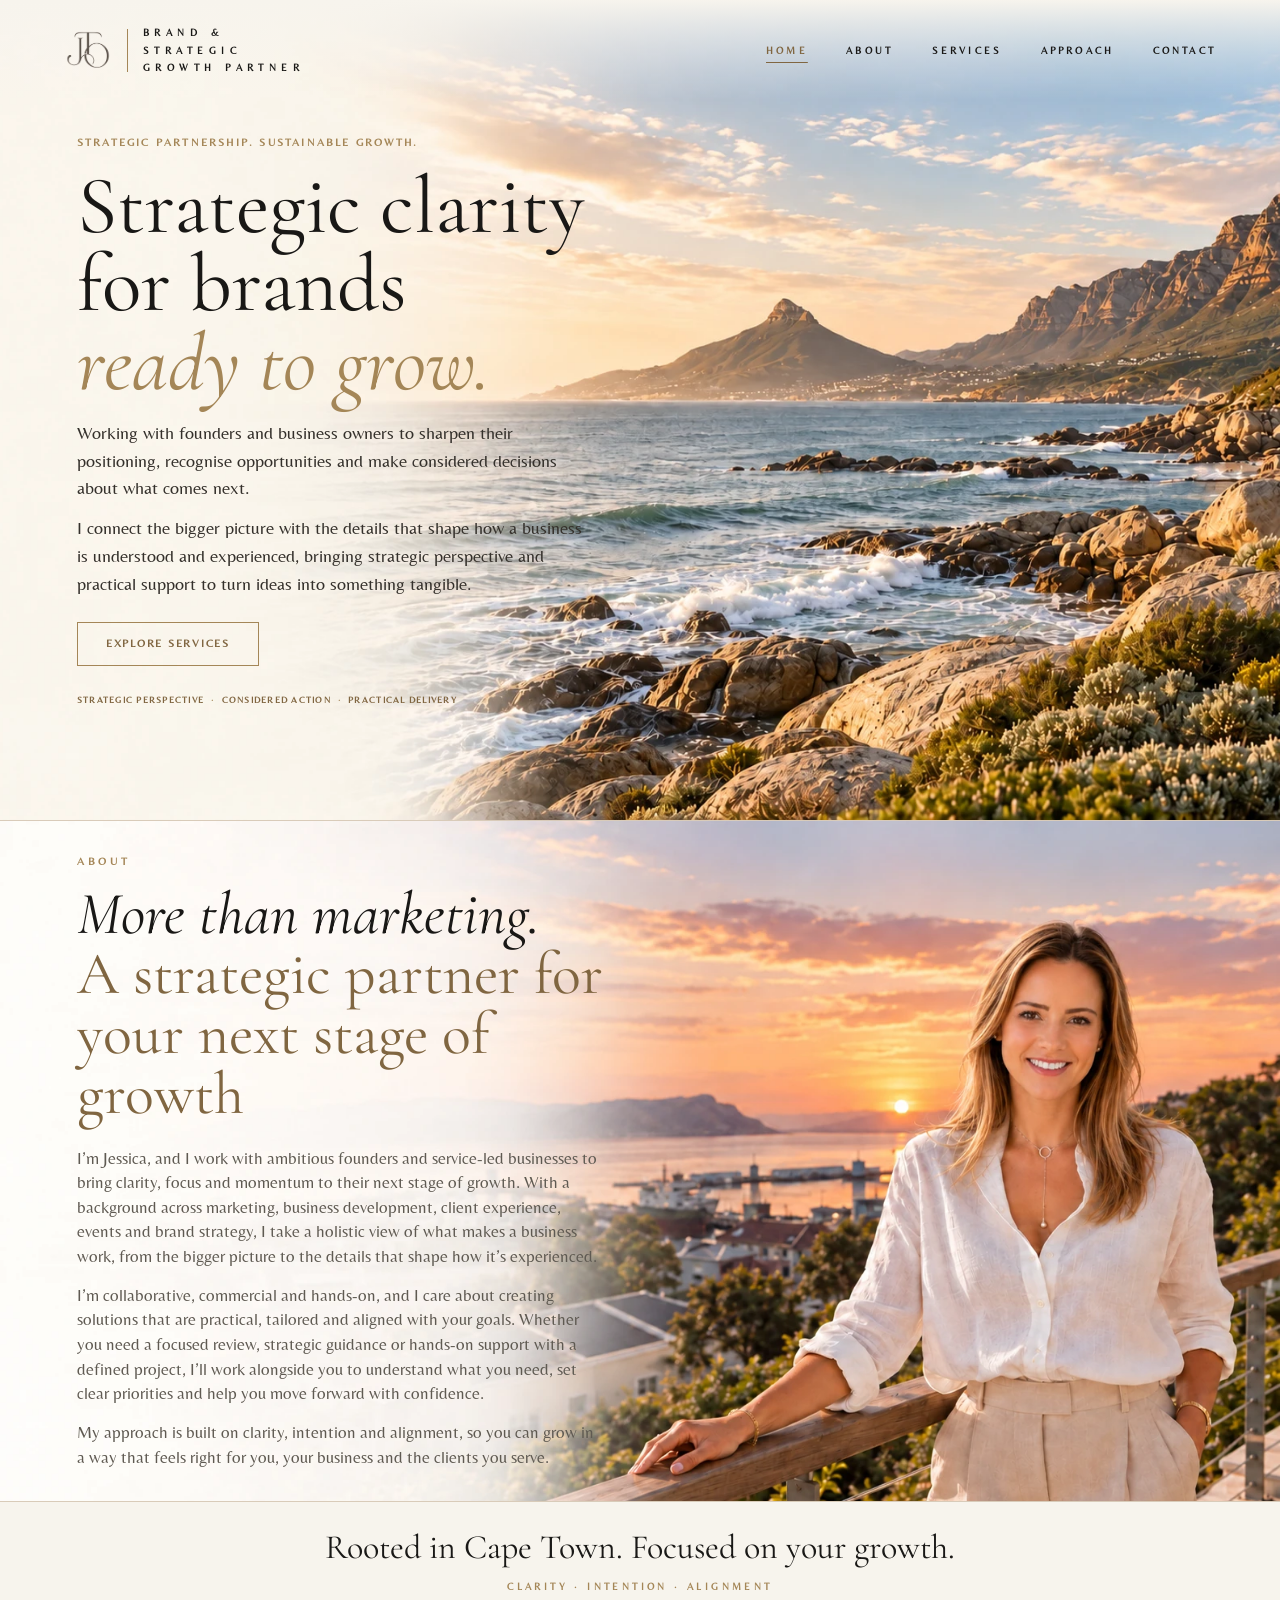
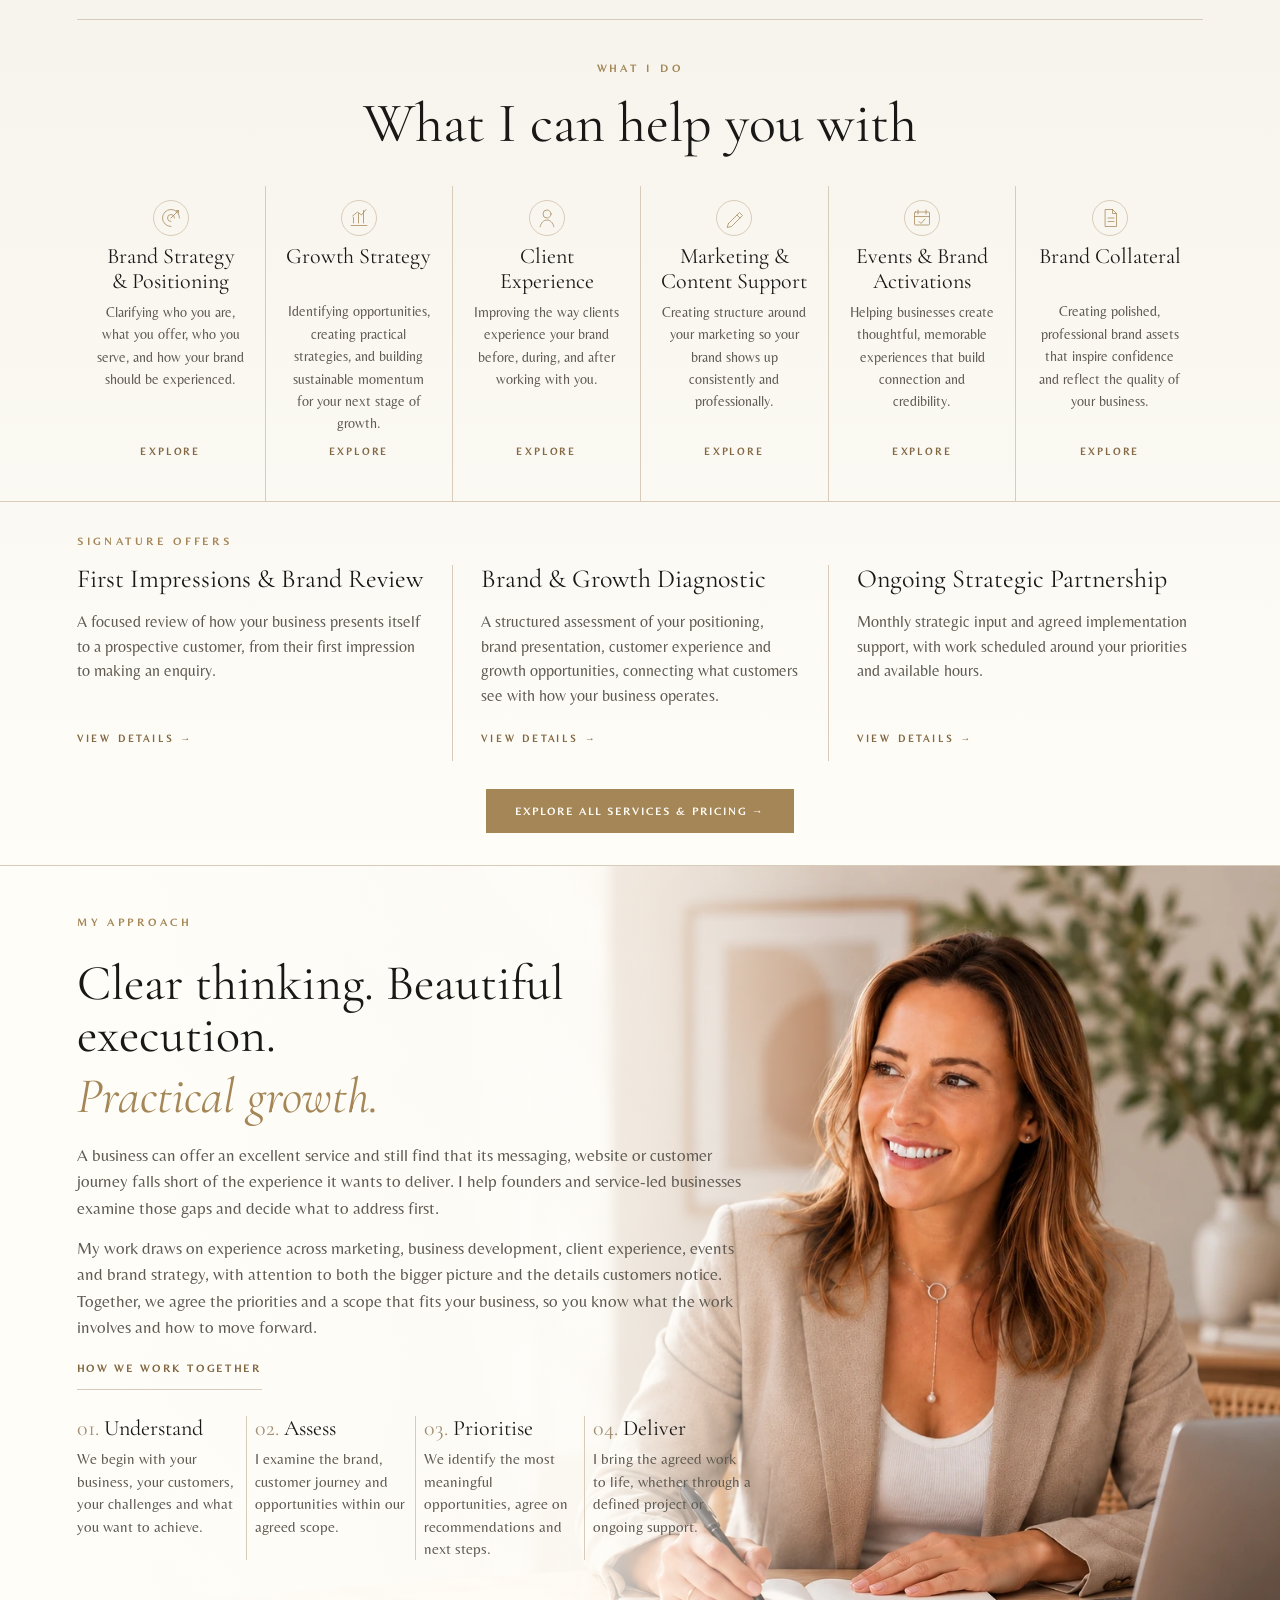
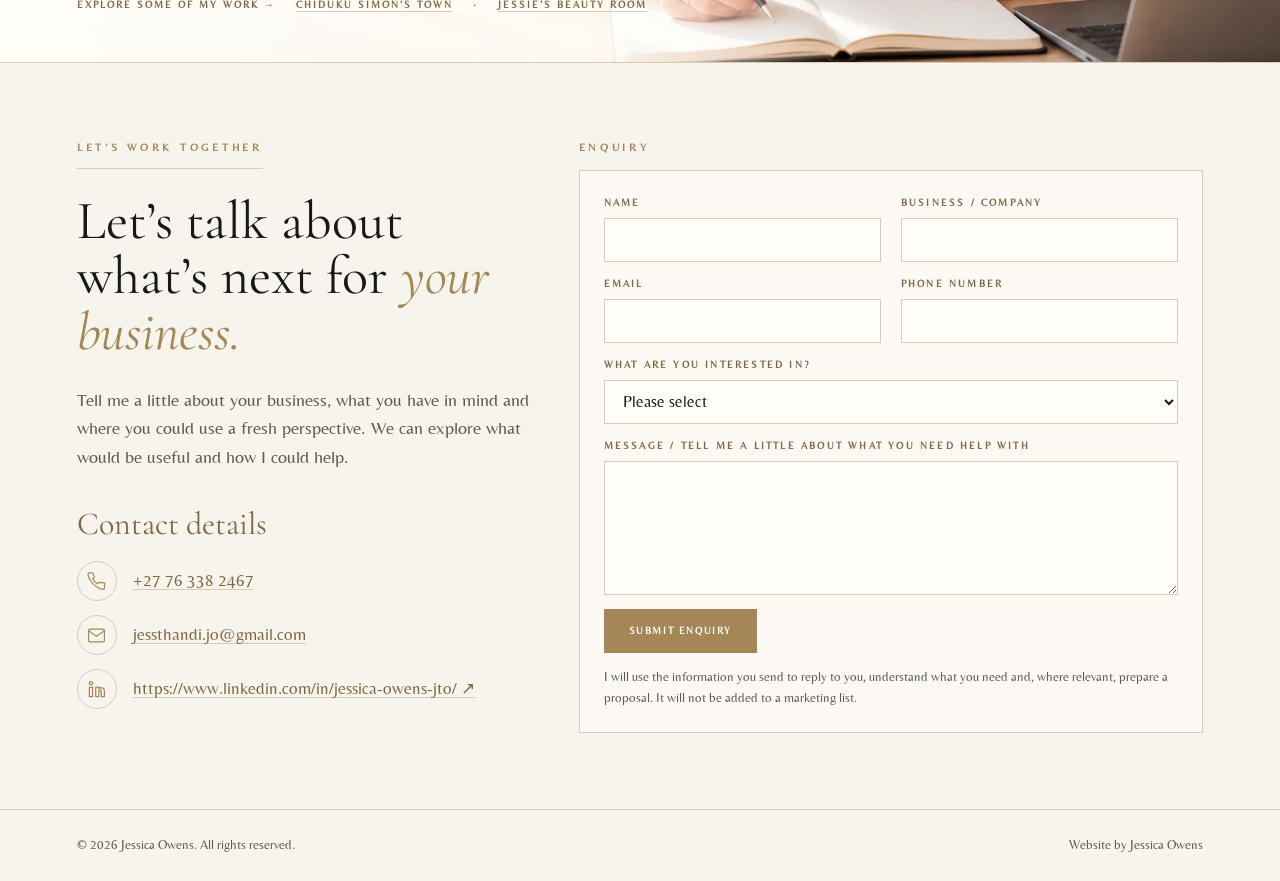
==== commit d635fa95: "Refine services and pricing page Update offer names, descriptions and pricing across the services pa" ====
--- a/index.html
+++ b/index.html
@@ -348,7 +348,7 @@
           <p class="eyebrow" id="featured-offers-title">Signature Offers</p>
           <div class="featured-offer-grid">
             <article class="offer-card">
-              <h3>Brand &amp; Customer Experience Review</h3>
+              <h3>First Impressions &amp; Brand Review</h3>
               <p>A focused review of how your business presents itself to a prospective customer, from their first impression to making an enquiry.</p>
               <a class="text-link" href="/services-pricing.html#brand-customer-experience-review">View Details &rarr;</a>
             </article>
@@ -460,10 +460,10 @@
             <span>What are you interested in?</span>
             <select name="interest" data-enquiry-select required>
               <option value="">Please select</option>
-              <option value="Brand &amp; Customer Experience Review">Brand &amp; Customer Experience Review</option>
+              <option value="First Impressions &amp; Brand Review">First Impressions &amp; Brand Review</option>
               <option value="Digital Presence Review">Digital Presence Review</option>
               <option value="Brand &amp; Growth Diagnostic">Brand &amp; Growth Diagnostic</option>
-              <option value="Brand &amp; Growth Implementation">Brand &amp; Growth Implementation</option>
+              <option value="Brand Building Projects">Brand Building Projects</option>
               <option value="Ongoing Strategic Partnership">Ongoing Strategic Partnership</option>
               <option value="One-Page Website">One-Page Website</option>
               <option value="Brochure Website">Brochure Website</option>
--- a/styles.css
+++ b/styles.css
@@ -3,6 +3,13 @@
   src: url("assets/fonts/belleza-regular.ttf") format("truetype");
   font-style: normal;
   font-weight: 400;
+  font-display: swap;
+}
+@font-face {
+  font-family: Manrope;
+  src: url("assets/fonts/manrope-variable.ttf") format("truetype");
+  font-style: normal;
+  font-weight: 200 800;
   font-display: swap;
 }
 @font-face {
@@ -1609,6 +1616,20 @@
 .pricing-contact a { width: fit-content; overflow-wrap: anywhere; }
 .pricing-enquiry .button { padding-block: 14px; text-align: center; }
 
+.pricing-page .pricing-content { --font-body: Manrope, Arial, sans-serif; font-family: var(--font-body); }
+.pricing-page .pricing-intro > .eyebrow { margin: 0 0 18px; color: var(--accent-dark); }
+.pricing-page .pricing-intro .pricing-lead { font-size: 20px; line-height: 1.55; color: var(--ink); }
+.pricing-page .pricing-intro p:not(.eyebrow) { line-height: 1.7; }
+.pricing-page .pricing-offer[open] { background: var(--white); }
+.pricing-page .pricing-details .pricing-explanation { font-size: 14px; line-height: 1.7; color: var(--muted); }
+.pricing-page .pricing-notes { position: relative; isolation: isolate; padding-block: 28px; margin-top: 28px; color: var(--ink); line-height: 1.7; }
+.pricing-page .pricing-notes::before { content: ""; position: absolute; inset: 0 calc(50% - 50vw); z-index: -1; background: var(--soft); }
+.pricing-page .pricing-notes ul { margin-bottom: 0; }
+.pricing-page .pricing-information ul { max-width: 820px; padding-left: 20px; margin: 20px 0 0; color: var(--muted); font-size: 16px; line-height: 1.7; }
+.pricing-page .pricing-information li { margin-bottom: 10px; }
+.pricing-page .pricing-information li::marker { color: var(--accent); }
+.pricing-page .pricing-information li:last-child { margin-bottom: 0; }
+
 @media (max-width: 620px) {
   .pricing-content { padding-top: 132px; }
   .pricing-intro { margin-bottom: 38px; }
@@ -1681,6 +1702,11 @@
 .hero .intro p + p { margin-top: 11px; }
 .hero .button { width: fit-content; min-height: 40px; padding: 10px 28px; font-size: 9px; letter-spacing: 0.16em; border-color: var(--line); }
 .hero .button:hover { background: rgba(166, 135, 82, 0.07); color: var(--accent-dark); border-color: var(--accent); transform: none; }
+.services-section .featured-offers > .approach-pricing-link .button { background: var(--accent); border-color: var(--accent); color: var(--white); }
+.services-section .featured-offers > .approach-pricing-link .button:hover,
+.services-section .featured-offers > .approach-pricing-link .button:focus,
+.services-section .featured-offers > .approach-pricing-link .button:active { background: var(--accent-dark); border-color: var(--accent-dark); color: var(--white); transform: none; }
+.services-section .featured-offers > .approach-pricing-link .button:focus-visible { outline: 1px solid var(--accent-dark); outline-offset: 4px; }
 .hero .location-line { display: flex; flex-wrap: wrap; gap: 8px 0; max-width: none; margin: 32px 0 0; font-size: 8px; letter-spacing: 0.12em; color: var(--accent-dark); }
 .hero .location-line span { white-space: nowrap; }
 .hero .location-line span::before { content: none; }
@@ -1817,6 +1843,7 @@
 .approach-portrait img { position: absolute; inset: 0; width: 100%; height: 100%; object-fit: cover; object-position: 50% top; }
 .approach-section > .portfolio-line { grid-column: 1; margin: 0; align-self: end; }
 .pricing-offer > summary { scroll-margin-top: 82.5px; }
+.pricing-offer > summary.is-link-arrival:focus { outline: none; }
 
 @media (max-width: 860px) {
   .approach-section { grid-template-columns: 1fr; }
@@ -1996,7 +2023,16 @@
 .about-closing div { padding: 26px var(--gutter); }
 .about-closing h2 { max-width: none; font-size: 34px; line-height: 1.15; }
 .about-closing .eyebrow { margin: 12px 0 0; font-size: 10px; }
-body:has(#about:target) .site-nav a[href="#about"] {
+.cape-band.about-closing { position: relative; }
+.about-closing::after { content: ""; position: absolute; bottom: 0; left: var(--gutter); right: var(--gutter); border-top: 1px solid var(--line); pointer-events: none; }
+@media (min-width: 1025px) {
+  .about-feature .about-copy { padding-top: 32px; padding-bottom: 32px; }
+  .about-feature .about-copy .eyebrow { margin-bottom: 14px; }
+  .about-feature .about-copy h2 { margin-bottom: 22px; }
+  .about-feature .about-copy p:not(.eyebrow) { font-size: 17px; line-height: 1.45; }
+  .about-feature .about-copy p:not(.eyebrow) + p:not(.eyebrow) { margin-top: 14px; }
+}
+.site-nav a[aria-current="location"] {
   color: var(--accent-dark);
   text-decoration: underline;
   text-underline-offset: 8px;
@@ -2029,6 +2065,13 @@
 .site-header, .eyebrow, .button, .text-link, .portfolio-line,
 .approach-pricing-link, .enquiry-form label { font-family: var(--font-body); }
 .site-header { background: transparent; }
+.site-header[data-surface] { isolation: isolate; }
+.site-header[data-surface]::before { content: ""; position: absolute; inset: 0 0 auto; height: 1px; transform: translateY(var(--header-edge-height, 0px)) scaleY(calc(-1 * var(--header-edge-scale, 1))); transform-origin: top; z-index: -1; pointer-events: none; background-image: var(--header-section-fade), var(--header-section-image); background-size: 100% 100%, var(--header-image-size); background-position: 0 0, var(--header-image-position); background-repeat: no-repeat; opacity: 0; transition: opacity 280ms ease; }
+.site-header.is-scrolled[data-surface="image"] { background: transparent; box-shadow: none; backdrop-filter: none; }
+.site-header.is-scrolled[data-surface="image"]::before { opacity: 1; }
+.site-header[data-surface]::after { content: ""; position: absolute; inset: 0 0 -3px; z-index: -1; pointer-events: none; backdrop-filter: blur(18px); mask-image: linear-gradient(#000 0%, #000 75%, transparent 100%); opacity: 0; transition: opacity 280ms ease; }
+.site-header.is-scrolled[data-surface="image"]::after { opacity: 1; }
+.site-header.is-scrolled[data-surface="cream"] { background: var(--paper); box-shadow: none; }
 .pricing-page .site-header { background: var(--paper); }
 .about-copy p:not(.eyebrow), .approach-copy, .panel-list li,
 .pricing-details, .pricing-information p, .contact-introduction { font-size: 16px; line-height: 1.65; }
@@ -2050,13 +2093,18 @@
 .hero-media::before { content: none; }
 .hero-media::after { height: 100px; background: linear-gradient(var(--paper), transparent); }
 .hero-picture img { object-position: center; }
-.hero-copy { position: relative; width: 49%; max-width: 720px; padding: 48px 0 40px var(--gutter); }
+.hero-copy { position: relative; width: 49%; max-width: 720px; padding: 24px 0 64px var(--gutter); }
 .hero h1 { font-size: 82px; line-height: 0.96; max-width: none; }
 .hero .eyebrow { font-size: 11px; letter-spacing: 0.2em; margin-bottom: 28px; }
 .hero .intro { max-width: 510px; font-size: 18px; line-height: 1.55; margin: 32px 0 24px; }
-.hero .intro p + p { margin-top: 20px; }
+.hero .intro p + p { margin-top: 12px; }
 .hero .button { min-height: 44px; padding: 12px 28px; font-size: 11px; border-color: var(--accent); }
 .hero .location-line { margin-top: 28px; font-size: 9px; letter-spacing: 0.14em; }
+@media (min-width: 861px) {
+  .hero .eyebrow { margin-bottom: 16px; }
+  .hero .intro { margin-top: 16px; }
+  .hero .location-line { margin-top: 26px; }
+}
 @media (min-width: 1200px) {
   .services-section > h2 { font-size: 46px; }
   .services-section .card-trigger { grid-template-rows: 32px 56px 1fr auto; }
@@ -2075,7 +2123,7 @@
   .hero-media { position: relative; order: -1; height: 300px; flex: none; }
   .hero-media::after { height: 64px; }
   .hero-picture img { object-position: right center; }
-  .hero-copy { width: 100%; max-width: none; padding: 32px var(--gutter) 36px; }
+  .hero-copy { width: 100%; max-width: none; padding: 24px var(--gutter) 44px; }
   .hero h1 { font-size: 64px; }
   .hero .intro { max-width: 560px; font-size: 18px; }
   .service-card { padding: 28px 20px; min-height: 0; }
@@ -2089,7 +2137,7 @@
   .hero h1 { font-size: 50px; }
   .hero .eyebrow { font-size: 9px; }
   .hero .intro { font-size: 17px; line-height: 1.65; margin-block: 28px 26px; }
-  .hero .intro p + p { margin-top: 14px; }
+  .hero .intro p + p { margin-top: 10px; }
   .hero .location-line { margin-top: 22px; gap: 4px; font-size: 9px; }
   .service-card { padding: 30px 12px; }
   .service-card h3, .service-card p { min-height: 0; }
@@ -2111,41 +2159,50 @@
 .services-section { --services-inset: var(--gutter); padding: 40px var(--services-inset) 0; }
 .services-section > .eyebrow { margin-bottom: 16px; }
 .services-section > h2 { font-size: 56px; line-height: 1.1; margin-bottom: 32px; }
-.services-section .service-card { min-height: 0; padding: 16px 20px 24px; }
-.services-section .card-trigger { display: grid; grid-template-rows: 36px 80px 1fr 44px; gap: 16px; height: 100%; min-height: 0; }
-.services-section .service-card svg { width: 36px; height: 36px; margin: 0 auto; }
+.services-section .service-card { min-height: 0; padding: 14px 20px; }
+.services-section .card-trigger { display: grid; grid-template-rows: 36px minmax(48px, auto) 1fr 44px; gap: 8px; height: 100%; min-height: 0; }
+.services-section .service-card svg { width: 36px; height: 36px; margin: 0 auto; padding: 5px; border: 1px solid var(--line); border-radius: 50%; }
 .services-section .service-card h3 { min-height: 0; font-size: 24px; line-height: 1.1; }
-.services-section .service-card p { min-height: 0; margin: 0; font-size: 16px; line-height: 1.5; }
+.services-section .service-card p { min-height: 0; margin: 0; font-size: 15.5px; line-height: 1.55; }
 .services-section .service-card .text-link { display: flex; align-items: center; justify-content: center; margin: 0; }
+.services-section .service-card .text-link::after { content: none; }
 .services-section .featured-offers { padding: 32px 0; }
-.featured-offers > .eyebrow { margin-bottom: 24px; }
-.featured-offer-grid { grid-template-columns: repeat(3, minmax(0, 1fr)); }
-.featured-offers .offer-card { display: grid; grid-template-rows: minmax(70px, auto) 1fr auto; align-content: start; gap: 16px; padding: 0 28px; }
+.featured-offers > .eyebrow { margin-bottom: 16px; }
+.featured-offer-grid { grid-template-columns: repeat(3, minmax(0, 1fr)); row-gap: 10px; }
+.featured-offers .offer-card { display: grid; grid-row: span 3; grid-template-rows: subgrid; align-content: start; gap: 10px; padding: 0 28px; }
 .featured-offers .offer-card + .offer-card { border-left: 1px solid var(--line); }
 .featured-offers .offer-card:last-child { padding-right: 0; }
-.featured-offers .offer-card h3 { font-size: 32px; line-height: 1.1; margin: 0; }
-.featured-offers .offer-card p { font-size: 17px; line-height: 1.55; margin: 0; }
-.featured-offers .text-link { justify-self: start; align-self: end; min-height: 44px; display: inline-flex; align-items: center; margin: 0; }
+.featured-offers .offer-card h3 { font-size: 30px; line-height: 1.1; margin: 0; }
+.featured-offers .offer-card p { font-size: 17px; line-height: 1.55; margin: 6px 0 0; }
+.featured-offers .text-link { justify-self: start; align-self: end; min-height: 44px; display: inline-flex; align-items: center; margin: -2px 0 0; }
 .featured-offers > .approach-pricing-link { margin: 28px 0 0; text-align: center; }
 .featured-offers .approach-pricing-link a { max-width: 100%; min-height: 44px; padding: 12px 28px; font-size: 11px; line-height: 1.5; letter-spacing: 0.18em; text-decoration: none; text-align: center; }
+@media (min-width: 1025px) {
+  .services-section .service-card h3 { font-size: 22px; }
+  .services-section .service-card p { font-size: 14px; line-height: 1.6; }
+  .services-section .featured-offers .offer-card h3 { font-size: 26px; }
+  .services-section .featured-offers .offer-card p { font-size: 16px; }
+}
 @media (max-width: 1199px) {
-  .services-section .service-card { padding-block: 24px; }
+  .services-section .service-card { padding-block: 20px; }
 }
 @media (max-width: 1024px) {
   .services-section > h2 { font-size: 48px; }
-  .featured-offer-grid { grid-template-columns: 1fr; }
-  .featured-offers .offer-card { grid-template-rows: auto auto auto; padding: 24px 0; gap: 12px; }
+  .featured-offer-grid { grid-template-columns: 1fr; row-gap: 0; }
+  .featured-offers .offer-card { grid-row: auto; grid-template-rows: auto auto auto; padding: 24px 0; gap: 10px; }
+  .featured-offers .offer-card:first-child { padding-top: 20px; }
+  .featured-offers .text-link { margin-top: -2px; }
   .featured-offers .offer-card + .offer-card { border-left: 0; border-top: 1px solid var(--line); }
   .featured-offers > .eyebrow { margin-bottom: 0; }
 }
 @media (max-width: 620px) {
   .services-section { padding-top: 32px; }
   .services-section > h2 { font-size: 40px; margin-bottom: 24px; }
-  .services-section .service-card { padding: 28px 8px; }
-  .services-section .card-trigger { grid-template-rows: 36px auto auto 44px; gap: 16px; }
+  .services-section .service-card { padding: 24px 8px 18px; }
+  .services-section .card-trigger { grid-template-rows: 36px auto auto 44px; gap: 8px; }
   .services-section .service-card h3 { font-size: 28px; }
   .services-section .featured-offers { padding-block: 28px; }
-  .featured-offers .offer-card h3 { font-size: 30px; }
+  .featured-offers .offer-card h3 { font-size: 28px; }
   .featured-offers .approach-pricing-link a { padding-inline: 18px; letter-spacing: 0.12em; }
 }
 
@@ -2154,24 +2211,32 @@
 .approach-feature .approach-copy > .eyebrow { margin-bottom: 26px; }
 .approach-feature .approach-copy h2 { max-width: none; font-size: 50px; line-height: 1.05; }
 .approach-feature .approach-copy h2 em { display: block; margin-top: 8px; }
-.approach-feature .process-introduction { max-width: 610px; margin: 30px 0; }
-.approach-feature .process-introduction p + p { margin-top: 22px; }
-.approach-feature .approach-copy h3 { padding-top: 24px; margin: 0 0 24px; border-top: 1px solid var(--line); font-family: var(--font-body); font-size: 11px; line-height: 1.5; letter-spacing: 0.24em; }
+.approach-feature .process-introduction { max-width: 690px; margin: 20px 0; }
+.approach-feature .process-introduction p + p { margin-top: 14px; }
+.approach-feature .approach-copy h3 { width: fit-content; padding: 0 0 12px; margin: 0 0 16px; border-top: 0; border-bottom: 1px solid var(--line); font-family: var(--font-body); font-size: 11px; line-height: 1.5; letter-spacing: 0.24em; }
 .approach-feature .engagement-steps { display: grid; grid-template-columns: repeat(4, minmax(0, 1fr)); gap: 0; margin: 0; padding: 0; list-style: none; counter-reset: engagement; }
-.approach-feature .engagement-steps li { counter-increment: engagement; margin: 0; padding: 0 20px; border-left: 1px solid var(--line); }
+.approach-feature .engagement-steps li { counter-increment: engagement; margin: 0; padding: 0 12px; border-left: 1px solid var(--line); }
 .approach-feature .engagement-steps li:first-child { border-left: 0; padding-left: 0; }
 .approach-feature .engagement-steps li:last-child { padding-right: 0; }
-.approach-feature .engagement-steps li::before { content: counter(engagement, decimal-leading-zero); display: block; margin-bottom: 8px; color: var(--accent-dark); font-family: var(--font-heading); font-size: 44px; line-height: 1; }
-.approach-feature .engagement-steps h4 { margin: 0 0 10px; color: var(--ink); font-family: var(--font-heading); font-size: 28px; font-weight: 400; line-height: 1.1; }
-.approach-feature .engagement-steps p { margin: 0; font-size: 16px; line-height: 1.55; }
+.approach-feature .engagement-steps li::before { content: none; }
+.approach-feature .engagement-steps h4::before { content: counter(engagement, decimal-leading-zero) ". "; color: #a18e74; }
+.approach-feature .engagement-steps h4 { margin: 0 0 8px; color: var(--ink); font-family: var(--font-heading); font-size: 22px; font-weight: 400; line-height: 1.1; }
+.approach-feature .engagement-steps p { margin: 0; font-size: 14.5px; line-height: 1.55; }
 .approach-background { position: absolute; inset: 0; z-index: -1; }
 .approach-background img { width: 100%; height: 100%; object-fit: cover; object-position: right top; }
 .approach-background::after { content: ""; position: absolute; inset: 0; background: linear-gradient(90deg, var(--white) 0%, rgba(255, 253, 248, 0.85) 46%, rgba(255, 253, 248, 0) 66%); pointer-events: none; }
 .approach-feature > .portfolio-line { position: relative; width: 60%; margin-top: 36px; font-size: 10px; letter-spacing: 0.2em; gap: 12px 20px; }
 .approach-feature .portfolio-projects { flex-wrap: wrap; }
+@media (min-width: 1025px) {
+  .approach-feature .approach-copy { font-size: 17px; line-height: 1.55; }
+  .approach-feature .approach-copy h3 { max-width: 610px; }
+  .approach-feature .engagement-steps { max-width: 760px; }
+  .approach-feature .engagement-steps li { padding-inline: 8px; }
+}
 @media (max-width: 1199px) and (min-width: 1025px) {
   .approach-feature .approach-copy h2 { font-size: 46px; }
   .approach-feature .approach-copy { font-size: 17px; }
+  .approach-feature .engagement-steps h4 { font-size: 20px; }
 }
 @media (max-width: 1024px) {
   .approach-feature .approach-copy { width: 100%; }
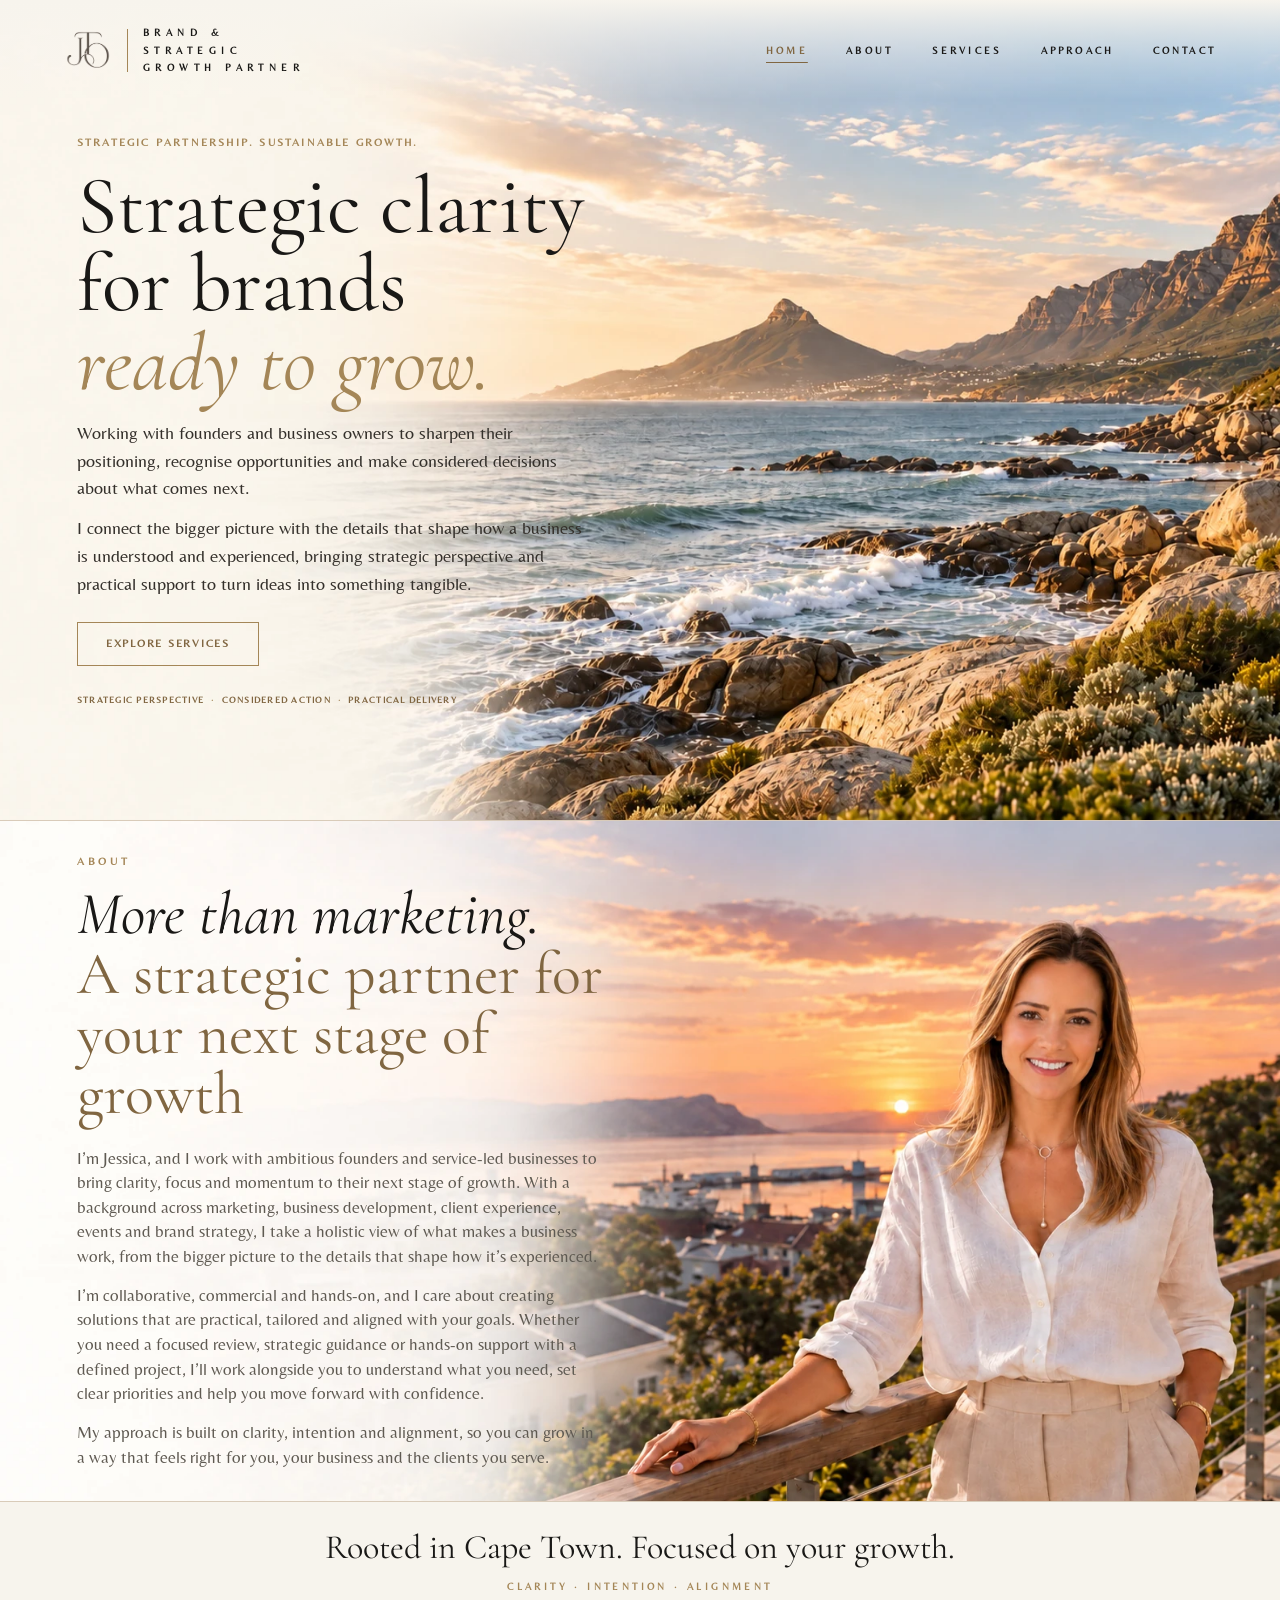
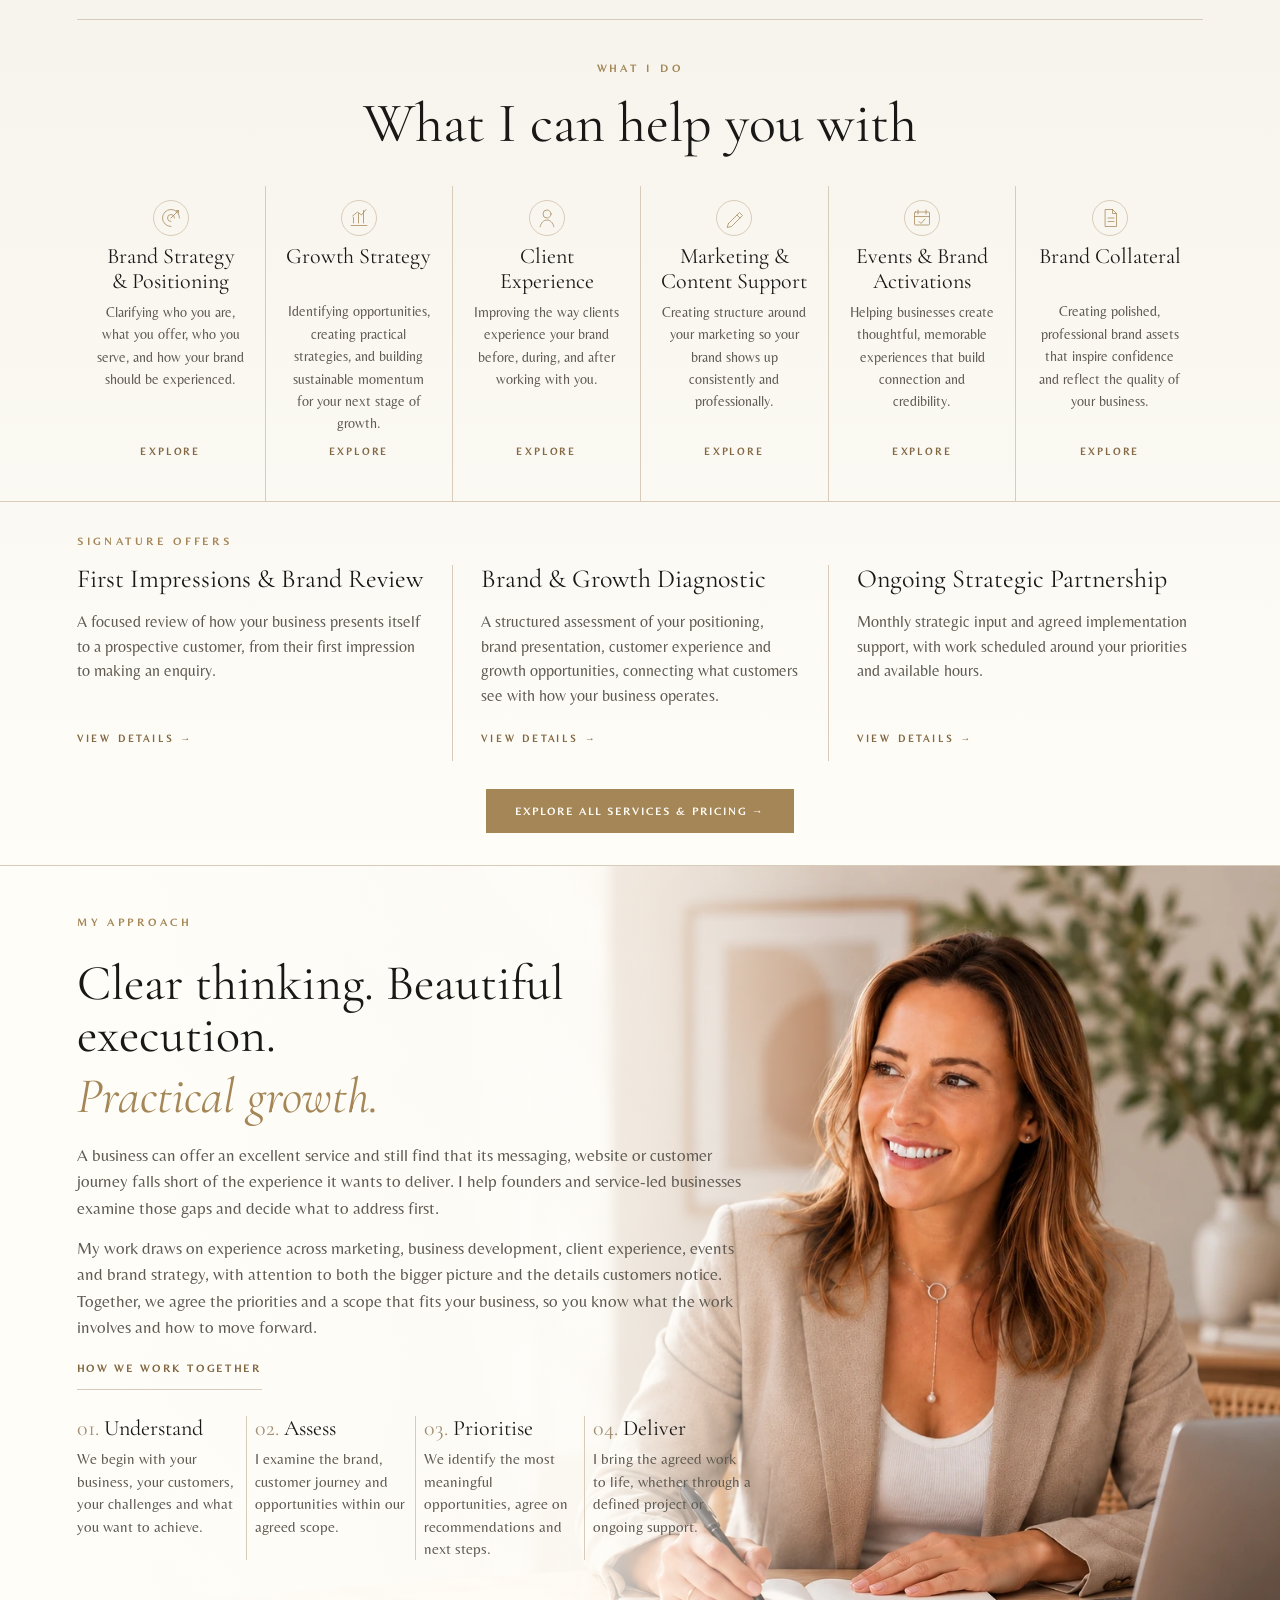
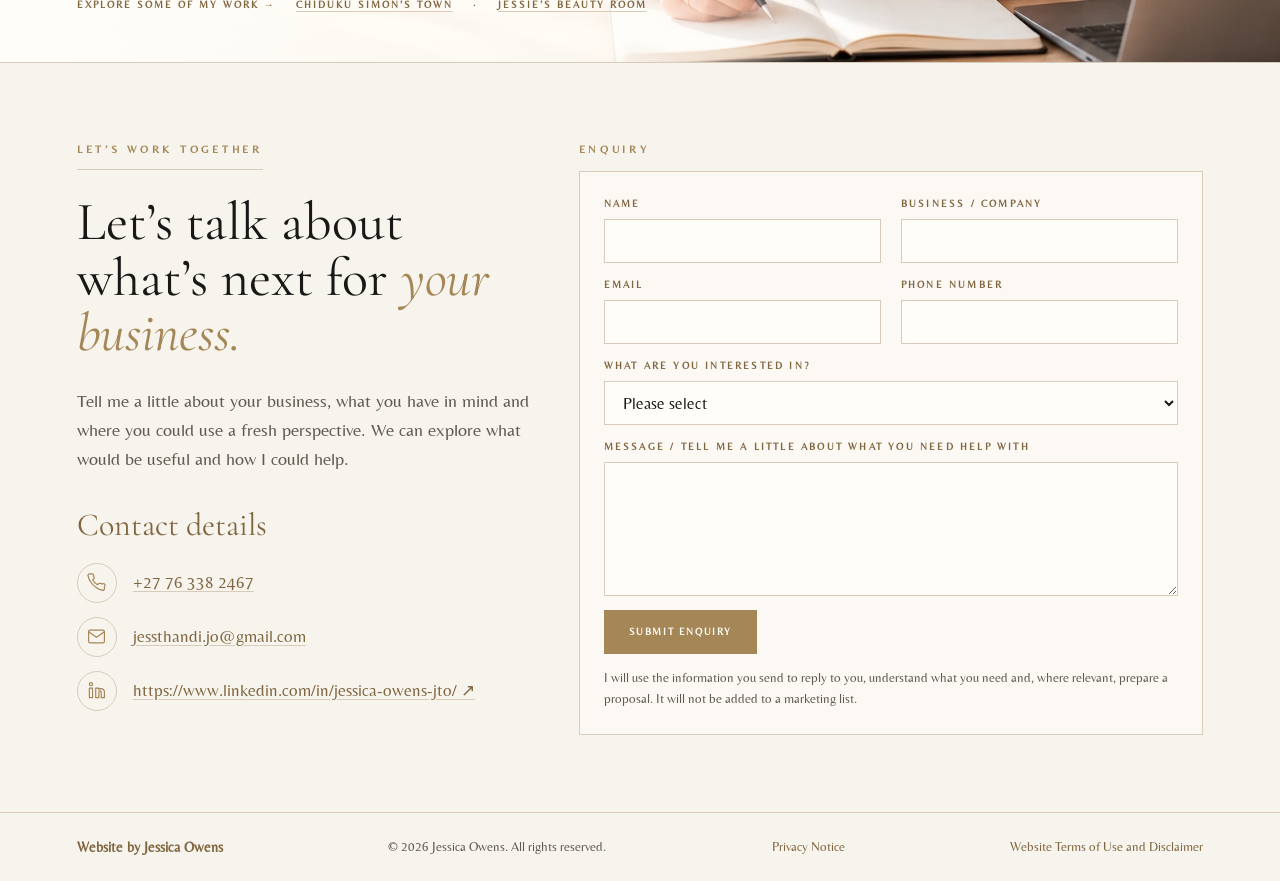
==== commit 4649f9b3: "Add legal disclosures and refine footer Adds expandable Privacy Notice and Terms disclosures to both" ====
--- a/index.html
+++ b/index.html
@@ -350,20 +350,20 @@
             <article class="offer-card">
               <h3>First Impressions &amp; Brand Review</h3>
               <p>A focused review of how your business presents itself to a prospective customer, from their first impression to making an enquiry.</p>
-              <a class="text-link" href="/services-pricing.html#brand-customer-experience-review">View Details &rarr;</a>
+              <a class="text-link" href="/services-pricing#brand-customer-experience-review">View Details &rarr;</a>
             </article>
             <article class="offer-card" id="diagnostic">
               <h3>Brand &amp; Growth Diagnostic</h3>
               <p>A structured assessment of your positioning, brand presentation, customer experience and growth opportunities, connecting what customers see with how your business operates.</p>
-              <a class="text-link" href="/services-pricing.html#brand-growth-diagnostic">View Details &rarr;</a>
+              <a class="text-link" href="/services-pricing#brand-growth-diagnostic">View Details &rarr;</a>
             </article>
             <article class="offer-card partnership-card">
               <h3>Ongoing Strategic Partnership</h3>
               <p>Monthly strategic input and agreed implementation support, with work scheduled around your priorities and available hours.</p>
-              <a class="text-link" href="/services-pricing.html#ongoing-strategic-partnership">View Details &rarr;</a>
+              <a class="text-link" href="/services-pricing#ongoing-strategic-partnership">View Details &rarr;</a>
             </article>
           </div>
-          <p class="approach-pricing-link"><a class="button button-ghost" href="/services-pricing.html">EXPLORE ALL SERVICES &amp; PRICING &rarr;</a></p>
+          <p class="approach-pricing-link"><a class="button button-ghost" href="/services-pricing">EXPLORE ALL SERVICES &amp; PRICING &rarr;</a></p>
         </div>
       </section>
 
@@ -485,8 +485,45 @@
     </main>
 
     <footer class="site-footer">
-      <p class="footer-copyright">&copy; 2026 Jessica Owens. All rights reserved.</p>
-      <p class="footer-credit">Website by <a href="https://jessicaowens.co.za/">Jessica Owens</a></p>
+      <div class="footer-legal">
+        <section class="footer-legal-panel" id="privacy-notice" aria-labelledby="privacy-notice-title" tabindex="-1" hidden>
+          <div class="footer-panel-heading">
+            <h2 id="privacy-notice-title">Privacy Notice</h2>
+            <button type="button" class="footer-panel-close" data-footer-close aria-label="Close Privacy Notice">Close</button>
+          </div>
+          <div class="footer-legal-copy">
+            <p>I am Jessica Owens, an independent consultant. I handle your personal information in line with South Africa&rsquo;s Protection of Personal Information Act (POPIA).</p>
+            <p>The enquiry form asks for your name, email address, service of interest and message. These fields are required to submit an enquiry. Your business or company name and phone number are optional. I use the information you provide to respond, understand what you need and, where relevant, prepare a proposal.</p>
+            <p>I do not add enquiry details to a marketing list. Please do not include confidential or sensitive personal information in your message.</p>
+            <p>Netlify hosts this website and processes its enquiry forms. I use Gmail for email correspondence. These providers may process information outside South Africa.</p>
+            <p>The site also uses Netlify Real User Monitoring to measure aggregated website performance. Netlify says this feature does not require browser cookies. See <a href="https://docs.netlify.com/manage/monitoring/real-user-monitoring/">Netlify&rsquo;s documentation</a>.</p>
+            <p>If your enquiry does not become client work, I keep it for up to 12 months after our last contact, then delete it unless it is still active or the law requires me to keep it.</p>
+            <p>You may contact me to ask what personal information I hold about you, request access or correction, or ask for deletion where appropriate. Email me at <a href="mailto:jessthandi.jo@gmail.com">jessthandi.jo@gmail.com</a>. You may also contact the <a href="https://inforegulator.org.za/">Information Regulator</a>.</p>
+          </div>
+        </section>
+        <section class="footer-legal-panel" id="website-terms" aria-labelledby="website-terms-title" tabindex="-1" hidden>
+          <div class="footer-panel-heading">
+            <h2 id="website-terms-title">Website Terms of Use and Disclaimer</h2>
+            <button type="button" class="footer-panel-close" data-footer-close aria-label="Close Website Terms of Use and Disclaimer">Close</button>
+          </div>
+          <div class="footer-legal-copy">
+            <p>This website is operated by Jessica Owens, an independent consultant. These terms apply to your use of the website.</p>
+            <p>The website provides general information about my consultancy and services. It is not advice tailored to your circumstances, and it is not legal, tax, accounting, financial or other regulated professional advice. Please consult an appropriately qualified professional for advice on those matters.</p>
+            <p>Service descriptions, availability and prices may change. Any starting price or scope shown is indicative unless stated otherwise. An enquiry or initial conversation does not create a client engagement. Work begins only after we have agreed in writing to a proposal or service agreement, which sets out the scope, fees, timing and other terms.</p>
+            <p>Business outcomes depend on many factors. I do not promise a particular result, such as revenue, sales, leads, growth or search rankings.</p>
+            <p>You may browse the site and share links to it. Please do not interfere with the website, try to gain unauthorised access or use the enquiry form to send unlawful, harmful or bulk messages.</p>
+            <p>Unless stated otherwise, the website&rsquo;s original text, design, branding and materials belong to me or are used with permission. Please ask before copying or using them commercially. Client names, logos and work shown remain the property of their respective owners.</p>
+            <p>The website may link to third-party sites that I do not control. Their own terms and privacy notices apply. The website may also be unavailable temporarily because of maintenance or technical issues.</p>
+            <p>My use of personal information is explained in the <a href="#privacy-notice" data-footer-disclosure-link>Privacy Notice</a>. These terms are governed by the laws of the Republic of South Africa. Questions about these terms can be sent to <a href="mailto:jessthandi.jo@gmail.com">jessthandi.jo@gmail.com</a>.</p>
+          </div>
+        </section>
+      </div>
+      <div class="footer-bottom">
+        <p class="footer-credit">Website by <a href="https://jessicaowens.co.za/">Jessica Owens</a></p>
+        <p class="footer-copyright">&copy; 2026 Jessica Owens. All rights reserved.</p>
+        <button type="button" class="footer-disclosure-toggle" aria-expanded="false" aria-controls="privacy-notice">Privacy Notice</button>
+        <button type="button" class="footer-disclosure-toggle" aria-expanded="false" aria-controls="website-terms">Website Terms of Use and Disclaimer</button>
+      </div>
     </footer>
 
     <script src="script.js" defer></script>
--- a/styles.css
+++ b/styles.css
@@ -1509,7 +1509,7 @@
 
 .pricing-intro {
   max-width: 850px;
-  margin-bottom: 56px;
+  margin-bottom: 36px;
 }
 
 .pricing-intro h1 {
@@ -1616,23 +1616,42 @@
 .pricing-contact a { width: fit-content; overflow-wrap: anywhere; }
 .pricing-enquiry .button { padding-block: 14px; text-align: center; }
 
-.pricing-page .pricing-content { --font-body: Manrope, Arial, sans-serif; font-family: var(--font-body); }
+.pricing-page .pricing-content { font-family: var(--font-body); font-size: 16px; }
 .pricing-page .pricing-intro > .eyebrow { margin: 0 0 18px; color: var(--accent-dark); }
-.pricing-page .pricing-intro .pricing-lead { font-size: 20px; line-height: 1.55; color: var(--ink); }
+.pricing-page .pricing-intro .pricing-lead { font-size: 18px; line-height: 1.55; color: var(--ink); }
 .pricing-page .pricing-intro p:not(.eyebrow) { line-height: 1.7; }
-.pricing-page .pricing-offer[open] { background: var(--white); }
-.pricing-page .pricing-details .pricing-explanation { font-size: 14px; line-height: 1.7; color: var(--muted); }
-.pricing-page .pricing-notes { position: relative; isolation: isolate; padding-block: 28px; margin-top: 28px; color: var(--ink); line-height: 1.7; }
-.pricing-page .pricing-notes::before { content: ""; position: absolute; inset: 0 calc(50% - 50vw); z-index: -1; background: var(--soft); }
+.pricing-page .pricing-intro .pricing-lead + p { margin-top: 12px; }
+.pricing-page .pricing-group > .eyebrow { width: fit-content; max-width: 100%; }
+.pricing-page .pricing-group > .eyebrow::after { content: ""; display: block; width: 100%; margin-top: 12px; border-bottom: 1px solid var(--line); }
+.pricing-page .pricing-group > .pricing-offer:first-of-type { border-top: 0; }
+.pricing-page .pricing-offer[open] { background: var(--white); padding: 8px 24px 6px; }
+.pricing-page .pricing-details .pricing-explanation { font-size: 13.5px; line-height: 1.7; color: var(--muted); }
+.pricing-page .pricing-notes { padding: 28px 24px; margin-top: 28px; background: var(--soft); color: var(--ink); line-height: 1.7; }
 .pricing-page .pricing-notes ul { margin-bottom: 0; }
-.pricing-page .pricing-information ul { max-width: 820px; padding-left: 20px; margin: 20px 0 0; color: var(--muted); font-size: 16px; line-height: 1.7; }
+.pricing-page .pricing-information ul { max-width: 820px; padding-left: 20px; margin: 20px 0 0; color: var(--muted); font-size: 15px; line-height: 1.7; }
 .pricing-page .pricing-information li { margin-bottom: 10px; }
 .pricing-page .pricing-information li::marker { color: var(--accent); }
 .pricing-page .pricing-information li:last-child { margin-bottom: 0; }
+.pricing-page .pricing-content .eyebrow { font-size: 10px; }
+.pricing-page .pricing-name { font-size: 28px; }
+.pricing-page .pricing-price { font-size: 12.5px; letter-spacing: 0.04em; }
+.pricing-page .pricing-price small { font-size: 10.5px; letter-spacing: 0; }
+.pricing-page .pricing-details,
+.pricing-page .pricing-information p { font-size: 15px; }
+.pricing-page .pricing-notes { font-size: 14px; }
+.pricing-page .pricing-notes h3 { font-size: 24px; }
+.pricing-page .pricing-information h2 { font-size: 35px; }
+.pricing-page .pricing-contact { font-size: 12.5px; }
+.pricing-page .pricing-enquiry-link { font-size: 11.5px; }
+.pricing-page .pricing-enquiry .button { font-size: 10.5px; }
 
 @media (max-width: 620px) {
   .pricing-content { padding-top: 132px; }
-  .pricing-intro { margin-bottom: 38px; }
+  .pricing-page .pricing-offer[open] { padding: 4px 16px 6px; }
+  .pricing-page .pricing-notes { padding: 24px 16px; }
+  .pricing-page .pricing-name { font-size: 24px; }
+  .pricing-page .pricing-information h2 { font-size: 30px; }
+  .pricing-intro { margin-bottom: 28px; }
   .pricing-intro h1 { font-size: 44px; }
   .pricing-offer > summary { grid-template-columns: minmax(0, 1fr) 18px; gap: 12px 18px; padding-block: 22px; }
   .pricing-name { font-size: 26px; }
@@ -1642,11 +1661,9 @@
 }
 
 .site-footer {
-  display: flex;
-  align-items: center;
-  justify-content: space-between;
-  gap: 16px 32px;
-  padding: 24px clamp(22px, 6vw, 90px);
+  display: grid;
+  gap: 12px;
+  padding: 12px clamp(22px, 6vw, 90px);
   border-top: 1px solid var(--line);
   color: var(--muted);
   font-size: 12px;
@@ -1662,7 +1679,11 @@
 }
 
 .footer-credit {
-  text-align: right;
+  text-align: left;
+  color: var(--accent-dark);
+  font-size: 14px;
+  font-weight: 600;
+  line-height: 1.2;
 }
 
 .footer-credit a:hover {
@@ -1675,12 +1696,41 @@
   outline-offset: 4px;
 }
 
+.footer-legal { min-width: 0; text-align: left; }
+.footer-legal:not(:has(.footer-legal-panel:not([hidden]))) { display: none; }
+.footer-legal-panel { padding: 32px; background: var(--white); border-top: 1px solid var(--line); border-bottom: 1px solid var(--line); scroll-margin-top: 110px; }
+.footer-panel-heading { display: flex; align-items: flex-start; justify-content: space-between; gap: 20px; margin-bottom: 20px; }
+.footer-panel-heading h2 { margin: 0; font-size: 30px; line-height: 1.15; }
+.footer-panel-close, .footer-disclosure-toggle { border: 0; background: transparent; color: var(--accent-dark); font: inherit; line-height: 1.6; min-height: 44px; padding: 8px 0; cursor: pointer; }
+.footer-panel-close { flex-shrink: 0; min-width: 44px; text-decoration: underline; text-underline-offset: 3px; }
+.footer-bottom { display: flex; align-items: center; justify-content: space-between; gap: 16px 24px; }
+.footer-bottom > * { margin: 0; }
+.footer-legal-copy { max-width: 80ch; margin-inline: auto; font-size: 15px; line-height: 1.7; overflow-wrap: anywhere; }
+.site-footer .footer-legal-copy p { margin: 0 0 16px; text-align: left; }
+.site-footer .footer-legal-copy p:last-child { margin-bottom: 0; }
+.footer-legal-copy a { color: var(--accent-dark); text-decoration: underline; text-underline-offset: 3px; }
+.footer-legal-panel:focus-visible,
+.footer-panel-close:focus-visible,
+.footer-disclosure-toggle:focus-visible,
+.footer-legal-copy a:focus-visible { outline: 1px solid var(--accent-dark); outline-offset: 3px; }
+
+@media (max-width: 900px) {
+  .site-footer { padding-block: 10px; }
+  .footer-bottom { flex-direction: column; gap: 0; text-align: center; }
+  .footer-bottom > * { display: flex; align-items: center; justify-content: center; min-height: 36px; padding-block: 4px; }
+  .footer-bottom .footer-credit { column-gap: 0.25em; }
+  .footer-bottom p { text-align: center; }
+}
+
 @media (max-width: 620px) {
   .site-footer {
-    flex-direction: column;
-    align-items: center;
     gap: 8px;
   }
+  .site-footer:not(:has(.footer-legal-panel:not([hidden]))) { padding-block: 8px; }
+  .footer-bottom > * { min-height: 34px; }
+  .footer-legal-panel { padding: 24px 16px; }
+  .footer-panel-heading { gap: 12px; }
+  .footer-panel-heading h2 { font-size: 26px; }
 
   .site-footer p {
     text-align: center;
@@ -2289,6 +2339,8 @@
   .contact-refined .contact-invitation h2 { font-size: 40px; }
   .contact-refined .contact-introduction { font-size: 17px; }
   .contact-refined .enquiry-form { padding: 20px 16px; gap: 16px; }
+  .contact-refined .form-submit { justify-self: center; }
+  .contact-refined .form-note { text-align: left; }
   .contact-refined .connection-details a { gap: 12px; }
   .contact-refined .connection-details dl { font-size: 16px; }
 }
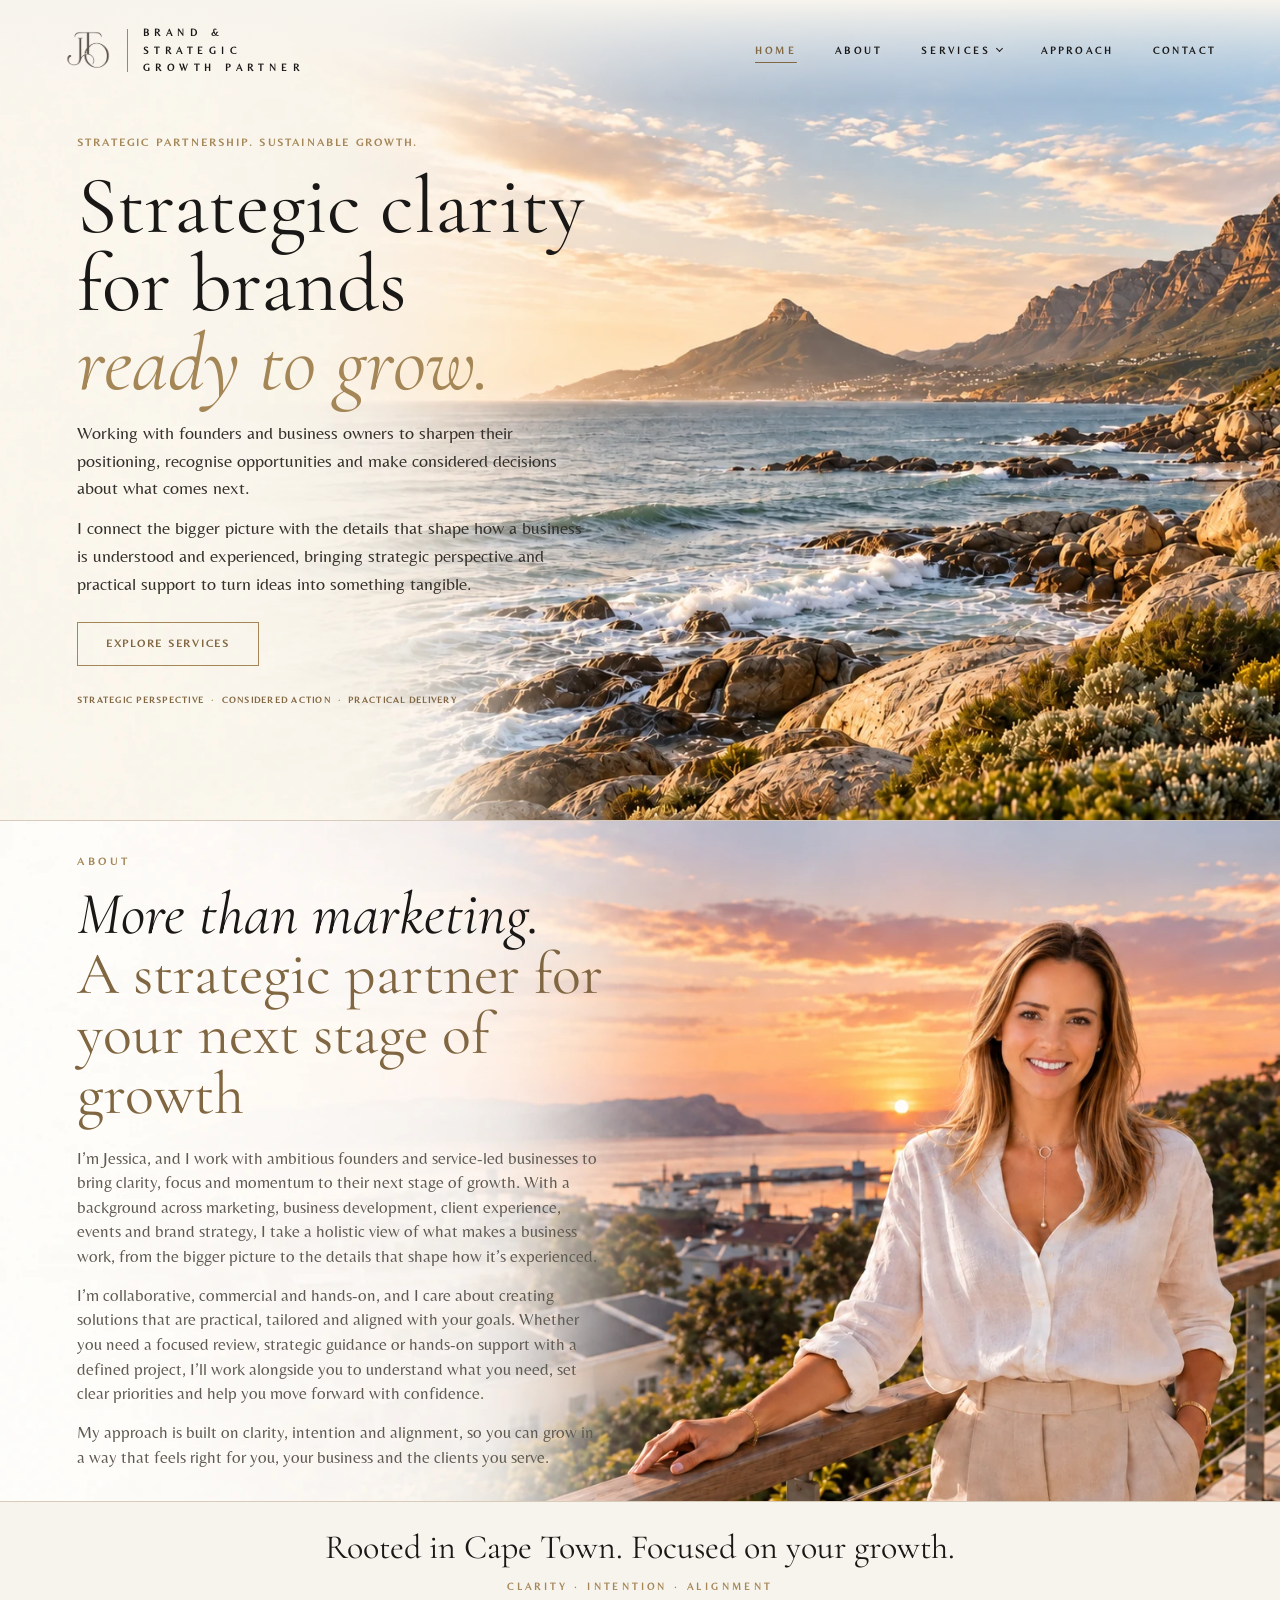
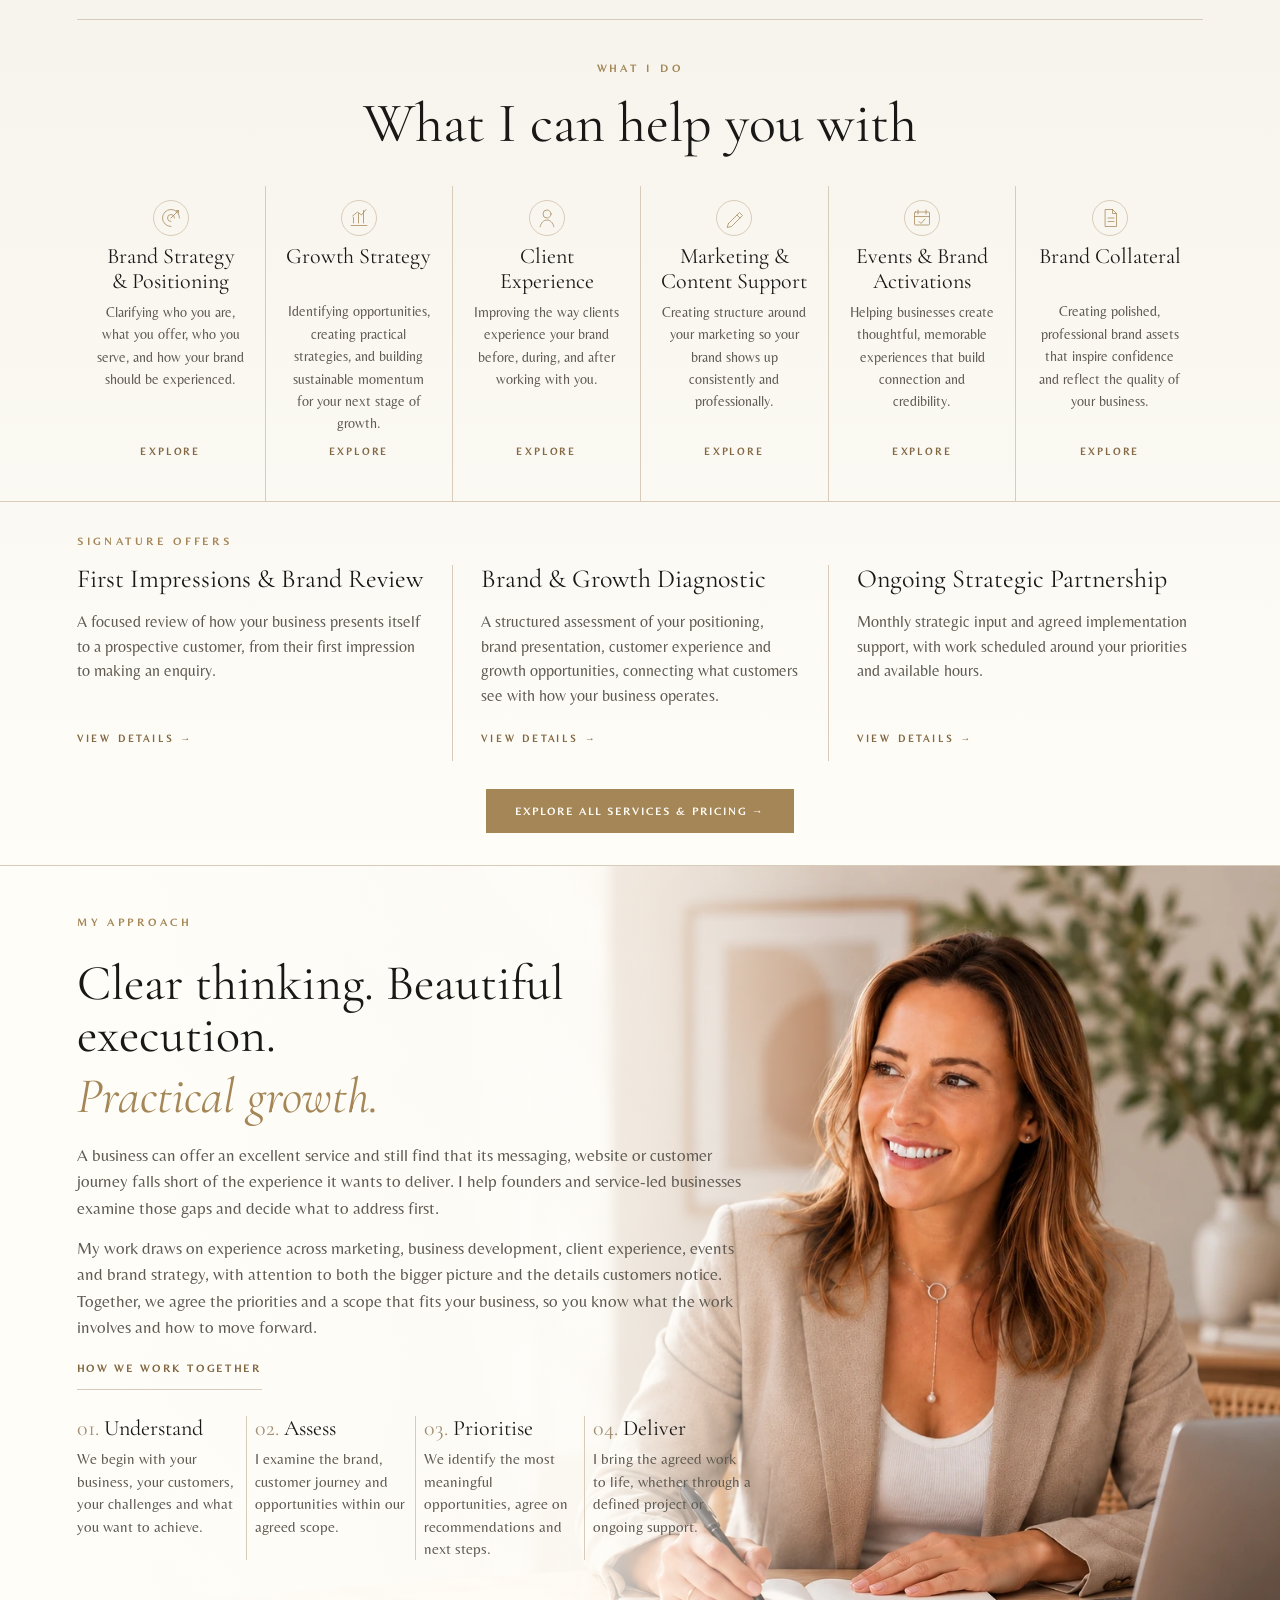
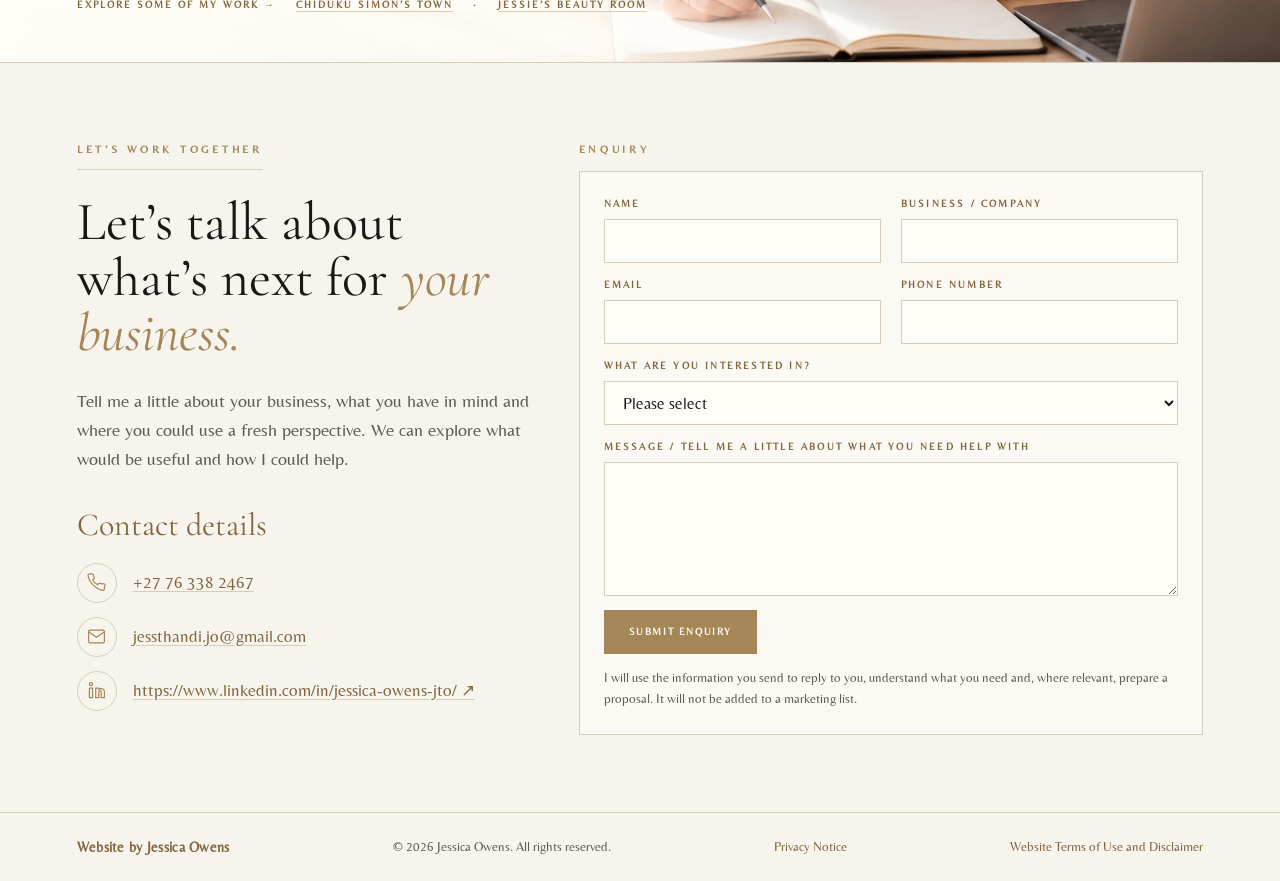
==== commit f5305866: "Add Services dropdown navigation Adds a Services dropdown linking to the homepage’s What I Do sectio" ====
--- a/index.html
+++ b/index.html
@@ -71,7 +71,13 @@
       <nav class="site-nav" data-nav>
         <a href="#top">Home</a>
         <a href="#about">About</a>
-        <a href="#services">Services</a>
+        <div class="nav-dropdown" data-services-nav>
+          <button class="nav-services-toggle" type="button" aria-expanded="false" aria-controls="services-navigation">Services<span class="nav-chevron" aria-hidden="true"></span></button>
+          <div class="nav-dropdown-menu" id="services-navigation" hidden>
+            <a href="#services">What I Do</a>
+            <a href="/services-pricing">Explore All Services &amp; Pricing</a>
+          </div>
+        </div>
         <a href="#approach">Approach</a>
         <a href="#contact">Contact</a>
       </nav>
--- a/styles.css
+++ b/styles.css
@@ -154,6 +154,26 @@
 
 .site-nav a:hover {
   color: var(--accent-dark);
+}
+
+.nav-dropdown { position: relative; }
+.nav-services-toggle { display: inline-flex; align-items: center; gap: 6px; min-height: 44px; padding: 0; border: 0; background: transparent; color: inherit; font: inherit; letter-spacing: inherit; text-transform: inherit; cursor: pointer; }
+.nav-services-toggle:hover { color: var(--accent-dark); }
+.nav-services-toggle:focus-visible { outline: 1px solid var(--accent-dark); outline-offset: 4px; }
+.nav-chevron { width: 5px; height: 5px; border-right: 1px solid currentColor; border-bottom: 1px solid currentColor; transform: translateY(-2px) rotate(45deg); }
+.nav-services-toggle[aria-expanded="true"] .nav-chevron { transform: translateY(1px) rotate(225deg); }
+.nav-dropdown-menu { position: absolute; top: 100%; left: 0; width: 276px; padding: 8px 12px; background: rgba(247, 244, 237, 0.82); backdrop-filter: blur(8px); letter-spacing: 0.12em; }
+.nav-dropdown-menu a { display: flex; align-items: center; min-height: 44px; padding: 10px 4px; line-height: 1.6; }
+@media (min-width: 861px) {
+  .nav-dropdown-menu { top: calc(100% + var(--services-nav-offset, 20px)); width: max-content; padding: 4px 12px; background: #bfa982; }
+  .site-nav .nav-dropdown .nav-dropdown-menu a { min-height: 36px; padding-block: 6px; white-space: nowrap; color: var(--white); }
+  .site-nav .nav-dropdown-menu a:focus-visible { outline-color: var(--white); }
+  .nav-dropdown-menu::before { content: ""; position: absolute; inset: calc(-1 * var(--services-nav-offset, 20px)) 0 auto; height: var(--services-nav-offset, 20px); }
+}
+@media (max-width: 860px) {
+  .nav-services-toggle { width: 100%; padding: 13px 8px; justify-content: space-between; text-align: left; }
+  .nav-dropdown-menu { position: static; width: auto; padding: 0 0 6px 12px; background: transparent; backdrop-filter: none; }
+  .site-nav .nav-dropdown-menu a { padding: 10px 8px; }
 }
 
 .button {
@@ -1683,6 +1703,7 @@
   color: var(--accent-dark);
   font-size: 14px;
   font-weight: 600;
+  letter-spacing: 0.02em;
   line-height: 1.2;
 }
 
@@ -2082,7 +2103,9 @@
   .about-feature .about-copy p:not(.eyebrow) { font-size: 17px; line-height: 1.45; }
   .about-feature .about-copy p:not(.eyebrow) + p:not(.eyebrow) { margin-top: 14px; }
 }
-.site-nav a[aria-current="location"] {
+.site-nav a[aria-current="location"],
+.site-nav a[aria-current="page"],
+.nav-services-toggle[aria-current] {
   color: var(--accent-dark);
   text-decoration: underline;
   text-underline-offset: 8px;
